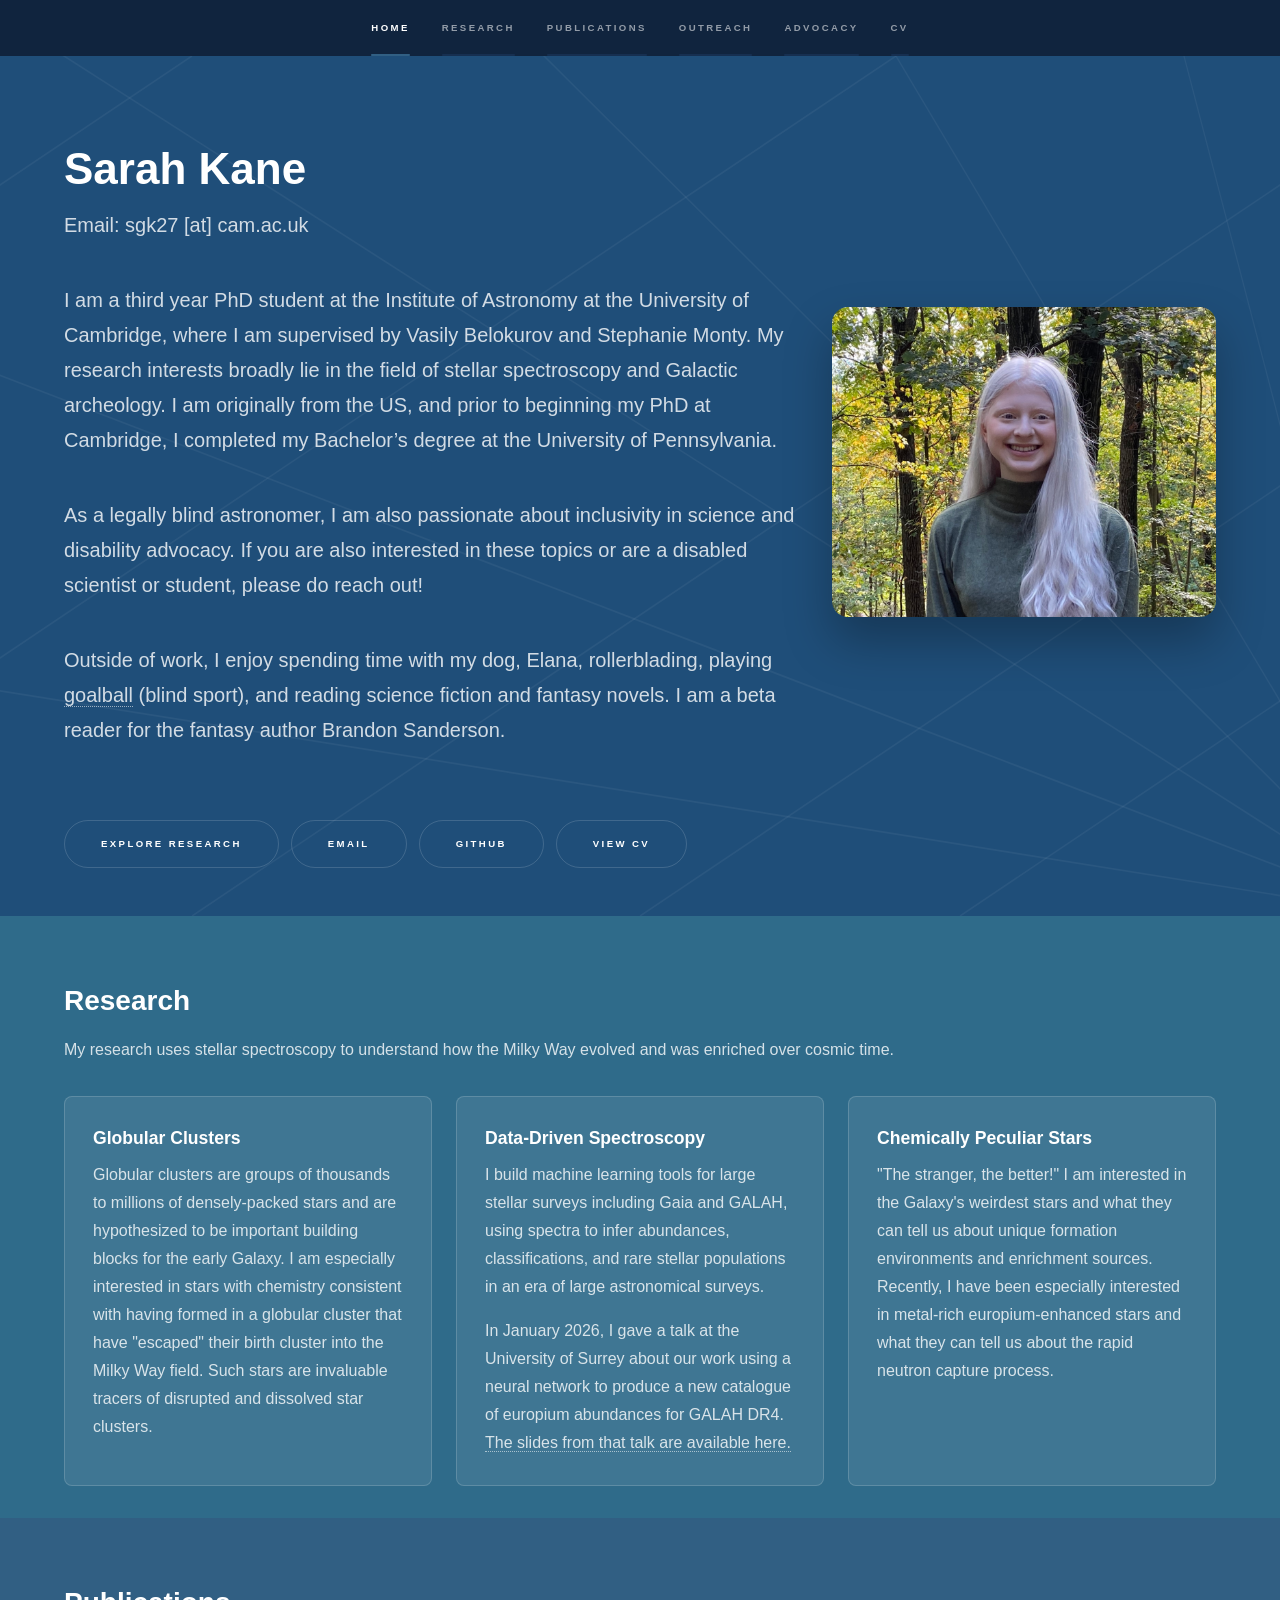
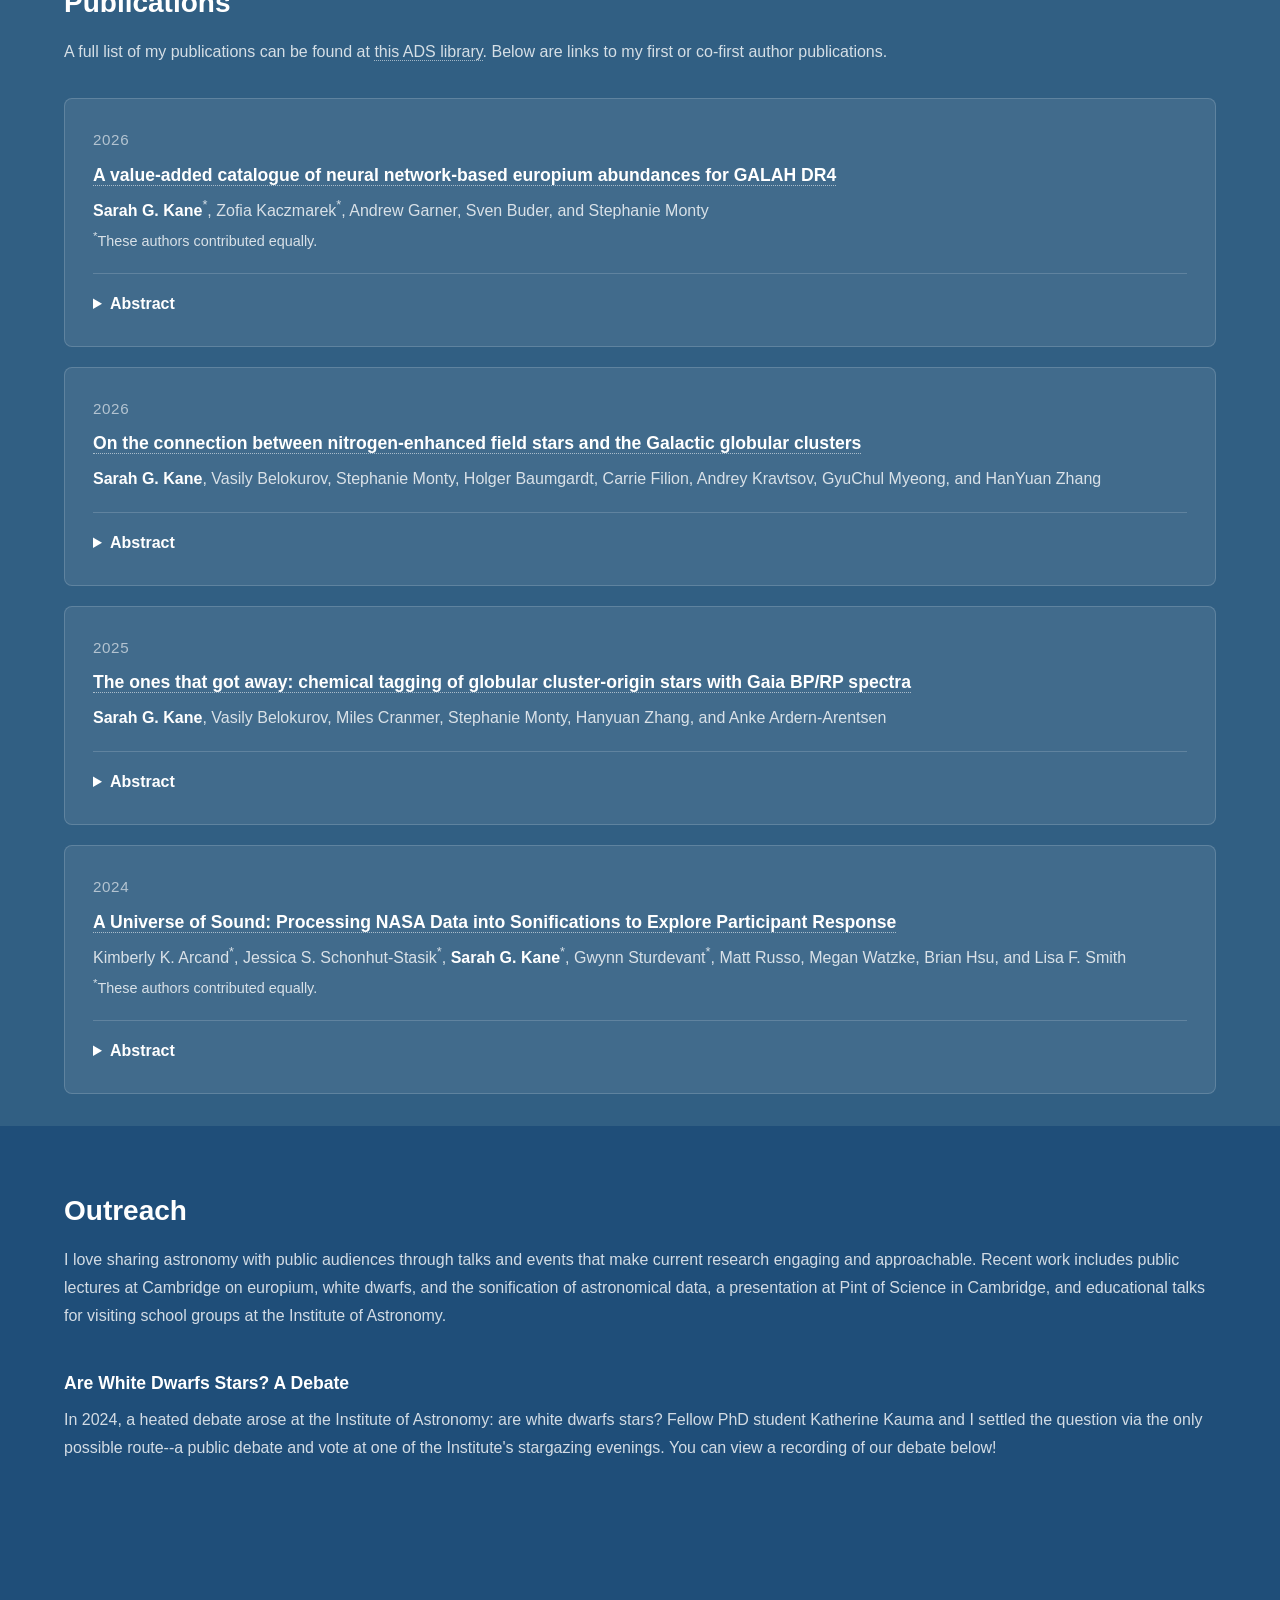
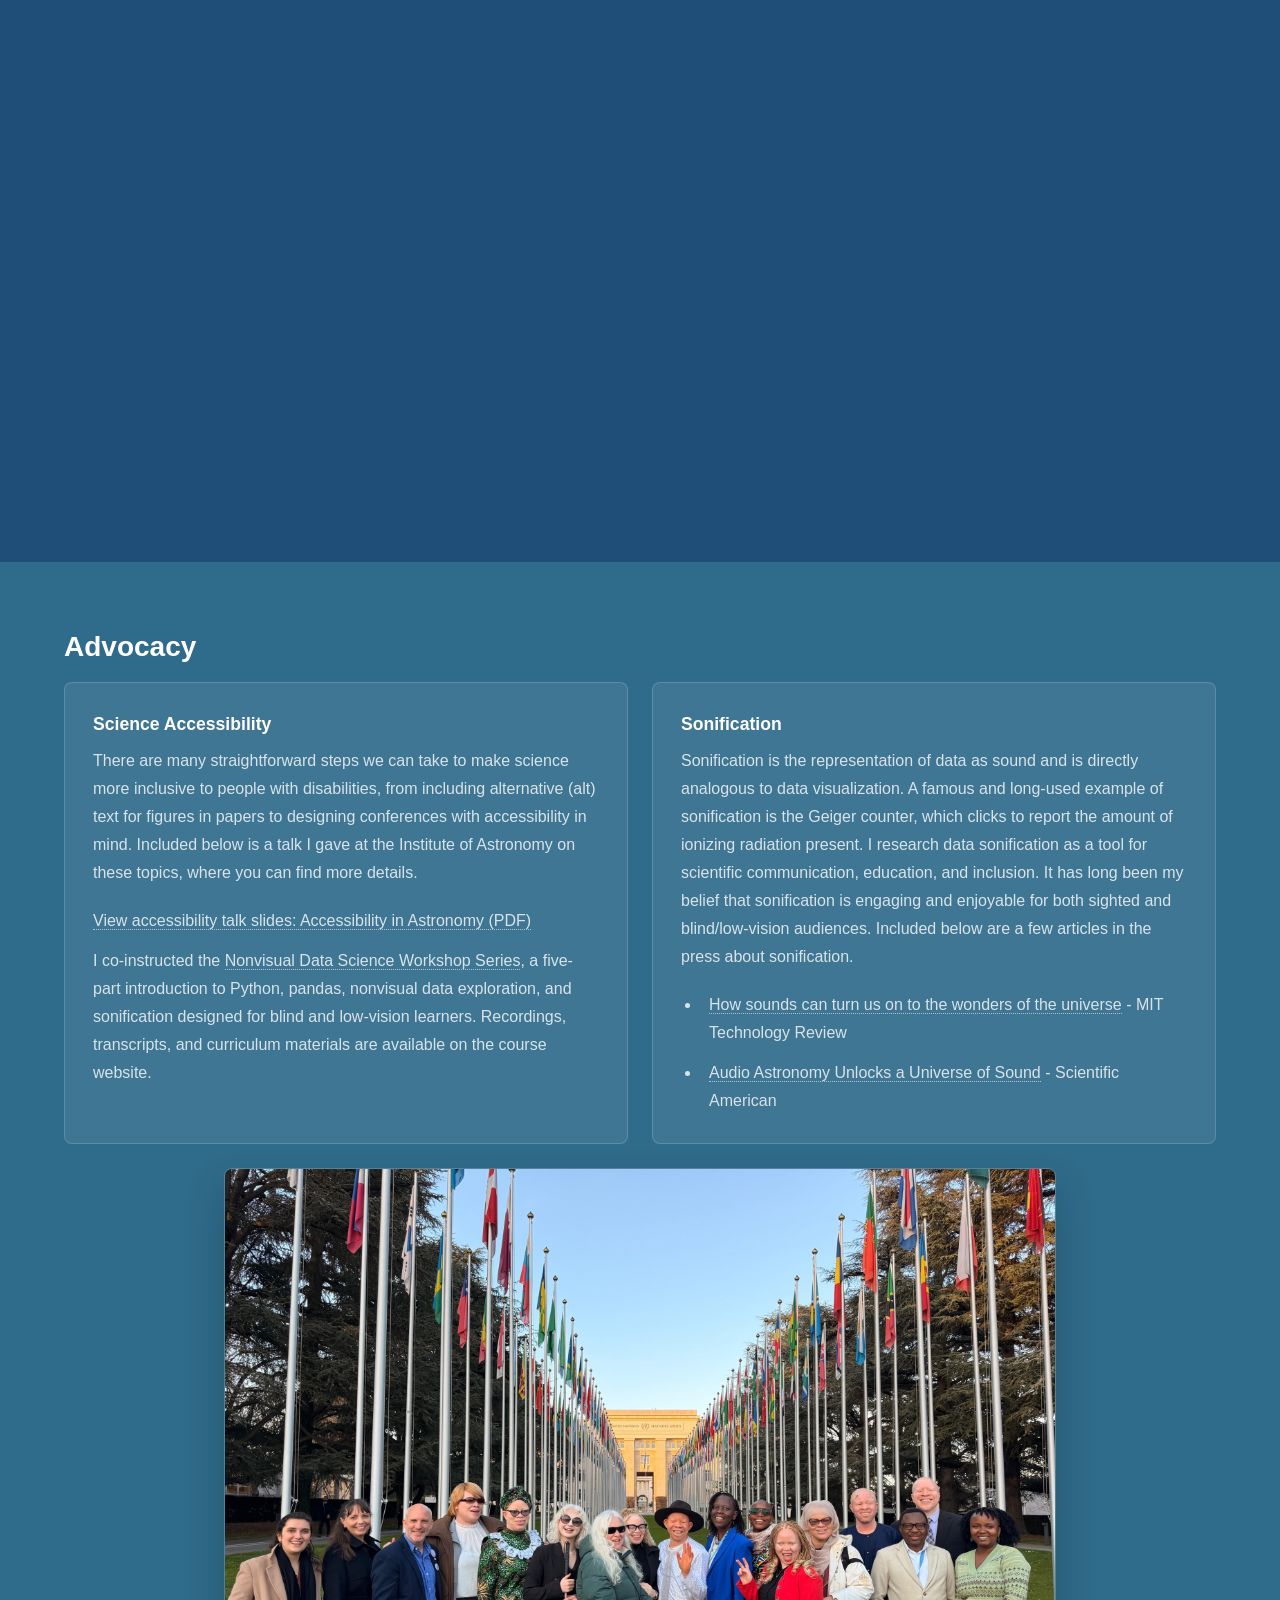
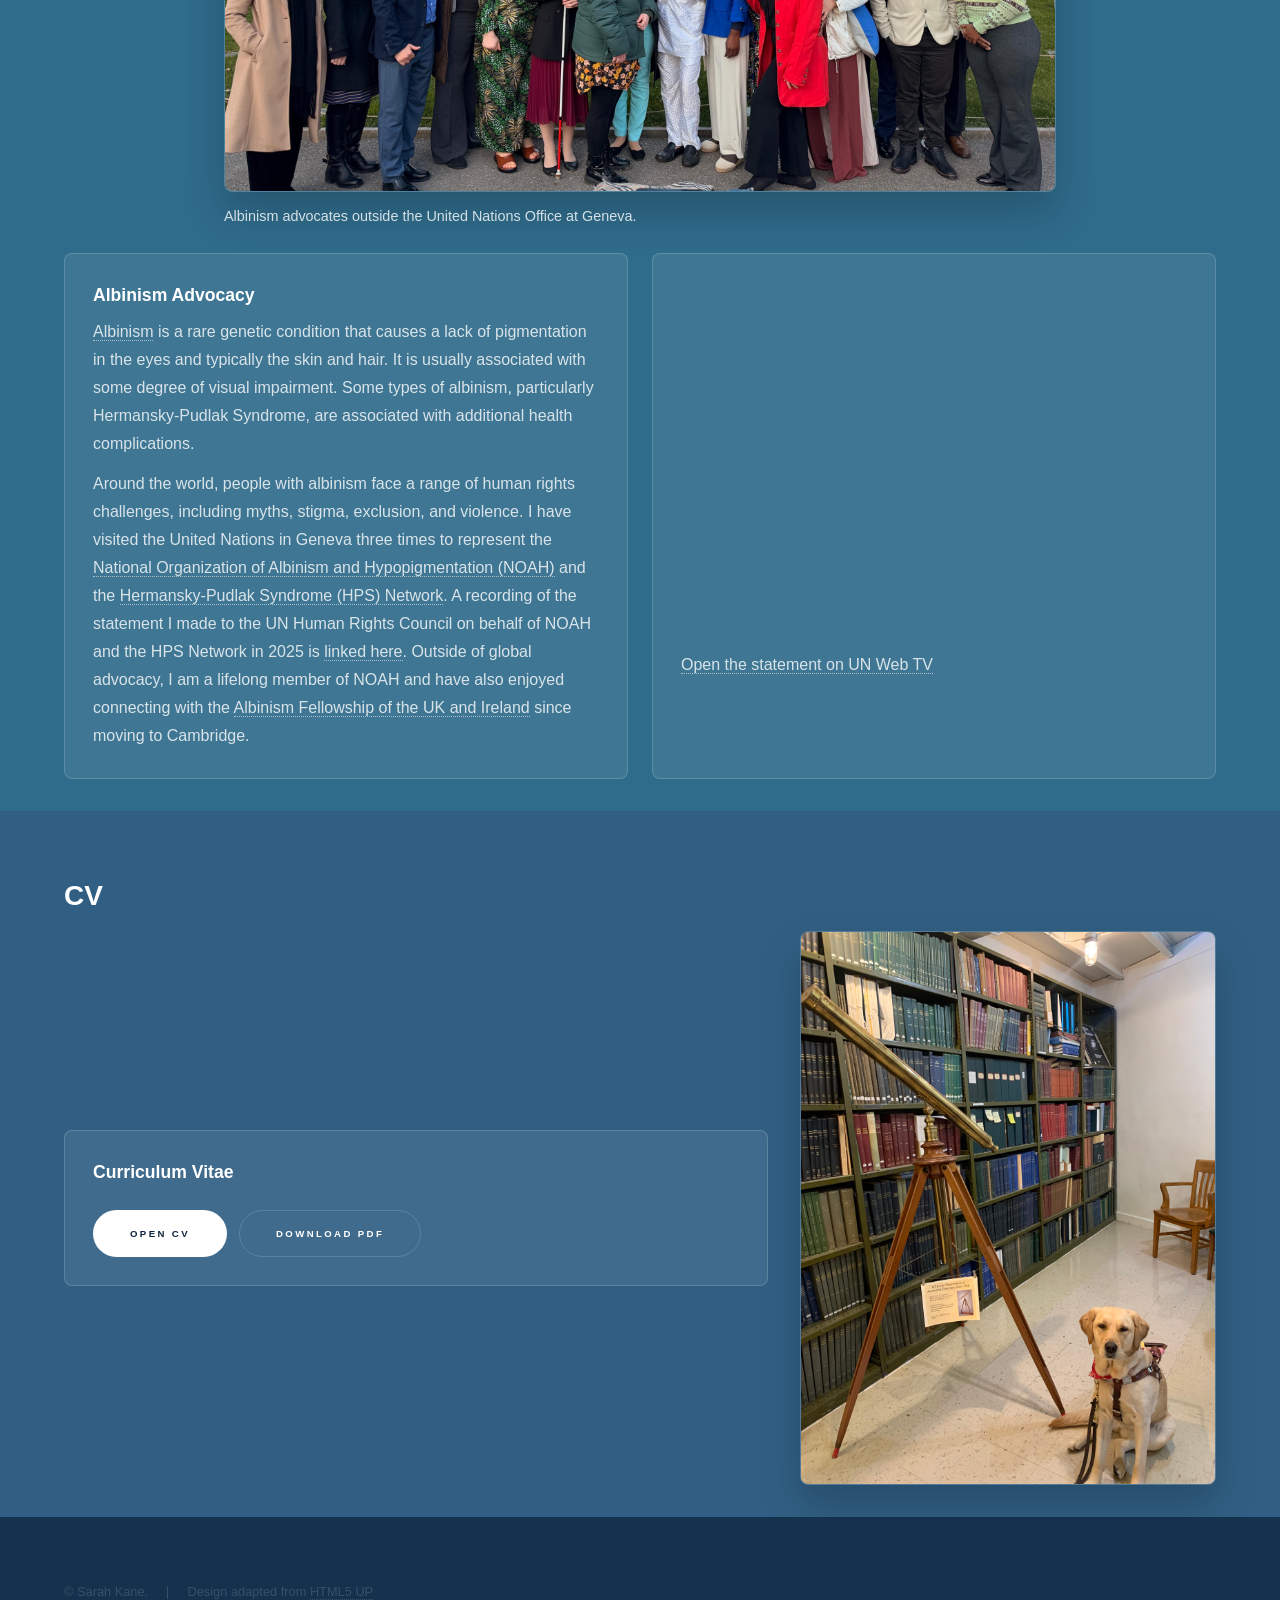
==== index.html @ e438d0af "Update website text" ====
<!DOCTYPE HTML>
<!--
	Hyperspace by HTML5 UP
	html5up.net | @ajlkn
	Free for personal and commercial use under the CCA 3.0 license (html5up.net/license)
-->
<html lang="en">
	<head>
		<title>Sarah Kane | Astronomy</title>
		<meta charset="utf-8" />
		<meta name="viewport" content="width=device-width, initial-scale=1, user-scalable=no" />
		<meta
			name="description"
			content="Sarah Kane is an astronomer and PhD student at the University of Cambridge working in Galactic archaeology, data-driven spectroscopy, and chemically peculiar stars."
		/>
		<meta name="google-site-verification" content="aezcjzLsnXhryCTKEuqZZTERmELOLUvVEeWwFbGa6GM" />
		<meta name="robots" content="index, follow" />
		<link rel="canonical" href="https://sgkane.github.io/" />
		<meta property="og:type" content="profile" />
		<meta property="og:title" content="Sarah Kane | Astronomy" />
		<meta
			property="og:description"
			content="Astronomer and PhD student at the University of Cambridge researching Galactic archaeology, stellar spectroscopy, and chemically peculiar stars."
		/>
		<meta property="og:url" content="https://sgkane.github.io/" />
		<meta property="og:image" content="https://sgkane.github.io/images/sarah-headshot.jpeg" />
		<meta property="og:image:alt" content="Sarah Kane, a woman with albinism and long white-blond hair, wearing a dark green high-neck sweater outdoors in a wooded setting." />
		<meta name="twitter:card" content="summary" />
		<meta name="twitter:title" content="Sarah Kane | Astronomy" />
		<meta
			name="twitter:description"
			content="Astronomer and PhD student at the University of Cambridge researching Galactic archaeology and stellar spectroscopy."
		/>
		<meta name="twitter:image" content="https://sgkane.github.io/images/sarah-headshot.jpeg" />
		<script type="application/ld+json">
			{
				"@context": "https://schema.org",
				"@type": "Person",
				"name": "Sarah Kane",
				"url": "https://sgkane.github.io/",
				"image": "https://sgkane.github.io/images/sarah-headshot.jpeg",
				"jobTitle": "Astronomy PhD Student",
				"affiliation": [
					{
						"@type": "CollegeOrUniversity",
						"name": "University of Cambridge"
					},
					{
						"@type": "Organization",
						"name": "Institute of Astronomy, University of Cambridge"
					}
				],
				"alumniOf": {
					"@type": "CollegeOrUniversity",
					"name": "University of Pennsylvania"
				},
				"knowsAbout": [
					"Galactic archaeology",
					"Stellar spectroscopy",
					"Chemically peculiar stars",
					"Astronomical data sonification",
					"Science accessibility"
				],
				"sameAs": [
					"https://github.com/sgkane"
				]
			}
		</script>
		<link rel="stylesheet" href="assets/css/main.css" />
		<noscript><link rel="stylesheet" href="assets/css/noscript.css" /></noscript>
		<style>
			.hero-layout {
				align-items: center;
				display: grid;
				gap: 2rem;
				grid-template-columns: minmax(0, 1.5fr) minmax(16rem, 24rem);
			}

			.hero-copy {
				max-width: 48rem;
			}

			.hero-copy p {
				font-size: 1.1rem;
			}

			.hero-copy .hero-email {
				margin-top: -1rem;
			}

			.hero-photo {
				margin: 0;
			}

			.hero-photo img {
				border-radius: 1rem;
				box-shadow: 0 1.5rem 3rem rgba(0, 0, 0, 0.28);
				display: block;
				width: 100%;
			}

			.quick-links {
				display: flex;
				flex-wrap: wrap;
				gap: 0.75rem;
				margin-top: 2rem;
			}

			.topic-grid {
				display: grid;
				gap: 1.5rem;
				grid-template-columns: repeat(auto-fit, minmax(15rem, 1fr));
			}

			.topic-card,
			.publication-item,
			.advocacy-card,
			.cv-card {
				background: rgba(255, 255, 255, 0.08);
				border: 1px solid rgba(255, 255, 255, 0.16);
				border-radius: 0.5rem;
				padding: 1.75rem;
			}

			.topic-card h3,
			.publication-item h3,
			.advocacy-card h3,
			.cv-card h3 {
				margin-bottom: 0.6rem;
			}

			.topic-card p,
			.publication-item p,
			.advocacy-card p,
			.cv-card p {
				margin-bottom: 0;
			}

			.topic-card .resource-link {
				margin-top: 1rem;
			}

			.publication-list {
				display: grid;
				gap: 1.25rem;
			}

			.publication-meta {
				display: block;
				font-size: 0.95rem;
				letter-spacing: 0.04em;
				margin-bottom: 0.5rem;
				opacity: 0.75;
				text-transform: uppercase;
			}

			.publication-authors {
				line-height: 1.6;
			}

			.author-note {
				display: block;
				font-size: 0.9rem;
				margin-top: 0.4rem;
			}

			.publication-abstract {
				border-top: 1px solid rgba(255, 255, 255, 0.16);
				margin-top: 1.25rem;
				padding-top: 1rem;
			}

			.publication-abstract summary {
				color: #ffffff;
				cursor: pointer;
				font-weight: bold;
			}

			.publication-abstract[open] summary {
				margin-bottom: 0.75rem;
			}

			.publication-abstract summary:focus-visible {
				outline: 2px solid #ffffff;
				outline-offset: 0.35rem;
			}

			.advocacy-topics {
				display: grid;
				gap: 1.5rem;
				grid-template-columns: repeat(auto-fit, minmax(18rem, 1fr));
			}

			.albinism-layout {
				display: grid;
				gap: 1.5rem;
				grid-template-columns: repeat(2, minmax(0, 1fr));
			}

			.statement-video-card {
				display: flex;
				flex-direction: column;
				justify-content: center;
			}

			.advocacy-card ul {
				margin: 0;
				padding-left: 1.25rem;
			}

			.advocacy-card p + ul {
				margin-top: 1.25rem;
			}

			.advocacy-card p + p {
				margin-top: 0.75rem;
			}

			.advocacy-card .resource-link {
				margin-top: 1.25rem;
			}

			.advocacy-card .resource-link + p {
				margin-top: 0.75rem;
			}

			.advocacy-card .video-fallback {
				margin-top: 0.75rem;
			}

			.advocacy-card li {
				margin-bottom: 0.75rem;
			}

			.advocacy-card li:last-child {
				margin-bottom: 0;
			}

			.outreach-video {
				margin-top: 2.5rem;
			}

			.outreach-video h3 {
				margin-bottom: 0.6rem;
			}

			.outreach-video p {
				margin-bottom: 1.25rem;
			}

			.video-frame {
				aspect-ratio: 16 / 9;
				border-radius: 0.35rem;
				overflow: hidden;
			}

			.video-frame iframe {
				border: 0;
				display: block;
				height: 100%;
				width: 100%;
			}

			.advocacy-photo {
				margin: 1.5rem auto;
				max-width: 52rem;
			}

			.advocacy-photo img {
				border: 1px solid rgba(255, 255, 255, 0.16);
				border-radius: 0.5rem;
				box-shadow: 0 1.25rem 2.5rem rgba(0, 0, 0, 0.2);
				display: block;
				width: 100%;
			}

			.advocacy-photo figcaption {
				font-size: 0.9rem;
				margin-top: 0.75rem;
			}

			.cv-actions {
				display: flex;
				flex-wrap: wrap;
				gap: 0.75rem;
				margin-top: 1.5rem;
			}

			.cv-layout {
				align-items: center;
				display: grid;
				gap: 2rem;
				grid-template-columns: minmax(0, 1fr) minmax(14rem, 26rem);
			}

			.site-ending-photo {
				margin: 0;
				max-width: 26rem;
			}

			.site-ending-photo img {
				border: 1px solid rgba(255, 255, 255, 0.16);
				border-radius: 0.5rem;
				box-shadow: 0 1.25rem 2.5rem rgba(0, 0, 0, 0.2);
				display: block;
				width: 100%;
			}

			@media screen and (max-width: 980px) {

				.hero-layout {
					grid-template-columns: 1fr;
				}

				.hero-photo {
					margin: 0 auto;
					max-width: 22rem;
				}

				.cv-layout {
					grid-template-columns: 1fr;
				}

				.albinism-layout {
					grid-template-columns: 1fr;
				}

				.site-ending-photo {
					margin: 0 auto;
				}
			}
		</style>
	</head>
	<body class="is-preload">

		<!-- Sidebar -->
			<section id="sidebar">
				<div class="inner">
					<nav>
						<ul>
							<li><a href="#intro">Home</a></li>
							<li><a href="#research">Research</a></li>
							<li><a href="#publications">Publications</a></li>
							<li><a href="#outreach">Outreach</a></li>
							<li><a href="#advocacy">Advocacy</a></li>
							<li><a href="#cv">CV</a></li>
						</ul>
					</nav>
				</div>
			</section>

		<!-- Wrapper -->
			<div id="wrapper">

				<!-- Intro -->
					<section id="intro" class="wrapper style1 fullscreen fade-up">
						<div class="inner">
							<div class="hero-layout">
								<div class="hero-copy">
									<h1>Sarah Kane</h1>
									<p class="hero-email">Email: sgk27 [at] cam.ac.uk</p>
									<p>
										I am a third year PhD student at the Institute of Astronomy at the University
										of Cambridge, where I am supervised by Vasily Belokurov and Stephanie Monty.
										My research interests broadly lie in the field of stellar spectroscopy and
										Galactic archeology. I am originally from the US, and prior to beginning my
										PhD at Cambridge, I completed my Bachelor&rsquo;s degree at the University of
										Pennsylvania.
									</p>
									<p>
										As a legally blind astronomer, I am also passionate about inclusivity in science
										and disability advocacy. If you are also interested in these topics or are a
										disabled scientist or student, please do reach out!
									</p>
									<p>
										Outside of work, I enjoy spending time with my dog, Elana, rollerblading,
										playing <a href="https://paralympics.org.uk/sports/goalball" target="_blank" rel="noreferrer">goalball</a>
										(blind sport), and reading science fiction and fantasy novels. I am a beta reader for the fantasy author Brandon Sanderson.
									</p>
								</div>
								<figure class="hero-photo">
									<img
										src="images/sarah-headshot.jpeg"
										alt="Sarah Kane, a woman with albinism and long white-blond hair, wearing a dark green high-neck sweater outdoors in a wooded setting."
									/>
								</figure>
							</div>
							<div class="quick-links">
								<a href="#research" class="button scrolly">Explore Research</a>
								<a href="mailto:sgk27@cam.ac.uk" class="button">Email</a>
								<a href="https://github.com/sgkane" class="button">GitHub</a>
								<a href="assets/docs/Sarah_Kane_CV.pdf?v=20260916" class="button" target="_blank" rel="noreferrer">View CV</a>
							</div>
						</div>
					</section>

				<!-- Research -->
					<section id="research" class="wrapper style2 fade-up">
						<div class="inner">
							<h2>Research</h2>
							<p>
								My research uses stellar spectroscopy to understand how the
								Milky Way evolved and was enriched over cosmic time.
							</p>
							<div class="topic-grid">
								<article class="topic-card">
									<h3>Globular Clusters</h3>
									<p>
										Globular clusters are groups of thousands to millions of densely-packed
										stars and are hypothesized to be important building blocks for the early
										Galaxy.
										I am especially interested in stars with chemistry consistent with having
										formed in a globular cluster that have "escaped" their birth cluster into
										the Milky Way field. Such stars are invaluable tracers of disrupted and
										dissolved star clusters.
									</p>
								</article>
								<article class="topic-card">
									<h3>Data-Driven Spectroscopy</h3>
									<p>
										I build machine learning tools for large stellar surveys including Gaia and
										GALAH, using spectra to infer abundances, classifications, and rare stellar
										populations in an era of large astronomical surveys.
									</p>
									<p class="resource-link">
										In January 2026, I gave a talk at the University of Surrey about our work using
										a neural network to produce a new catalogue of europium abundances for GALAH DR4.
										<a href="assets/docs/Surrey-January-2026-Europium-GALAH-DR4.pptx" download>The slides from that talk are available here.</a>
									</p>
								</article>
								<article class="topic-card">
									<h3>Chemically Peculiar Stars</h3>
									<p>
										"The stranger, the better!" I am interested in the Galaxy's weirdest stars
										and what they can tell us about unique formation environments and enrichment
										sources. Recently, I have been especially interested in metal-rich europium-enhanced
										stars and what they can tell us about the rapid neutron capture process.
									</p>
								</article>
							</div>
						</div>
					</section>

				<!-- Publications -->
					<section id="publications" class="wrapper style3 fade-up">
						<div class="inner">
							<h2>Publications</h2>
							<p>
								A full list of my publications can be found at
								<a href="https://ui.adsabs.harvard.edu/public-libraries/vDaQBChaS9a7_61pkgNbdQ" target="_blank" rel="noreferrer">this ADS library</a>.
								Below are links to my first or co-first author publications.
							</p>
							<div class="publication-list">
								<article class="publication-item">
									<span class="publication-meta">2026</span>
									<h3><a href="https://arxiv.org/abs/2512.02125">A value-added catalogue of neural network-based europium abundances for GALAH DR4</a></h3>
									<p class="publication-authors">
										<strong>Sarah G. Kane</strong><sup>*</sup>, Zofia Kaczmarek<sup>*</sup>,
										Andrew Garner, Sven Buder, and Stephanie Monty
										<span class="author-note"><sup>*</sup>These authors contributed equally.</span>
									</p>
									<details class="publication-abstract">
										<summary>Abstract</summary>
										<p>
											The rapid neutron-capture (<i>r</i>-process) element europium (Eu) is a valuable tracer
											of neutron star mergers and other rare nucleosynthetic events. The stellar spectroscopic
											survey GALAH's unique wavelength range and setup include the Eu absorption feature at
											&sim;6645 &Aring; for almost a million stars in the most recent Data Release 4 (DR4).
											However, DR4 also saw a decreased precision in reported Eu measurements compared to
											previous data releases. In this work, we use a convolutional neural network (CNN) to
											perform label transfer, wherein we use the GALAH DR4 spectra and stellar parameters to
											infer DR3 [Eu/H] abundances. This CNN is then applied to DR4 spectra without corresponding
											DR3 Eu abundances to develop a new, publicly available catalogue of [Eu/H] values for high
											signal-to-noise targets. We include [Eu/H] predictions for 118,946 stars, out of which
											54,068 giants constitute our "golden sample" of high-confidence predictions, which pass
											stricter quality cuts and have a reported precision &lesssim;0.1. To overcome the scarcity
											of training data in the low metallicity regime, we provide an additional catalogue of
											[Eu/H] abundances for metal poor ([Fe/H] &lt; -1) stars derived from synthesis of the Eu
											feature. Our "golden sample" can be combined with [Eu/H] values from GALAH DR3 to create a
											catalogue of over 100,000 vetted, high-quality abundances on a homogeneous scale. Moreover,
											we are able to reproduce known science results, including the elevated Eu abundances of
											accreted stars and previously observed Galactic chemical evolution trends. This catalogue
											represents one of the largest available samples of [Eu/H] abundances for high
											signal-to-noise targets.
										</p>
									</details>
								</article>
								<article class="publication-item">
									<span class="publication-meta">2026</span>
									<h3><a href="https://arxiv.org/abs/2509.04659">On the connection between nitrogen-enhanced field stars and the Galactic globular clusters</a></h3>
									<p class="publication-authors">
										<strong>Sarah G. Kane</strong>, Vasily Belokurov, Stephanie Monty,
										Holger Baumgardt, Carrie Filion, Andrey Kravtsov, GyuChul Myeong,
										and HanYuan Zhang
									</p>
									<details class="publication-abstract">
										<summary>Abstract</summary>
										<p>
											As sites of some of the most efficient star formation in the Universe, globular clusters
											(GCs) have long been hypothesized to be the building blocks of young galaxies. Within the
											Milky Way, our best tracers of the contribution of GCs to the proto-Galaxy are stars with
											such anomalous overabundance in nitrogen and depletion in oxygen ("high-[N/O] stars") that
											they can be identified as having originated in a cluster long after they have escaped. We
											identify associations between these high-[N/O] field stars and GCs using integrals of
											motion and metallicities and compare to chemically typical halo stars to quantify any
											excess association, enabling a population-level exploration of the formation sites of the
											nitrogen-enhanced stars in the field. Relative to the halo as a whole, high-[N/O] stars show
											stronger associations with the most initially massive, inner Galaxy GCs, suggesting that
											many nitrogen-rich stars formed in these environments. However, when compared to a sample
											matched in orbital energy, the excess largely disappears: high-[N/O] stars are, on average,
											no more associated with surviving GCs than energy-matched halo stars, despite their [N/O]
											abundances indicating GC origins, consistent with a scenario in which a substantial
											fraction of low-energy inner-halo stars originate in GCs, so an energy-matched control
											dilutes any differential excess. We argue that associations between high-[N/O] stars and
											their parent GCs are further weakened because dynamical friction and the Galactic bar have
											altered integrals of motion, limiting the reliability of precise present-day associations
											and, especially, individual star-to-cluster tagging.
										</p>
									</details>
								</article>
								<article class="publication-item">
									<span class="publication-meta">2025</span>
									<h3><a href="https://arxiv.org/abs/2409.00197">The ones that got away: chemical tagging of globular cluster-origin stars with Gaia BP/RP spectra</a></h3>
									<p class="publication-authors">
										<strong>Sarah G. Kane</strong>, Vasily Belokurov, Miles Cranmer,
										Stephanie Monty, Hanyuan Zhang, and Anke Ardern-Arentsen
									</p>
									<details class="publication-abstract">
										<summary>Abstract</summary>
										<p>
											Globular clusters (GCs) are sites of extremely efficient star formation, and recent
											studies suggest they significantly contributed to the early Milky Way's stellar mass
											build-up. Although their role has since diminished, GCs' impact on the Galaxy's initial
											evolution can be traced today by identifying their most chemically unique
											stars&mdash;those with anomalous nitrogen and aluminum overabundances and oxygen depletion.
											While they are a perfect tracer of clusters, be it intact or fully dissolved, these
											high-[N/O], high-[Al/Fe] GC-origin stars are extremely rare within the current Galaxy. To
											address the scarcity of these unusual, precious former GC members, we train a neural
											network (NN) to identify high-[N/O], high-[Al/Fe] stars using low-resolution Gaia BP/RP
											spectra. Our NN achieves a classification accuracy of approximately &asymp;99% and a false
											positive rate of around &asymp;7%, identifying 878 new candidates in the Galactic field.
											We validate our results with several physically-motivated sanity checks, showing, for
											example, that the incidence of selected stars in Galactic GCs is significantly higher than
											in the field. Moreover, we find that most of our GC-origin candidates reside in the inner
											Galaxy, having likely formed in the proto-Milky Way, consistent with previous research. The
											fraction of GC candidates in the field drops at a metallicity of [Fe/H] &asymp; -1,
											approximately coinciding with the completion of spin-up, i.e. the formation of the Galactic
											stellar disk.
										</p>
									</details>
								</article>
								<article class="publication-item">
									<span class="publication-meta">2024</span>
									<h3><a href="https://arxiv.org/abs/2403.18082">A Universe of Sound: Processing NASA Data into Sonifications to Explore Participant Response</a></h3>
									<p class="publication-authors">
										Kimberly K. Arcand<sup>*</sup>, Jessica S. Schonhut-Stasik<sup>*</sup>,
										<strong>Sarah G. Kane</strong><sup>*</sup>, Gwynn Sturdevant<sup>*</sup>,
										Matt Russo, Megan Watzke, Brian Hsu, and Lisa F. Smith
										<span class="author-note"><sup>*</sup>These authors contributed equally.</span>
									</p>
									<details class="publication-abstract">
										<summary>Abstract</summary>
										<p>
											Historically, astronomy has prioritized visuals to present information, with scientists
											and communicators overlooking the critical need to communicate astrophysics with blind or
											low-vision audiences and provide novel channels for sighted audiences to process scientific
											information. This study sonified NASA data of three astronomical objects presented as aural
											visualizations, then surveyed blind or low-vision and sighted individuals to elicit feedback
											on the experience of these pieces as it relates to enjoyment, education, and trust of the
											scientific data. Data analyses from 3,184 sighted or blind or low-vision survey participants
											yielded significant self-reported learning gains and positive experiential responses.
											Results showed that astrophysical data engaging multiple senses could establish additional
											avenues of trust, increase access, and promote awareness of accessibility in sighted and
											blind or low-vision communities.
										</p>
									</details>
								</article>
							</div>
						</div>
					</section>

				<!-- Outreach -->
					<section id="outreach" class="wrapper style1 fade-up">
						<div class="inner">
							<h2>Outreach</h2>
							<p>
								I love sharing astronomy with public audiences through talks and events that make current
								research engaging and approachable. Recent work includes public lectures at Cambridge
								on europium, white dwarfs, and the sonification of astronomical data, a presentation
								at Pint of Science in Cambridge, and educational talks for visiting school groups at
								the Institute of Astronomy.
							</p>
							<section class="outreach-video">
								<h3>Are White Dwarfs Stars? A Debate</h3>
								<p>
									In 2024, a heated debate arose at the Institute of Astronomy: are white dwarfs stars?
									Fellow PhD student Katherine Kauma and I settled the question via the only possible route--a
									public debate and vote at one of the Institute's stargazing evenings. You can view a recording
									of our debate below!
								</p>
								<div class="video-frame">
									<iframe
										src="https://www.youtube-nocookie.com/embed/LxxapSS4y5E"
										title="White dwarfs outreach talk by Sarah Kane and Katherine Kauma"
										loading="lazy"
										allow="accelerometer; autoplay; clipboard-write; encrypted-media; gyroscope; picture-in-picture; web-share"
										referrerpolicy="strict-origin-when-cross-origin"
										allowfullscreen
									></iframe>
								</div>
							</section>
						</div>
					</section>

				<!-- Advocacy -->
					<section id="advocacy" class="wrapper style2 fade-up">
						<div class="inner">
							<h2>Advocacy</h2>
							<div class="advocacy-topics">
								<div class="advocacy-card">
									<h3>Science Accessibility</h3>
									<p>
										There are many straightforward steps we can take to make science more inclusive to people
										with disabilities, from including alternative (alt) text for figures in papers to designing
										conferences with accessibility in mind. Included below is a talk I gave at the Institute of
										Astronomy on these topics, where you can find more details.
									</p>
									<p class="resource-link">
										<a href="assets/docs/Accessibility-in-Astronomy.pdf" target="_blank" rel="noreferrer">
											View accessibility talk slides: Accessibility in Astronomy (PDF)
										</a>
									</p>
									<p>
										I co-instructed the
										<a href="https://iota-school.github.io/nonvisual_data_science_workshops/" target="_blank" rel="noreferrer">Nonvisual Data Science Workshop Series</a>,
										a five-part introduction to Python, pandas, nonvisual data exploration,
										and sonification designed for blind and low-vision learners. Recordings,
										transcripts, and curriculum materials are available on the course website.
									</p>
								</div>
								<div class="advocacy-card">
									<h3>Sonification</h3>
									<p>
										Sonification is the representation of data as sound and is directly
										analogous to data visualization. A famous and long-used example of
										sonification is the Geiger counter, which clicks to report the amount of
										ionizing radiation present.
										I research data sonification as a tool for scientific communication,
										education, and inclusion. It has long been my belief that sonification is
										engaging and enjoyable for both sighted and blind/low-vision audiences.
										Included below are a few articles in the press about sonification.
									</p>
									<ul>
										<li>
											<a href="https://www.technologyreview.com/2023/06/19/1074049/universe-sonification/" target="_blank" rel="noreferrer">How sounds can turn us on to the wonders of the universe</a>
											- MIT Technology Review
										</li>
										<li>
											<a href="https://www.scientificamerican.com/article/audio-astronomy-unlocks-a-universe-of-sound/" target="_blank" rel="noreferrer">Audio Astronomy Unlocks a Universe of Sound</a>
											- Scientific American
										</li>
									</ul>
								</div>
							</div>
							<figure class="advocacy-photo">
								<img
									src="images/albinism-advocates-un-geneva.jpeg"
									alt="Sarah Kane with fellow albinism advocates on the Avenue of Flags outside the United Nations Office at Geneva. There are about 20 people present, including Muluka Anne Miti-Drummond, the UN independent expert on albinism, and Antoine Gliksohn from the Global Albinism Alliance."
								/>
								<figcaption>Albinism advocates outside the United Nations Office at Geneva.</figcaption>
							</figure>
							<div class="albinism-layout">
								<div class="advocacy-card">
									<h3>Albinism Advocacy</h3>
									<p>
										<a href="https://albinism.org/about-albinism/" target="_blank" rel="noreferrer">Albinism</a>
										is a rare genetic condition that causes a lack of pigmentation in the eyes and typically
										the skin and hair. It is usually associated with some degree of visual impairment. Some types of albinism,
										particularly Hermansky-Pudlak Syndrome, are associated with additional health complications.
									</p>
									<p>
										Around the world, people with albinism face a range of human rights challenges, including myths, stigma, exclusion, and violence.
										I have visited the United Nations in Geneva three times to represent the
										<a href="https://albinism.org" target="_blank" rel="noreferrer">National Organization of Albinism and Hypopigmentation (NOAH)</a>
										and the <a href="https://www.hpsnetwork.org" target="_blank" rel="noreferrer">Hermansky-Pudlak Syndrome (HPS) Network</a>.
										A recording of the statement I made to the UN Human Rights Council on behalf of NOAH and
										the HPS Network in 2025 is
										<a href="https://webtv.un.org/en/asset/k1a/k1aib5oyyg?kalturaStartTime=9185" target="_blank" rel="noreferrer">linked here</a>.
										Outside of global advocacy, I am a lifelong member
										of NOAH and have also enjoyed connecting with the
										<a href="https://www.albinism.org.uk" target="_blank" rel="noreferrer">Albinism Fellowship of the UK and Ireland</a>
										since moving to Cambridge.
									</p>
								</div>
								<div class="advocacy-card statement-video-card">
									<div class="video-frame">
										<iframe
											src="https://cdnapisec.kaltura.com/p/2503451/embedPlaykitJs/uiconf_id/49754663?iframeembed=true&amp;entry_id=1_aib5oyyg&amp;config%5Bplayback%5D=%7B%22startTime%22%3A9185%7D"
											title="Sarah Kane's statement to the United Nations Human Rights Council"
											loading="lazy"
											allow="accelerometer; autoplay; encrypted-media; gyroscope; picture-in-picture; fullscreen"
											referrerpolicy="strict-origin-when-cross-origin"
											allowfullscreen
										></iframe>
									</div>
									<p class="video-fallback">
										<a href="https://webtv.un.org/en/asset/k1a/k1aib5oyyg?kalturaStartTime=9185" target="_blank" rel="noreferrer">
											Open the statement on UN Web TV
										</a>
									</p>
								</div>
							</div>
						</div>
					</section>

				<!-- CV -->
					<section id="cv" class="wrapper style3 fade-up">
						<div class="inner">
							<h2>CV</h2>
							<div class="cv-layout">
								<div class="cv-card">
									<h3>Curriculum Vitae</h3>
									<div class="cv-actions">
										<a href="assets/docs/Sarah_Kane_CV.pdf?v=20260916" class="button primary" target="_blank" rel="noreferrer">Open CV</a>
										<a href="assets/docs/Sarah_Kane_CV.pdf?v=20260916" class="button" download>Download PDF</a>
									</div>
								</div>
								<figure class="site-ending-photo">
									<img
										src="images/guide-dog-historical-telescope.jpeg"
										alt="A yellow Labrador and golden retriever cross guide dog sitting next to a historical telescope. The dog wears a leather guide dog harness. In the background are shelves of books."
									/>
								</figure>
							</div>
						</div>
					</section>

			</div>

		<!-- Footer -->
			<footer id="footer" class="wrapper style1-alt">
				<div class="inner">
					<ul class="menu">
						<li>&copy; Sarah Kane.</li><li>Design adapted from <a href="http://html5up.net">HTML5 UP</a></li>
					</ul>
				</div>
			</footer>

		<!-- Scripts -->
			<script src="assets/js/jquery.min.js"></script>
			<script src="assets/js/jquery.scrollex.min.js"></script>
			<script src="assets/js/jquery.scrolly.min.js"></script>
			<script src="assets/js/browser.min.js"></script>
			<script src="assets/js/breakpoints.min.js"></script>
			<script src="assets/js/util.js"></script>
			<script src="assets/js/main.js"></script>

	</body>
</html>
---- assets/css/main.css ----
@import url(fontawesome-all.min.css);

/*
	Hyperspace by HTML5 UP
	html5up.net | @ajlkn
	Free for personal and commercial use under the CCA 3.0 license (html5up.net/license)
*/

html, body, div, span, applet, object,
iframe, h1, h2, h3, h4, h5, h6, p, blockquote,
pre, a, abbr, acronym, address, big, cite,
code, del, dfn, em, img, ins, kbd, q, s, samp,
small, strike, strong, sub, sup, tt, var, b,
u, i, center, dl, dt, dd, ol, ul, li, fieldset,
form, label, legend, table, caption, tbody,
tfoot, thead, tr, th, td, article, aside,
canvas, details, embed, figure, figcaption,
footer, header, hgroup, menu, nav, output, ruby,
section, summary, time, mark, audio, video {
	margin: 0;
	padding: 0;
	border: 0;
	font-size: 100%;
	font: inherit;
	vertical-align: baseline;}

article, aside, details, figcaption, figure,
footer, header, hgroup, menu, nav, section {
	display: block;}

body {
	line-height: 1;
}

ol, ul {
	list-style: none;
}

blockquote, q {
	quotes: none;
}

	blockquote:before, blockquote:after, q:before, q:after {
		content: '';
		content: none;
	}

table {
	border-collapse: collapse;
	border-spacing: 0;
}

body {
	-webkit-text-size-adjust: none;
}

mark {
	background-color: transparent;
	color: inherit;
}

input::-moz-focus-inner {
	border: 0;
	padding: 0;
}

input, select, textarea {
	-moz-appearance: none;
	-webkit-appearance: none;
	-ms-appearance: none;
	appearance: none;
}

/* Basic */

	@-ms-viewport {
		width: device-width;
	}

	body {
		-ms-overflow-style: scrollbar;
	}

	@media screen and (max-width: 480px) {

		html, body {
			min-width: 320px;
		}

	}

	html {
		box-sizing: border-box;
	}

	*, *:before, *:after {
		box-sizing: inherit;
	}

	body {
		background: #10243e;
	}

		body.is-preload *, body.is-preload *:before, body.is-preload *:after {
			-moz-animation: none !important;
			-webkit-animation: none !important;
			-ms-animation: none !important;
			animation: none !important;
			-moz-transition: none !important;
			-webkit-transition: none !important;
			-ms-transition: none !important;
			transition: none !important;
		}

/* Type */

	body, input, select, textarea {
		color: rgba(255, 255, 255, 0.8);
		font-family: Arial, Helvetica, sans-serif;
		font-size: 16.5pt;
		font-weight: normal;
		line-height: 1.75;
	}

		@media screen and (max-width: 1680px) {

			body, input, select, textarea {
				font-size: 13pt;
			}

		}

		@media screen and (max-width: 1280px) {

			body, input, select, textarea {
				font-size: 12pt;
			}

		}

		@media screen and (max-width: 360px) {

			body, input, select, textarea {
				font-size: 11pt;
			}

		}

	a {
		-moz-transition: color 0.2s ease, border-bottom-color 0.2s ease;
		-webkit-transition: color 0.2s ease, border-bottom-color 0.2s ease;
		-ms-transition: color 0.2s ease, border-bottom-color 0.2s ease;
		transition: color 0.2s ease, border-bottom-color 0.2s ease;
		border-bottom: dotted 1px rgba(255, 255, 255, 0.55);
		color: inherit;
		text-decoration: none;
	}

		a:hover {
			border-bottom-color: transparent;
			color: #ffffff;
		}

	strong, b {
		color: #ffffff;
		font-weight: bold;
	}

	em, i {
		font-style: italic;
	}

	p {
		margin: 0 0 2em 0;
	}

	h1, h2, h3, h4, h5, h6 {
		color: #ffffff;
		font-weight: bold;
		line-height: 1.5;
		margin: 0 0 0.5em 0;
	}

		h1 a, h2 a, h3 a, h4 a, h5 a, h6 a {
			color: inherit;
			text-decoration: none;
		}

	h1 {
		font-size: 2.75em;
	}

		h1.major {
			margin: 0 0 1.3em 0;
			position: relative;
			padding-bottom: 0.35em;
		}

			h1.major:after {
				background-image: -moz-linear-gradient(to right, #1f4e79, #315f83);
				background-image: -webkit-linear-gradient(to right, #1f4e79, #315f83);
				background-image: -ms-linear-gradient(to right, #1f4e79, #315f83);
				background-image: linear-gradient(to right, #1f4e79, #315f83);
				-moz-transition: max-width 0.2s ease;
				-webkit-transition: max-width 0.2s ease;
				-ms-transition: max-width 0.2s ease;
				transition: max-width 0.2s ease;
				border-radius: 0.2em;
				bottom: 0;
				content: '';
				height: 0.05em;
				position: absolute;
				right: 0;
				width: 100%;
			}

	h2 {
		font-size: 1.75em;
	}

	h3 {
		font-size: 1.1em;
	}

	h4 {
		font-size: 1em;
	}

	h5 {
		font-size: 0.8em;
	}

	h6 {
		font-size: 0.6em;
	}

	@media screen and (max-width: 736px) {

		h1 {
			font-size: 2em;
		}

		h2 {
			font-size: 1.25em;
		}

		h3 {
			font-size: 1em;
		}

		h4 {
			font-size: 0.8em;
		}

		h5 {
			font-size: 0.6em;
		}

		h6 {
			font-size: 0.6em;
		}

	}

	sub {
		font-size: 0.8em;
		position: relative;
		top: 0.5em;
	}

	sup {
		font-size: 0.8em;
		position: relative;
		top: -0.5em;
	}

	blockquote {
		border-left: solid 4px rgba(255, 255, 255, 0.15);
		font-style: italic;
		margin: 0 0 2em 0;
		padding: 0.5em 0 0.5em 2em;
	}

	code {
		background: rgba(255, 255, 255, 0.05);
		border-radius: 0.25em;
		border: solid 1px rgba(255, 255, 255, 0.15);
		font-family: "Courier New", monospace;
		font-size: 0.9em;
		margin: 0 0.25em;
		padding: 0.25em 0.65em;
	}

	pre {
		-webkit-overflow-scrolling: touch;
		font-family: "Courier New", monospace;
		font-size: 0.9em;
		margin: 0 0 2em 0;
	}

		pre code {
			display: block;
			line-height: 1.75em;
			padding: 1em 1.5em;
			overflow-x: auto;
		}

	hr {
		border: 0;
		border-bottom: solid 1px rgba(255, 255, 255, 0.15);
		margin: 2em 0;
	}

		hr.major {
			margin: 3em 0;
		}

	.align-left {
		text-align: left;
	}

	.align-center {
		text-align: center;
	}

	.align-right {
		text-align: right;
	}

/* Row */

	.row {
		display: flex;
		flex-wrap: wrap;
		box-sizing: border-box;
		align-items: stretch;
	}

		.row > * {
			box-sizing: border-box;
		}

		.row.gtr-uniform > * > :last-child {
			margin-bottom: 0;
		}

		.row.aln-left {
			justify-content: flex-start;
		}

		.row.aln-center {
			justify-content: center;
		}

		.row.aln-right {
			justify-content: flex-end;
		}

		.row.aln-top {
			align-items: flex-start;
		}

		.row.aln-middle {
			align-items: center;
		}

		.row.aln-bottom {
			align-items: flex-end;
		}

		.row > .imp {
			order: -1;
		}

		.row > .col-1 {
			width: 8.33333%;
		}

		.row > .off-1 {
			margin-left: 8.33333%;
		}

		.row > .col-2 {
			width: 16.66667%;
		}

		.row > .off-2 {
			margin-left: 16.66667%;
		}

		.row > .col-3 {
			width: 25%;
		}

		.row > .off-3 {
			margin-left: 25%;
		}

		.row > .col-4 {
			width: 33.33333%;
		}

		.row > .off-4 {
			margin-left: 33.33333%;
		}

		.row > .col-5 {
			width: 41.66667%;
		}

		.row > .off-5 {
			margin-left: 41.66667%;
		}

		.row > .col-6 {
			width: 50%;
		}

		.row > .off-6 {
			margin-left: 50%;
		}

		.row > .col-7 {
			width: 58.33333%;
		}

		.row > .off-7 {
			margin-left: 58.33333%;
		}

		.row > .col-8 {
			width: 66.66667%;
		}

		.row > .off-8 {
			margin-left: 66.66667%;
		}

		.row > .col-9 {
			width: 75%;
		}

		.row > .off-9 {
			margin-left: 75%;
		}

		.row > .col-10 {
			width: 83.33333%;
		}

		.row > .off-10 {
			margin-left: 83.33333%;
		}

		.row > .col-11 {
			width: 91.66667%;
		}

		.row > .off-11 {
			margin-left: 91.66667%;
		}

		.row > .col-12 {
			width: 100%;
		}

		.row > .off-12 {
			margin-left: 100%;
		}

		.row.gtr-0 {
			margin-top: 0;
			margin-left: 0em;
		}

			.row.gtr-0 > * {
				padding: 0 0 0 0em;
			}

			.row.gtr-0.gtr-uniform {
				margin-top: 0em;
			}

				.row.gtr-0.gtr-uniform > * {
					padding-top: 0em;
				}

		.row.gtr-25 {
			margin-top: 0;
			margin-left: -0.375em;
		}

			.row.gtr-25 > * {
				padding: 0 0 0 0.375em;
			}

			.row.gtr-25.gtr-uniform {
				margin-top: -0.375em;
			}

				.row.gtr-25.gtr-uniform > * {
					padding-top: 0.375em;
				}

		.row.gtr-50 {
			margin-top: 0;
			margin-left: -0.75em;
		}

			.row.gtr-50 > * {
				padding: 0 0 0 0.75em;
			}

			.row.gtr-50.gtr-uniform {
				margin-top: -0.75em;
			}

				.row.gtr-50.gtr-uniform > * {
					padding-top: 0.75em;
				}

		.row {
			margin-top: 0;
			margin-left: -1.5em;
		}

			.row > * {
				padding: 0 0 0 1.5em;
			}

			.row.gtr-uniform {
				margin-top: -1.5em;
			}

				.row.gtr-uniform > * {
					padding-top: 1.5em;
				}

		.row.gtr-150 {
			margin-top: 0;
			margin-left: -2.25em;
		}

			.row.gtr-150 > * {
				padding: 0 0 0 2.25em;
			}

			.row.gtr-150.gtr-uniform {
				margin-top: -2.25em;
			}

				.row.gtr-150.gtr-uniform > * {
					padding-top: 2.25em;
				}

		.row.gtr-200 {
			margin-top: 0;
			margin-left: -3em;
		}

			.row.gtr-200 > * {
				padding: 0 0 0 3em;
			}

			.row.gtr-200.gtr-uniform {
				margin-top: -3em;
			}

				.row.gtr-200.gtr-uniform > * {
					padding-top: 3em;
				}

		@media screen and (max-width: 1680px) {

			.row {
				display: flex;
				flex-wrap: wrap;
				box-sizing: border-box;
				align-items: stretch;
			}

				.row > * {
					box-sizing: border-box;
				}

				.row.gtr-uniform > * > :last-child {
					margin-bottom: 0;
				}

				.row.aln-left {
					justify-content: flex-start;
				}

				.row.aln-center {
					justify-content: center;
				}

				.row.aln-right {
					justify-content: flex-end;
				}

				.row.aln-top {
					align-items: flex-start;
				}

				.row.aln-middle {
					align-items: center;
				}

				.row.aln-bottom {
					align-items: flex-end;
				}

				.row > .imp-xlarge {
					order: -1;
				}

				.row > .col-1-xlarge {
					width: 8.33333%;
				}

				.row > .off-1-xlarge {
					margin-left: 8.33333%;
				}

				.row > .col-2-xlarge {
					width: 16.66667%;
				}

				.row > .off-2-xlarge {
					margin-left: 16.66667%;
				}

				.row > .col-3-xlarge {
					width: 25%;
				}

				.row > .off-3-xlarge {
					margin-left: 25%;
				}

				.row > .col-4-xlarge {
					width: 33.33333%;
				}

				.row > .off-4-xlarge {
					margin-left: 33.33333%;
				}

				.row > .col-5-xlarge {
					width: 41.66667%;
				}

				.row > .off-5-xlarge {
					margin-left: 41.66667%;
				}

				.row > .col-6-xlarge {
					width: 50%;
				}

				.row > .off-6-xlarge {
					margin-left: 50%;
				}

				.row > .col-7-xlarge {
					width: 58.33333%;
				}

				.row > .off-7-xlarge {
					margin-left: 58.33333%;
				}

				.row > .col-8-xlarge {
					width: 66.66667%;
				}

				.row > .off-8-xlarge {
					margin-left: 66.66667%;
				}

				.row > .col-9-xlarge {
					width: 75%;
				}

				.row > .off-9-xlarge {
					margin-left: 75%;
				}

				.row > .col-10-xlarge {
					width: 83.33333%;
				}

				.row > .off-10-xlarge {
					margin-left: 83.33333%;
				}

				.row > .col-11-xlarge {
					width: 91.66667%;
				}

				.row > .off-11-xlarge {
					margin-left: 91.66667%;
				}

				.row > .col-12-xlarge {
					width: 100%;
				}

				.row > .off-12-xlarge {
					margin-left: 100%;
				}

				.row.gtr-0 {
					margin-top: 0;
					margin-left: 0em;
				}

					.row.gtr-0 > * {
						padding: 0 0 0 0em;
					}

					.row.gtr-0.gtr-uniform {
						margin-top: 0em;
					}

						.row.gtr-0.gtr-uniform > * {
							padding-top: 0em;
						}

				.row.gtr-25 {
					margin-top: 0;
					margin-left: -0.375em;
				}

					.row.gtr-25 > * {
						padding: 0 0 0 0.375em;
					}

					.row.gtr-25.gtr-uniform {
						margin-top: -0.375em;
					}

						.row.gtr-25.gtr-uniform > * {
							padding-top: 0.375em;
						}

				.row.gtr-50 {
					margin-top: 0;
					margin-left: -0.75em;
				}

					.row.gtr-50 > * {
						padding: 0 0 0 0.75em;
					}

					.row.gtr-50.gtr-uniform {
						margin-top: -0.75em;
					}

						.row.gtr-50.gtr-uniform > * {
							padding-top: 0.75em;
						}

				.row {
					margin-top: 0;
					margin-left: -1.5em;
				}

					.row > * {
						padding: 0 0 0 1.5em;
					}

					.row.gtr-uniform {
						margin-top: -1.5em;
					}

						.row.gtr-uniform > * {
							padding-top: 1.5em;
						}

				.row.gtr-150 {
					margin-top: 0;
					margin-left: -2.25em;
				}

					.row.gtr-150 > * {
						padding: 0 0 0 2.25em;
					}

					.row.gtr-150.gtr-uniform {
						margin-top: -2.25em;
					}

						.row.gtr-150.gtr-uniform > * {
							padding-top: 2.25em;
						}

				.row.gtr-200 {
					margin-top: 0;
					margin-left: -3em;
				}

					.row.gtr-200 > * {
						padding: 0 0 0 3em;
					}

					.row.gtr-200.gtr-uniform {
						margin-top: -3em;
					}

						.row.gtr-200.gtr-uniform > * {
							padding-top: 3em;
						}

		}

		@media screen and (max-width: 1280px) {

			.row {
				display: flex;
				flex-wrap: wrap;
				box-sizing: border-box;
				align-items: stretch;
			}

				.row > * {
					box-sizing: border-box;
				}

				.row.gtr-uniform > * > :last-child {
					margin-bottom: 0;
				}

				.row.aln-left {
					justify-content: flex-start;
				}

				.row.aln-center {
					justify-content: center;
				}

				.row.aln-right {
					justify-content: flex-end;
				}

				.row.aln-top {
					align-items: flex-start;
				}

				.row.aln-middle {
					align-items: center;
				}

				.row.aln-bottom {
					align-items: flex-end;
				}

				.row > .imp-large {
					order: -1;
				}

				.row > .col-1-large {
					width: 8.33333%;
				}

				.row > .off-1-large {
					margin-left: 8.33333%;
				}

				.row > .col-2-large {
					width: 16.66667%;
				}

				.row > .off-2-large {
					margin-left: 16.66667%;
				}

				.row > .col-3-large {
					width: 25%;
				}

				.row > .off-3-large {
					margin-left: 25%;
				}

				.row > .col-4-large {
					width: 33.33333%;
				}

				.row > .off-4-large {
					margin-left: 33.33333%;
				}

				.row > .col-5-large {
					width: 41.66667%;
				}

				.row > .off-5-large {
					margin-left: 41.66667%;
				}

				.row > .col-6-large {
					width: 50%;
				}

				.row > .off-6-large {
					margin-left: 50%;
				}

				.row > .col-7-large {
					width: 58.33333%;
				}

				.row > .off-7-large {
					margin-left: 58.33333%;
				}

				.row > .col-8-large {
					width: 66.66667%;
				}

				.row > .off-8-large {
					margin-left: 66.66667%;
				}

				.row > .col-9-large {
					width: 75%;
				}

				.row > .off-9-large {
					margin-left: 75%;
				}

				.row > .col-10-large {
					width: 83.33333%;
				}

				.row > .off-10-large {
					margin-left: 83.33333%;
				}

				.row > .col-11-large {
					width: 91.66667%;
				}

				.row > .off-11-large {
					margin-left: 91.66667%;
				}

				.row > .col-12-large {
					width: 100%;
				}

				.row > .off-12-large {
					margin-left: 100%;
				}

				.row.gtr-0 {
					margin-top: 0;
					margin-left: 0em;
				}

					.row.gtr-0 > * {
						padding: 0 0 0 0em;
					}

					.row.gtr-0.gtr-uniform {
						margin-top: 0em;
					}

						.row.gtr-0.gtr-uniform > * {
							padding-top: 0em;
						}

				.row.gtr-25 {
					margin-top: 0;
					margin-left: -0.375em;
				}

					.row.gtr-25 > * {
						padding: 0 0 0 0.375em;
					}

					.row.gtr-25.gtr-uniform {
						margin-top: -0.375em;
					}

						.row.gtr-25.gtr-uniform > * {
							padding-top: 0.375em;
						}

				.row.gtr-50 {
					margin-top: 0;
					margin-left: -0.75em;
				}

					.row.gtr-50 > * {
						padding: 0 0 0 0.75em;
					}

					.row.gtr-50.gtr-uniform {
						margin-top: -0.75em;
					}

						.row.gtr-50.gtr-uniform > * {
							padding-top: 0.75em;
						}

				.row {
					margin-top: 0;
					margin-left: -1.5em;
				}

					.row > * {
						padding: 0 0 0 1.5em;
					}

					.row.gtr-uniform {
						margin-top: -1.5em;
					}

						.row.gtr-uniform > * {
							padding-top: 1.5em;
						}

				.row.gtr-150 {
					margin-top: 0;
					margin-left: -2.25em;
				}

					.row.gtr-150 > * {
						padding: 0 0 0 2.25em;
					}

					.row.gtr-150.gtr-uniform {
						margin-top: -2.25em;
					}

						.row.gtr-150.gtr-uniform > * {
							padding-top: 2.25em;
						}

				.row.gtr-200 {
					margin-top: 0;
					margin-left: -3em;
				}

					.row.gtr-200 > * {
						padding: 0 0 0 3em;
					}

					.row.gtr-200.gtr-uniform {
						margin-top: -3em;
					}

						.row.gtr-200.gtr-uniform > * {
							padding-top: 3em;
						}

		}

		@media screen and (max-width: 980px) {

			.row {
				display: flex;
				flex-wrap: wrap;
				box-sizing: border-box;
				align-items: stretch;
			}

				.row > * {
					box-sizing: border-box;
				}

				.row.gtr-uniform > * > :last-child {
					margin-bottom: 0;
				}

				.row.aln-left {
					justify-content: flex-start;
				}

				.row.aln-center {
					justify-content: center;
				}

				.row.aln-right {
					justify-content: flex-end;
				}

				.row.aln-top {
					align-items: flex-start;
				}

				.row.aln-middle {
					align-items: center;
				}

				.row.aln-bottom {
					align-items: flex-end;
				}

				.row > .imp-medium {
					order: -1;
				}

				.row > .col-1-medium {
					width: 8.33333%;
				}

				.row > .off-1-medium {
					margin-left: 8.33333%;
				}

				.row > .col-2-medium {
					width: 16.66667%;
				}

				.row > .off-2-medium {
					margin-left: 16.66667%;
				}

				.row > .col-3-medium {
					width: 25%;
				}

				.row > .off-3-medium {
					margin-left: 25%;
				}

				.row > .col-4-medium {
					width: 33.33333%;
				}

				.row > .off-4-medium {
					margin-left: 33.33333%;
				}

				.row > .col-5-medium {
					width: 41.66667%;
				}

				.row > .off-5-medium {
					margin-left: 41.66667%;
				}

				.row > .col-6-medium {
					width: 50%;
				}

				.row > .off-6-medium {
					margin-left: 50%;
				}

				.row > .col-7-medium {
					width: 58.33333%;
				}

				.row > .off-7-medium {
					margin-left: 58.33333%;
				}

				.row > .col-8-medium {
					width: 66.66667%;
				}

				.row > .off-8-medium {
					margin-left: 66.66667%;
				}

				.row > .col-9-medium {
					width: 75%;
				}

				.row > .off-9-medium {
					margin-left: 75%;
				}

				.row > .col-10-medium {
					width: 83.33333%;
				}

				.row > .off-10-medium {
					margin-left: 83.33333%;
				}

				.row > .col-11-medium {
					width: 91.66667%;
				}

				.row > .off-11-medium {
					margin-left: 91.66667%;
				}

				.row > .col-12-medium {
					width: 100%;
				}

				.row > .off-12-medium {
					margin-left: 100%;
				}

				.row.gtr-0 {
					margin-top: 0;
					margin-left: 0em;
				}

					.row.gtr-0 > * {
						padding: 0 0 0 0em;
					}

					.row.gtr-0.gtr-uniform {
						margin-top: 0em;
					}

						.row.gtr-0.gtr-uniform > * {
							padding-top: 0em;
						}

				.row.gtr-25 {
					margin-top: 0;
					margin-left: -0.375em;
				}

					.row.gtr-25 > * {
						padding: 0 0 0 0.375em;
					}

					.row.gtr-25.gtr-uniform {
						margin-top: -0.375em;
					}

						.row.gtr-25.gtr-uniform > * {
							padding-top: 0.375em;
						}

				.row.gtr-50 {
					margin-top: 0;
					margin-left: -0.75em;
				}

					.row.gtr-50 > * {
						padding: 0 0 0 0.75em;
					}

					.row.gtr-50.gtr-uniform {
						margin-top: -0.75em;
					}

						.row.gtr-50.gtr-uniform > * {
							padding-top: 0.75em;
						}

				.row {
					margin-top: 0;
					margin-left: -1.5em;
				}

					.row > * {
						padding: 0 0 0 1.5em;
					}

					.row.gtr-uniform {
						margin-top: -1.5em;
					}

						.row.gtr-uniform > * {
							padding-top: 1.5em;
						}

				.row.gtr-150 {
					margin-top: 0;
					margin-left: -2.25em;
				}

					.row.gtr-150 > * {
						padding: 0 0 0 2.25em;
					}

					.row.gtr-150.gtr-uniform {
						margin-top: -2.25em;
					}

						.row.gtr-150.gtr-uniform > * {
							padding-top: 2.25em;
						}

				.row.gtr-200 {
					margin-top: 0;
					margin-left: -3em;
				}

					.row.gtr-200 > * {
						padding: 0 0 0 3em;
					}

					.row.gtr-200.gtr-uniform {
						margin-top: -3em;
					}

						.row.gtr-200.gtr-uniform > * {
							padding-top: 3em;
						}

		}

		@media screen and (max-width: 736px) {

			.row {
				display: flex;
				flex-wrap: wrap;
				box-sizing: border-box;
				align-items: stretch;
			}

				.row > * {
					box-sizing: border-box;
				}

				.row.gtr-uniform > * > :last-child {
					margin-bottom: 0;
				}

				.row.aln-left {
					justify-content: flex-start;
				}

				.row.aln-center {
					justify-content: center;
				}

				.row.aln-right {
					justify-content: flex-end;
				}

				.row.aln-top {
					align-items: flex-start;
				}

				.row.aln-middle {
					align-items: center;
				}

				.row.aln-bottom {
					align-items: flex-end;
				}

				.row > .imp-small {
					order: -1;
				}

				.row > .col-1-small {
					width: 8.33333%;
				}

				.row > .off-1-small {
					margin-left: 8.33333%;
				}

				.row > .col-2-small {
					width: 16.66667%;
				}

				.row > .off-2-small {
					margin-left: 16.66667%;
				}

				.row > .col-3-small {
					width: 25%;
				}

				.row > .off-3-small {
					margin-left: 25%;
				}

				.row > .col-4-small {
					width: 33.33333%;
				}

				.row > .off-4-small {
					margin-left: 33.33333%;
				}

				.row > .col-5-small {
					width: 41.66667%;
				}

				.row > .off-5-small {
					margin-left: 41.66667%;
				}

				.row > .col-6-small {
					width: 50%;
				}

				.row > .off-6-small {
					margin-left: 50%;
				}

				.row > .col-7-small {
					width: 58.33333%;
				}

				.row > .off-7-small {
					margin-left: 58.33333%;
				}

				.row > .col-8-small {
					width: 66.66667%;
				}

				.row > .off-8-small {
					margin-left: 66.66667%;
				}

				.row > .col-9-small {
					width: 75%;
				}

				.row > .off-9-small {
					margin-left: 75%;
				}

				.row > .col-10-small {
					width: 83.33333%;
				}

				.row > .off-10-small {
					margin-left: 83.33333%;
				}

				.row > .col-11-small {
					width: 91.66667%;
				}

				.row > .off-11-small {
					margin-left: 91.66667%;
				}

				.row > .col-12-small {
					width: 100%;
				}

				.row > .off-12-small {
					margin-left: 100%;
				}

				.row.gtr-0 {
					margin-top: 0;
					margin-left: 0em;
				}

					.row.gtr-0 > * {
						padding: 0 0 0 0em;
					}

					.row.gtr-0.gtr-uniform {
						margin-top: 0em;
					}

						.row.gtr-0.gtr-uniform > * {
							padding-top: 0em;
						}

				.row.gtr-25 {
					margin-top: 0;
					margin-left: -0.375em;
				}

					.row.gtr-25 > * {
						padding: 0 0 0 0.375em;
					}

					.row.gtr-25.gtr-uniform {
						margin-top: -0.375em;
					}

						.row.gtr-25.gtr-uniform > * {
							padding-top: 0.375em;
						}

				.row.gtr-50 {
					margin-top: 0;
					margin-left: -0.75em;
				}

					.row.gtr-50 > * {
						padding: 0 0 0 0.75em;
					}

					.row.gtr-50.gtr-uniform {
						margin-top: -0.75em;
					}

						.row.gtr-50.gtr-uniform > * {
							padding-top: 0.75em;
						}

				.row {
					margin-top: 0;
					margin-left: -1.5em;
				}

					.row > * {
						padding: 0 0 0 1.5em;
					}

					.row.gtr-uniform {
						margin-top: -1.5em;
					}

						.row.gtr-uniform > * {
							padding-top: 1.5em;
						}

				.row.gtr-150 {
					margin-top: 0;
					margin-left: -2.25em;
				}

					.row.gtr-150 > * {
						padding: 0 0 0 2.25em;
					}

					.row.gtr-150.gtr-uniform {
						margin-top: -2.25em;
					}

						.row.gtr-150.gtr-uniform > * {
							padding-top: 2.25em;
						}

				.row.gtr-200 {
					margin-top: 0;
					margin-left: -3em;
				}

					.row.gtr-200 > * {
						padding: 0 0 0 3em;
					}

					.row.gtr-200.gtr-uniform {
						margin-top: -3em;
					}

						.row.gtr-200.gtr-uniform > * {
							padding-top: 3em;
						}

		}

		@media screen and (max-width: 480px) {

			.row {
				display: flex;
				flex-wrap: wrap;
				box-sizing: border-box;
				align-items: stretch;
			}

				.row > * {
					box-sizing: border-box;
				}

				.row.gtr-uniform > * > :last-child {
					margin-bottom: 0;
				}

				.row.aln-left {
					justify-content: flex-start;
				}

				.row.aln-center {
					justify-content: center;
				}

				.row.aln-right {
					justify-content: flex-end;
				}

				.row.aln-top {
					align-items: flex-start;
				}

				.row.aln-middle {
					align-items: center;
				}

				.row.aln-bottom {
					align-items: flex-end;
				}

				.row > .imp-xsmall {
					order: -1;
				}

				.row > .col-1-xsmall {
					width: 8.33333%;
				}

				.row > .off-1-xsmall {
					margin-left: 8.33333%;
				}

				.row > .col-2-xsmall {
					width: 16.66667%;
				}

				.row > .off-2-xsmall {
					margin-left: 16.66667%;
				}

				.row > .col-3-xsmall {
					width: 25%;
				}

				.row > .off-3-xsmall {
					margin-left: 25%;
				}

				.row > .col-4-xsmall {
					width: 33.33333%;
				}

				.row > .off-4-xsmall {
					margin-left: 33.33333%;
				}

				.row > .col-5-xsmall {
					width: 41.66667%;
				}

				.row > .off-5-xsmall {
					margin-left: 41.66667%;
				}

				.row > .col-6-xsmall {
					width: 50%;
				}

				.row > .off-6-xsmall {
					margin-left: 50%;
				}

				.row > .col-7-xsmall {
					width: 58.33333%;
				}

				.row > .off-7-xsmall {
					margin-left: 58.33333%;
				}

				.row > .col-8-xsmall {
					width: 66.66667%;
				}

				.row > .off-8-xsmall {
					margin-left: 66.66667%;
				}

				.row > .col-9-xsmall {
					width: 75%;
				}

				.row > .off-9-xsmall {
					margin-left: 75%;
				}

				.row > .col-10-xsmall {
					width: 83.33333%;
				}

				.row > .off-10-xsmall {
					margin-left: 83.33333%;
				}

				.row > .col-11-xsmall {
					width: 91.66667%;
				}

				.row > .off-11-xsmall {
					margin-left: 91.66667%;
				}

				.row > .col-12-xsmall {
					width: 100%;
				}

				.row > .off-12-xsmall {
					margin-left: 100%;
				}

				.row.gtr-0 {
					margin-top: 0;
					margin-left: 0em;
				}

					.row.gtr-0 > * {
						padding: 0 0 0 0em;
					}

					.row.gtr-0.gtr-uniform {
						margin-top: 0em;
					}

						.row.gtr-0.gtr-uniform > * {
							padding-top: 0em;
						}

				.row.gtr-25 {
					margin-top: 0;
					margin-left: -0.375em;
				}

					.row.gtr-25 > * {
						padding: 0 0 0 0.375em;
					}

					.row.gtr-25.gtr-uniform {
						margin-top: -0.375em;
					}

						.row.gtr-25.gtr-uniform > * {
							padding-top: 0.375em;
						}

				.row.gtr-50 {
					margin-top: 0;
					margin-left: -0.75em;
				}

					.row.gtr-50 > * {
						padding: 0 0 0 0.75em;
					}

					.row.gtr-50.gtr-uniform {
						margin-top: -0.75em;
					}

						.row.gtr-50.gtr-uniform > * {
							padding-top: 0.75em;
						}

				.row {
					margin-top: 0;
					margin-left: -1.5em;
				}

					.row > * {
						padding: 0 0 0 1.5em;
					}

					.row.gtr-uniform {
						margin-top: -1.5em;
					}

						.row.gtr-uniform > * {
							padding-top: 1.5em;
						}

				.row.gtr-150 {
					margin-top: 0;
					margin-left: -2.25em;
				}

					.row.gtr-150 > * {
						padding: 0 0 0 2.25em;
					}

					.row.gtr-150.gtr-uniform {
						margin-top: -2.25em;
					}

						.row.gtr-150.gtr-uniform > * {
							padding-top: 2.25em;
						}

				.row.gtr-200 {
					margin-top: 0;
					margin-left: -3em;
				}

					.row.gtr-200 > * {
						padding: 0 0 0 3em;
					}

					.row.gtr-200.gtr-uniform {
						margin-top: -3em;
					}

						.row.gtr-200.gtr-uniform > * {
							padding-top: 3em;
						}

		}

/* Box */

	.box {
		border-radius: 0.25em;
		border: solid 1px rgba(255, 255, 255, 0.15);
		margin-bottom: 2em;
		padding: 1.5em;
	}

		.box > :last-child,
		.box > :last-child > :last-child,
		.box > :last-child > :last-child > :last-child {
			margin-bottom: 0;
		}

		.box.alt {
			border: 0;
			border-radius: 0;
			padding: 0;
		}

/* Button */

	input[type="submit"],
	input[type="reset"],
	input[type="button"],
	button,
	.button {
		-moz-appearance: none;
		-webkit-appearance: none;
		-ms-appearance: none;
		appearance: none;
		-moz-transition: border-color 0.2s ease;
		-webkit-transition: border-color 0.2s ease;
		-ms-transition: border-color 0.2s ease;
		transition: border-color 0.2s ease;
		background-color: transparent;
		border: solid 1px !important;
		border-color: rgba(255, 255, 255, 0.15) !important;
		border-radius: 3em;
		color: #ffffff !important;
		cursor: pointer;
		display: inline-block;
		font-size: 0.6em;
		font-weight: bold;
		height: calc(4.75em + 2px);
		letter-spacing: 0.25em;
		line-height: 4.75em;
		outline: 0;
		padding: 0 3.75em;
		position: relative;
		text-align: center;
		text-decoration: none;
		text-transform: uppercase;
		white-space: nowrap;
	}

		input[type="submit"]:after,
		input[type="reset"]:after,
		input[type="button"]:after,
		button:after,
		.button:after {
			-moz-transform: scale(0.25);
			-webkit-transform: scale(0.25);
			-ms-transform: scale(0.25);
			transform: scale(0.25);
			pointer-events: none;
			-moz-transition: opacity 0.2s ease, -moz-transform 0.2s ease;
			-webkit-transition: opacity 0.2s ease, -webkit-transform 0.2s ease;
			-ms-transition: opacity 0.2s ease, -ms-transform 0.2s ease;
			transition: opacity 0.2s ease, transform 0.2s ease;
			background: #ffffff;
			border-radius: 3em;
			content: '';
			height: 100%;
			left: 0;
			opacity: 0;
			position: absolute;
			top: 0;
			width: 100%;
		}

		input[type="submit"].icon:before,
		input[type="reset"].icon:before,
		input[type="button"].icon:before,
		button.icon:before,
		.button.icon:before {
			margin-right: 0.75em;
		}

		input[type="submit"].fit,
		input[type="reset"].fit,
		input[type="button"].fit,
		button.fit,
		.button.fit {
			width: 100%;
		}

		input[type="submit"].small,
		input[type="reset"].small,
		input[type="button"].small,
		button.small,
		.button.small {
			font-size: 0.4em;
		}

		input[type="submit"].large,
		input[type="reset"].large,
		input[type="button"].large,
		button.large,
		.button.large {
			font-size: 0.8em;
		}

		input[type="submit"].primary,
		input[type="reset"].primary,
		input[type="button"].primary,
		button.primary,
		.button.primary {
			background-color: #ffffff;
			color: #10243e !important;
		}

			input[type="submit"].primary:after,
			input[type="reset"].primary:after,
			input[type="button"].primary:after,
			button.primary:after,
			.button.primary:after {
				display: none;
			}

		input[type="submit"].disabled, input[type="submit"]:disabled,
		input[type="reset"].disabled,
		input[type="reset"]:disabled,
		input[type="button"].disabled,
		input[type="button"]:disabled,
		button.disabled,
		button:disabled,
		.button.disabled,
		.button:disabled {
			cursor: default;
			opacity: 0.5;
			pointer-events: none;
		}

		input[type="submit"]:hover,
		input[type="reset"]:hover,
		input[type="button"]:hover,
		button:hover,
		.button:hover {
			border-color: rgba(255, 255, 255, 0.8) !important;
		}

			input[type="submit"]:hover:after,
			input[type="reset"]:hover:after,
			input[type="button"]:hover:after,
			button:hover:after,
			.button:hover:after {
				opacity: 0.05;
				-moz-transform: scale(1);
				-webkit-transform: scale(1);
				-ms-transform: scale(1);
				transform: scale(1);
			}

			input[type="submit"]:hover:active,
			input[type="reset"]:hover:active,
			input[type="button"]:hover:active,
			button:hover:active,
			.button:hover:active {
				border-color: #ffffff !important;
			}

				input[type="submit"]:hover:active:after,
				input[type="reset"]:hover:active:after,
				input[type="button"]:hover:active:after,
				button:hover:active:after,
				.button:hover:active:after {
					opacity: 0.1;
				}

/* Features */

	.features {
		display: -moz-flex;
		display: -webkit-flex;
		display: -ms-flex;
		display: flex;
		-moz-flex-wrap: wrap;
		-webkit-flex-wrap: wrap;
		-ms-flex-wrap: wrap;
		flex-wrap: wrap;
		border-radius: 0.25em;
		border: solid 1px rgba(255, 255, 255, 0.15);
		background: rgba(255, 255, 255, 0.05);
		margin: 0 0 2em 0;
	}

		.features section {
			padding: 3.5em 3em 1em 7em ;
			width: 50%;
			border-top: solid 1px rgba(255, 255, 255, 0.15);
			position: relative;
		}

			.features section:nth-child(-n + 2) {
				border-top-width: 0;
			}

			.features section:nth-child(2n) {
				border-left: solid 1px rgba(255, 255, 255, 0.15);
			}

			.features section .icon {
				-moz-transition: opacity 0.5s ease, -moz-transform 0.5s ease;
				-webkit-transition: opacity 0.5s ease, -webkit-transform 0.5s ease;
				-ms-transition: opacity 0.5s ease, -ms-transform 0.5s ease;
				transition: opacity 0.5s ease, transform 0.5s ease;
				-moz-transition-delay: 1s;
				-webkit-transition-delay: 1s;
				-ms-transition-delay: 1s;
				transition-delay: 1s;
				-moz-transform: scale(1);
				-webkit-transform: scale(1);
				-ms-transform: scale(1);
				transform: scale(1);
				position: absolute;
				left: 3em;
				top: 3em;
				opacity: 1;
			}

			.features section:nth-child(1) .icon {
				-moz-transition-delay: 0.15s;
				-webkit-transition-delay: 0.15s;
				-ms-transition-delay: 0.15s;
				transition-delay: 0.15s;
			}

			.features section:nth-child(2) .icon {
				-moz-transition-delay: 0.3s;
				-webkit-transition-delay: 0.3s;
				-ms-transition-delay: 0.3s;
				transition-delay: 0.3s;
			}

			.features section:nth-child(3) .icon {
				-moz-transition-delay: 0.45s;
				-webkit-transition-delay: 0.45s;
				-ms-transition-delay: 0.45s;
				transition-delay: 0.45s;
			}

			.features section:nth-child(4) .icon {
				-moz-transition-delay: 0.6s;
				-webkit-transition-delay: 0.6s;
				-ms-transition-delay: 0.6s;
				transition-delay: 0.6s;
			}

			.features section:nth-child(5) .icon {
				-moz-transition-delay: 0.75s;
				-webkit-transition-delay: 0.75s;
				-ms-transition-delay: 0.75s;
				transition-delay: 0.75s;
			}

			.features section:nth-child(6) .icon {
				-moz-transition-delay: 0.9s;
				-webkit-transition-delay: 0.9s;
				-ms-transition-delay: 0.9s;
				transition-delay: 0.9s;
			}

			.features section:nth-child(7) .icon {
				-moz-transition-delay: 1.05s;
				-webkit-transition-delay: 1.05s;
				-ms-transition-delay: 1.05s;
				transition-delay: 1.05s;
			}

			.features section:nth-child(8) .icon {
				-moz-transition-delay: 1.2s;
				-webkit-transition-delay: 1.2s;
				-ms-transition-delay: 1.2s;
				transition-delay: 1.2s;
			}

			.features section:nth-child(9) .icon {
				-moz-transition-delay: 1.35s;
				-webkit-transition-delay: 1.35s;
				-ms-transition-delay: 1.35s;
				transition-delay: 1.35s;
			}

			.features section:nth-child(10) .icon {
				-moz-transition-delay: 1.5s;
				-webkit-transition-delay: 1.5s;
				-ms-transition-delay: 1.5s;
				transition-delay: 1.5s;
			}

			.features section:nth-child(11) .icon {
				-moz-transition-delay: 1.65s;
				-webkit-transition-delay: 1.65s;
				-ms-transition-delay: 1.65s;
				transition-delay: 1.65s;
			}

			.features section:nth-child(12) .icon {
				-moz-transition-delay: 1.8s;
				-webkit-transition-delay: 1.8s;
				-ms-transition-delay: 1.8s;
				transition-delay: 1.8s;
			}

			.features section:nth-child(13) .icon {
				-moz-transition-delay: 1.95s;
				-webkit-transition-delay: 1.95s;
				-ms-transition-delay: 1.95s;
				transition-delay: 1.95s;
			}

			.features section:nth-child(14) .icon {
				-moz-transition-delay: 2.1s;
				-webkit-transition-delay: 2.1s;
				-ms-transition-delay: 2.1s;
				transition-delay: 2.1s;
			}

			.features section:nth-child(15) .icon {
				-moz-transition-delay: 2.25s;
				-webkit-transition-delay: 2.25s;
				-ms-transition-delay: 2.25s;
				transition-delay: 2.25s;
			}

			.features section:nth-child(16) .icon {
				-moz-transition-delay: 2.4s;
				-webkit-transition-delay: 2.4s;
				-ms-transition-delay: 2.4s;
				transition-delay: 2.4s;
			}

			.features section:nth-child(17) .icon {
				-moz-transition-delay: 2.55s;
				-webkit-transition-delay: 2.55s;
				-ms-transition-delay: 2.55s;
				transition-delay: 2.55s;
			}

			.features section:nth-child(18) .icon {
				-moz-transition-delay: 2.7s;
				-webkit-transition-delay: 2.7s;
				-ms-transition-delay: 2.7s;
				transition-delay: 2.7s;
			}

			.features section:nth-child(19) .icon {
				-moz-transition-delay: 2.85s;
				-webkit-transition-delay: 2.85s;
				-ms-transition-delay: 2.85s;
				transition-delay: 2.85s;
			}

			.features section:nth-child(20) .icon {
				-moz-transition-delay: 3s;
				-webkit-transition-delay: 3s;
				-ms-transition-delay: 3s;
				transition-delay: 3s;
			}

		.features.inactive section .icon {
			-moz-transform: scale(0.5);
			-webkit-transform: scale(0.5);
			-ms-transform: scale(0.5);
			transform: scale(0.5);
			opacity: 0;
		}

		@media screen and (max-width: 980px) {

			.features {
				display: block;
			}

				.features section {
					border-top-width: 1px !important;
					border-left-width: 0 !important;
					width: 100%;
				}

					.features section:first-child {
						border-top-width: 0 !important;
					}

		}

		@media screen and (max-width: 736px) {

			.features section {
				padding: 2.5em 1.5em 0.1em 5.5em ;
			}

				.features section .icon {
					left: 1.5em;
					top: 2em;
				}

		}

		@media screen and (max-width: 480px) {

			.features section {
				padding: 2em 1.5em 0.1em 1.5em ;
			}

				.features section .icon {
					left: 0;
					position: relative;
					top: 0;
				}

		}

/* Form */

	form {
		margin: 0 0 2em 0;
	}

		form > :last-child {
			margin-bottom: 0;
		}

		form > .fields {
			display: -moz-flex;
			display: -webkit-flex;
			display: -ms-flex;
			display: flex;
			-moz-flex-wrap: wrap;
			-webkit-flex-wrap: wrap;
			-ms-flex-wrap: wrap;
			flex-wrap: wrap;
			width: calc(100% + 3em);
			margin: -1.5em 0 2em -1.5em;
		}

			form > .fields > .field {
				-moz-flex-grow: 0;
				-webkit-flex-grow: 0;
				-ms-flex-grow: 0;
				flex-grow: 0;
				-moz-flex-shrink: 0;
				-webkit-flex-shrink: 0;
				-ms-flex-shrink: 0;
				flex-shrink: 0;
				padding: 1.5em 0 0 1.5em;
				width: calc(100% - 1.5em);
			}

				form > .fields > .field.half {
					width: calc(50% - 0.75em);
				}

				form > .fields > .field.third {
					width: calc(100%/3 - 0.5em);
				}

				form > .fields > .field.quarter {
					width: calc(25% - 0.375em);
				}

		@media screen and (max-width: 480px) {

			form > .fields {
				width: calc(100% + 3em);
				margin: -1.5em 0 2em -1.5em;
			}

				form > .fields > .field {
					padding: 1.5em 0 0 1.5em;
					width: calc(100% - 1.5em);
				}

					form > .fields > .field.half {
						width: calc(100% - 1.5em);
					}

					form > .fields > .field.third {
						width: calc(100% - 1.5em);
					}

					form > .fields > .field.quarter {
						width: calc(100% - 1.5em);
					}

		}

	label {
		color: #ffffff;
		font-weight: bold;
		line-height: 1.5;
		margin: 0 0 0.7em 0;
		display: block;
		font-size: 1.1em;
	}

	input[type="text"],
	input[type="password"],
	input[type="email"],
	input[type="tel"],
	select,
	textarea {
		-moz-appearance: none;
		-webkit-appearance: none;
		-ms-appearance: none;
		appearance: none;
		background: rgba(255, 255, 255, 0.05);
		border-radius: 0.25em;
		border: none;
		border: solid 1px rgba(255, 255, 255, 0.15);
		color: inherit;
		display: block;
		outline: 0;
		padding: 0 1em;
		text-decoration: none;
		width: 100%;
	}

		input[type="text"]:invalid,
		input[type="password"]:invalid,
		input[type="email"]:invalid,
		input[type="tel"]:invalid,
		select:invalid,
		textarea:invalid {
			box-shadow: none;
		}

		input[type="text"]:focus,
		input[type="password"]:focus,
		input[type="email"]:focus,
		input[type="tel"]:focus,
		select:focus,
		textarea:focus {
			border-color: #ffffff;
			box-shadow: 0 0 0 1px #ffffff;
		}

	select {
		background-image: url("data:image/svg+xml;charset=utf8,%3Csvg xmlns='http://www.w3.org/2000/svg' width='40' height='40' preserveAspectRatio='none' viewBox='0 0 40 40'%3E%3Cpath d='M9.4,12.3l10.4,10.4l10.4-10.4c0.2-0.2,0.5-0.4,0.9-0.4c0.3,0,0.6,0.1,0.9,0.4l3.3,3.3c0.2,0.2,0.4,0.5,0.4,0.9 c0,0.4-0.1,0.6-0.4,0.9L20.7,31.9c-0.2,0.2-0.5,0.4-0.9,0.4c-0.3,0-0.6-0.1-0.9-0.4L4.3,17.3c-0.2-0.2-0.4-0.5-0.4-0.9 c0-0.4,0.1-0.6,0.4-0.9l3.3-3.3c0.2-0.2,0.5-0.4,0.9-0.4S9.1,12.1,9.4,12.3z' fill='rgba(255, 255, 255, 0.15)' /%3E%3C/svg%3E");
		background-size: 1.25rem;
		background-repeat: no-repeat;
		background-position: calc(100% - 1rem) center;
		height: 2.75em;
		padding-right: 2.75em;
		text-overflow: ellipsis;
	}

		select option {
			color: #ffffff;
			background: #10243e;
		}

		select:focus::-ms-value {
			background-color: transparent;
		}

		select::-ms-expand {
			display: none;
		}

	input[type="text"],
	input[type="password"],
	input[type="email"],
	select {
		height: 2.75em;
	}

	textarea {
		padding: 0.75em 1em;
	}

		body.is-ie textarea {
			min-height: 10em;
		}

	input[type="checkbox"],
	input[type="radio"] {
		-moz-appearance: none;
		-webkit-appearance: none;
		-ms-appearance: none;
		appearance: none;
		display: block;
		float: left;
		margin-right: -2em;
		opacity: 0;
		width: 1em;
		z-index: -1;
	}

		input[type="checkbox"] + label,
		input[type="radio"] + label {
			text-decoration: none;
			color: rgba(255, 255, 255, 0.8);
			cursor: pointer;
			display: inline-block;
			font-size: 1em;
			font-weight: normal;
			padding-left: 2.4em;
			padding-right: 0.75em;
			position: relative;
		}

			input[type="checkbox"] + label:before,
			input[type="radio"] + label:before {
				-moz-osx-font-smoothing: grayscale;
				-webkit-font-smoothing: antialiased;
				display: inline-block;
				font-style: normal;
				font-variant: normal;
				text-rendering: auto;
				line-height: 1;
				text-transform: none !important;
				font-family: 'Font Awesome 5 Free';
				font-weight: 900;
			}

			input[type="checkbox"] + label:before,
			input[type="radio"] + label:before {
				background: rgba(255, 255, 255, 0.05);
				border-radius: 0.25em;
				border: solid 1px rgba(255, 255, 255, 0.15);
				content: '';
				display: inline-block;
				font-size: 0.8em;
				height: 2.0625em;
				left: 0;
				line-height: 2.0625em;
				position: absolute;
				text-align: center;
				top: 0;
				width: 2.0625em;
			}

		input[type="checkbox"]:checked + label:before,
		input[type="radio"]:checked + label:before {
			background: #ffffff;
			border-color: #ffffff;
			color: #315f83;
			content: '\f00c';
		}

		input[type="checkbox"]:focus + label:before,
		input[type="radio"]:focus + label:before {
			border-color: #ffffff;
			box-shadow: 0 0 0 1px #ffffff;
		}

	input[type="checkbox"] + label:before {
		border-radius: 0.25em;
	}

	input[type="radio"] + label:before {
		border-radius: 100%;
	}

	::-webkit-input-placeholder {
		color: rgba(255, 255, 255, 0.55) !important;
		opacity: 1.0;
	}

	:-moz-placeholder {
		color: rgba(255, 255, 255, 0.55) !important;
		opacity: 1.0;
	}

	::-moz-placeholder {
		color: rgba(255, 255, 255, 0.55) !important;
		opacity: 1.0;
	}

	:-ms-input-placeholder {
		color: rgba(255, 255, 255, 0.55) !important;
		opacity: 1.0;
	}

/* Icon */

	.icon {
		text-decoration: none;
		border-bottom: none;
		position: relative;
	}

		.icon:before {
			-moz-osx-font-smoothing: grayscale;
			-webkit-font-smoothing: antialiased;
			display: inline-block;
			font-style: normal;
			font-variant: normal;
			text-rendering: auto;
			line-height: 1;
			text-transform: none !important;
			font-family: 'Font Awesome 5 Free';
			font-weight: 400;
		}

		.icon > .label {
			display: none;
		}

		.icon:before {
			line-height: inherit;
		}

		.icon.solid:before {
			font-weight: 900;
		}

		.icon.brands:before {
			font-family: 'Font Awesome 5 Brands';
		}

		.icon.major {
			width: 2.5em;
			height: 2.5em;
			display: block;
			background: #ffffff;
			border-radius: 100%;
			color: #10243e;
			text-align: center;
			line-height: 2.5em;
			margin: 0 0 1.3em 0;
		}

			.icon.major:before {
				font-size: 1.25em;
			}

				.wrapper.style1 .icon.major:before {
					color: #1f4e79;
				}

				.wrapper.style1-alt .icon.major:before {
					color: #14324e;
				}

				.wrapper.style2 .icon.major:before {
					color: #2f6b8a;
				}

				.wrapper.style2-alt .icon.major:before {
					color: #20495e;
				}

				.wrapper.style3 .icon.major:before {
					color: #315f83;
				}

				.wrapper.style3-alt .icon.major:before {
					color: #254762;
				}

/* Image */

	.image {
		border-radius: 0.25em;
		border: 0;
		display: inline-block;
		position: relative;
	}

		.image img {
			border-radius: 0.25em;
			display: block;
		}

		.image.left, .image.right {
			max-width: 40%;
		}

			.image.left img, .image.right img {
				width: 100%;
			}

		.image.left {
			float: left;
			margin: 0 1.5em 1em 0;
			top: 0.25em;
		}

		.image.right {
			float: right;
			margin: 0 0 1em 1.5em;
			top: 0.25em;
		}

		.image.fit {
			display: block;
			margin: 0 0 2em 0;
			width: 100%;
		}

			.image.fit img {
				width: 100%;
			}

		.image.main {
			display: block;
			margin: 0 0 3em 0;
			width: 100%;
		}

			.image.main img {
				width: 100%;
			}

/* List */

	ol {
		list-style: decimal;
		margin: 0 0 2em 0;
		padding-left: 1.25em;
	}

		ol li {
			padding-left: 0.25em;
		}

	ul {
		list-style: disc;
		margin: 0 0 2em 0;
		padding-left: 1em;
	}

		ul li {
			padding-left: 0.5em;
		}

		ul.alt {
			list-style: none;
			padding-left: 0;
		}

			ul.alt li {
				border-top: solid 1px rgba(255, 255, 255, 0.15);
				padding: 0.5em 0;
			}

				ul.alt li:first-child {
					border-top: 0;
					padding-top: 0;
				}

	dl {
		margin: 0 0 2em 0;
	}

		dl dt {
			display: block;
			font-weight: bold;
			margin: 0 0 1em 0;
		}

		dl dd {
			margin-left: 2em;
		}

/* Actions */

	ul.actions {
		display: -moz-flex;
		display: -webkit-flex;
		display: -ms-flex;
		display: flex;
		cursor: default;
		list-style: none;
		margin-left: -1em;
		padding-left: 0;
	}

		ul.actions li {
			padding: 0 0 0 1em;
			vertical-align: middle;
		}

		ul.actions.special {
			-moz-justify-content: center;
			-webkit-justify-content: center;
			-ms-justify-content: center;
			justify-content: center;
			width: 100%;
			margin-left: 0;
		}

			ul.actions.special li:first-child {
				padding-left: 0;
			}

		ul.actions.stacked {
			-moz-flex-direction: column;
			-webkit-flex-direction: column;
			-ms-flex-direction: column;
			flex-direction: column;
			margin-left: 0;
		}

			ul.actions.stacked li {
				padding: 1.3em 0 0 0;
			}

				ul.actions.stacked li:first-child {
					padding-top: 0;
				}

		ul.actions.fit {
			width: calc(100% + 1em);
		}

			ul.actions.fit li {
				-moz-flex-grow: 1;
				-webkit-flex-grow: 1;
				-ms-flex-grow: 1;
				flex-grow: 1;
				-moz-flex-shrink: 1;
				-webkit-flex-shrink: 1;
				-ms-flex-shrink: 1;
				flex-shrink: 1;
				width: 100%;
			}

				ul.actions.fit li > * {
					width: 100%;
				}

			ul.actions.fit.stacked {
				width: 100%;
			}

		@media screen and (max-width: 480px) {

			ul.actions:not(.fixed) {
				-moz-flex-direction: column;
				-webkit-flex-direction: column;
				-ms-flex-direction: column;
				flex-direction: column;
				margin-left: 0;
				width: 100% !important;
			}

				ul.actions:not(.fixed) li {
					-moz-flex-grow: 1;
					-webkit-flex-grow: 1;
					-ms-flex-grow: 1;
					flex-grow: 1;
					-moz-flex-shrink: 1;
					-webkit-flex-shrink: 1;
					-ms-flex-shrink: 1;
					flex-shrink: 1;
					padding: 1em 0 0 0;
					text-align: center;
					width: 100%;
				}

					ul.actions:not(.fixed) li > * {
						width: 100%;
					}

					ul.actions:not(.fixed) li:first-child {
						padding-top: 0;
					}

					ul.actions:not(.fixed) li input[type="submit"],
					ul.actions:not(.fixed) li input[type="reset"],
					ul.actions:not(.fixed) li input[type="button"],
					ul.actions:not(.fixed) li button,
					ul.actions:not(.fixed) li .button {
						width: 100%;
					}

						ul.actions:not(.fixed) li input[type="submit"].icon:before,
						ul.actions:not(.fixed) li input[type="reset"].icon:before,
						ul.actions:not(.fixed) li input[type="button"].icon:before,
						ul.actions:not(.fixed) li button.icon:before,
						ul.actions:not(.fixed) li .button.icon:before {
							margin-left: -0.5rem;
						}

		}

/* Contact */

	ul.contact {
		list-style: none;
		padding: 0;
	}

		ul.contact > li {
			padding: 0;
			margin: 1.5em 0 0 0;
		}

			ul.contact > li:first-child {
				margin-top: 0;
			}

/* Icons */

	ul.icons {
		cursor: default;
		list-style: none;
		padding-left: 0;
	}

		ul.icons li {
			display: inline-block;
			padding: 0 0.75em 0 0;
		}

			ul.icons li:last-child {
				padding-right: 0;
			}

			ul.icons li > a, ul.icons li > span {
				border: 0;
			}

				ul.icons li > a .label, ul.icons li > span .label {
					display: none;
				}

/* Menu */

	ul.menu {
		list-style: none;
		padding: 0;
	}

		ul.menu > li {
			border-left: solid 1px rgba(255, 255, 255, 0.15);
			display: inline-block;
			line-height: 1;
			margin-left: 1.5em;
			padding: 0 0 0 1.5em;
		}

			ul.menu > li:first-child {
				border-left: 0;
				margin: 0;
				padding-left: 0;
			}

		@media screen and (max-width: 480px) {

			ul.menu > li {
				border-left: 0;
				display: block;
				line-height: inherit;
				margin: 0.5em 0 0 0;
				padding-left: 0;
			}

		}

/* Section/Article */

	section.special, article.special {
		text-align: center;
	}

	header p {
		color: rgba(255, 255, 255, 0.55);
		position: relative;
		margin: 0 0 1.5em 0;
	}

	header h2 + p {
		font-size: 1.25em;
		margin-top: -1em;
		line-height: 1.5em;
	}

	header h3 + p {
		font-size: 1.1em;
		margin-top: -0.8em;
		line-height: 1.5em;
	}

	header h4 + p,
	header h5 + p,
	header h6 + p {
		font-size: 0.9em;
		margin-top: -0.6em;
		line-height: 1.5em;
	}

/* Split */

	.split {
		display: -moz-flex;
		display: -webkit-flex;
		display: -ms-flex;
		display: flex;
	}

		.split > * {
			width: calc(50% - 2.5em);
		}

		.split > :nth-child(2n - 1) {
			padding-right: 2.5em;
			border-right: solid 1px rgba(255, 255, 255, 0.15);
		}

		.split > :nth-child(2n) {
			padding-left: 2.5em;
		}

		.split.style1 > :nth-child(2n - 1) {
			width: calc(66.66666% - 2.5em);
		}

		.split.style1 > :nth-child(2n) {
			width: calc(33.33333% - 2.5em);
		}

		@media screen and (max-width: 1680px) {

			.split > * {
				width: calc(50% - 2em);
			}

			.split > :nth-child(2n - 1) {
				padding-right: 2em;
			}

			.split > :nth-child(2n) {
				padding-left: 2em;
			}

			.split.style1 > :nth-child(2n - 1) {
				width: calc(66.66666% - 2em);
			}

			.split.style1 > :nth-child(2n) {
				width: calc(33.33333% - 2em);
			}

		}

		@media screen and (max-width: 980px) {

			.split {
				display: block;
			}

				.split > * {
					border-top: solid 1px rgba(255, 255, 255, 0.15);
					margin: 4em 0 0 0;
					padding: 4em 0 0 0;
					width: 100% !important;
				}

				.split > :nth-child(2n - 1) {
					border-right: 0;
					padding-right: 0;
				}

				.split > :nth-child(2n) {
					padding-left: 0;
				}

				.split > :first-child {
					border-top: 0;
					margin-top: 0;
					padding-top: 0;
				}

		}

		@media screen and (max-width: 736px) {

			.split > * {
				margin: 3em 0 0 0;
				padding: 3em 0 0 0;
			}

		}

/* Spotlights */

	.spotlights > section {
		display: -moz-flex;
		display: -webkit-flex;
		display: -ms-flex;
		display: flex;
		-moz-flex-direction: row;
		-webkit-flex-direction: row;
		-ms-flex-direction: row;
		flex-direction: row;
		min-height: 22.5em;
	}

		body.is-ie .spotlights > section {
			min-height: 0;
		}

		.spotlights > section > .image {
			background-position: center center;
			background-size: cover;
			border-radius: 0;
			display: block;
			position: relative;
			width: 25em;
		}

			.spotlights > section > .image img {
				border-radius: 0;
				display: block;
			}

			.spotlights > section > .image:before {
				-moz-transition: opacity 1s ease;
				-webkit-transition: opacity 1s ease;
				-ms-transition: opacity 1s ease;
				transition: opacity 1s ease;
				background: rgba(49, 36, 80, 0.9);
				content: '';
				display: block;
				height: 100%;
				left: 0;
				opacity: 0;
				position: absolute;
				top: 0;
				width: 100%;
			}

		.spotlights > section > .content {
			padding: 4em 5em 2em 5em ;
			display: -moz-flex;
			display: -webkit-flex;
			display: -ms-flex;
			display: flex;
			-moz-flex-direction: column;
			-webkit-flex-direction: column;
			-ms-flex-direction: column;
			flex-direction: column;
			-moz-justify-content: center;
			-webkit-justify-content: center;
			-ms-justify-content: center;
			justify-content: center;
			width: 50em;
			-ms-flex: 1;
		}

			.spotlights > section > .content > .inner {
				-moz-transform: translateX(0) translateY(0);
				-webkit-transform: translateX(0) translateY(0);
				-ms-transform: translateX(0) translateY(0);
				transform: translateX(0) translateY(0);
				-moz-transition: opacity 1s ease, -moz-transform 1s ease;
				-webkit-transition: opacity 1s ease, -webkit-transform 1s ease;
				-ms-transition: opacity 1s ease, -ms-transform 1s ease;
				transition: opacity 1s ease, transform 1s ease;
				opacity: 1;
			}

		.spotlights > section:nth-child(2) {
			background-color: rgba(0, 0, 0, 0.05);
		}

		.spotlights > section:nth-child(3) {
			background-color: rgba(0, 0, 0, 0.1);
		}

		.spotlights > section.inactive > .image:before,
		body.is-preload .spotlights > section > .image:before {
			opacity: 1;
		}

		.spotlights > section.inactive > .content > .inner,
		body.is-preload .spotlights > section > .content > .inner {
			-moz-transform: translateX(-1em);
			-webkit-transform: translateX(-1em);
			-ms-transform: translateX(-1em);
			transform: translateX(-1em);
			opacity: 0;
		}

		@media screen and (max-width: 1680px) {

			.spotlights > section > .content {
				padding: 4em 4em 2em 4em ;
			}

		}

		@media screen and (max-width: 980px) {

			.spotlights > section {
				display: block;
			}

				.spotlights > section > .image {
					width: 100%;
					height: 50vh;
				}

				.spotlights > section > .content {
					width: 100%;
				}

				.spotlights > section.inactive > .content > .inner,
				body.is-preload .spotlights > section > .content > .inner {
					-moz-transform: translateY(1em);
					-webkit-transform: translateY(1em);
					-ms-transform: translateY(1em);
					transform: translateY(1em);
				}

		}

		@media screen and (max-width: 736px) {

			.spotlights > section > .image {
				height: 50vh;
				min-height: 15em;
			}

			.spotlights > section > .content {
				padding: 3em 2em 1em 2em ;
			}

		}

/* Table */

	.table-wrapper {
		-webkit-overflow-scrolling: touch;
		overflow-x: auto;
	}

	table {
		margin: 0 0 2em 0;
		width: 100%;
	}

		table tbody tr {
			border: solid 1px rgba(255, 255, 255, 0.15);
			border-left: 0;
			border-right: 0;
		}

			table tbody tr:nth-child(2n + 1) {
				background-color: rgba(255, 255, 255, 0.05);
			}

		table td {
			padding: 0.75em 0.75em;
		}

		table th {
			color: #ffffff;
			font-size: 1em;
			font-weight: bold;
			padding: 0 0.75em 0.75em 0.75em;
			text-align: left;
		}

		table thead {
			border-bottom: solid 2px rgba(255, 255, 255, 0.15);
		}

		table tfoot {
			border-top: solid 2px rgba(255, 255, 255, 0.15);
		}

		table.alt {
			border-collapse: separate;
		}

			table.alt tbody tr td {
				border: solid 1px rgba(255, 255, 255, 0.15);
				border-left-width: 0;
				border-top-width: 0;
			}

				table.alt tbody tr td:first-child {
					border-left-width: 1px;
				}

			table.alt tbody tr:first-child td {
				border-top-width: 1px;
			}

			table.alt thead {
				border-bottom: 0;
			}

			table.alt tfoot {
				border-top: 0;
			}

/* Wrapper */

	.wrapper {
		position: relative;
	}

		.wrapper > .inner {
			padding: 5em 5em 3em 5em ;
			max-width: 100%;
			width: 75em;
		}

			@media screen and (max-width: 1680px) {

				.wrapper > .inner {
					padding: 4em 4em 2em 4em ;
				}

			}

			@media screen and (max-width: 1280px) {

				.wrapper > .inner {
					width: 100%;
				}

			}

			@media screen and (max-width: 736px) {

				.wrapper > .inner {
					padding: 3em 2em 1em 2em ;
				}

			}

		.wrapper.alt {
			background-color: #0b192b;
		}

		.wrapper.style1 {
			background-color: #1f4e79;
		}

		.wrapper.style1-alt {
			background-color: #14324e;
		}

		.wrapper.style2 {
			background-color: #2f6b8a;
		}

		.wrapper.style2-alt {
			background-color: #20495e;
		}

		.wrapper.style3 {
			background-color: #315f83;
		}

		.wrapper.style3-alt {
			background-color: #254762;
		}

		.wrapper.fullscreen {
			display: -moz-flex;
			display: -webkit-flex;
			display: -ms-flex;
			display: flex;
			-moz-flex-direction: column;
			-webkit-flex-direction: column;
			-ms-flex-direction: column;
			flex-direction: column;
			-moz-justify-content: center;
			-webkit-justify-content: center;
			-ms-justify-content: center;
			justify-content: center;
			min-height: 100vh;
		}

			body.is-ie .wrapper.fullscreen {
				height: 100vh;
			}

			@media screen and (max-width: 1280px) {

				.wrapper.fullscreen {
					min-height: calc(100vh - 2.5em);
				}

					body.is-ie .wrapper.fullscreen {
						height: calc(100vh - 2.5em);
					}

			}

			@media screen and (max-width: 736px) {

				.wrapper.fullscreen {
					padding: 2em 0;
					min-height: 0;
				}

					body.is-ie .wrapper.fullscreen {
						height: auto;
					}

			}

		.wrapper.fade-up > .inner {
			-moz-transform: translateY(0);
			-webkit-transform: translateY(0);
			-ms-transform: translateY(0);
			transform: translateY(0);
			-moz-transition: opacity 1s ease, -moz-transform 1s ease;
			-webkit-transition: opacity 1s ease, -webkit-transform 1s ease;
			-ms-transition: opacity 1s ease, -ms-transform 1s ease;
			transition: opacity 1s ease, transform 1s ease;
			opacity: 1.0;
		}

		.wrapper.fade-up.inactive > .inner,
		body.is-preload .wrapper.fade-up > .inner {
			opacity: 0;
			-moz-transform: translateY(1em);
			-webkit-transform: translateY(1em);
			-ms-transform: translateY(1em);
			transform: translateY(1em);
		}

		.wrapper.fade-down > .inner {
			-moz-transform: translateY(0);
			-webkit-transform: translateY(0);
			-ms-transform: translateY(0);
			transform: translateY(0);
			-moz-transition: opacity 1s ease, -moz-transform 1s ease;
			-webkit-transition: opacity 1s ease, -webkit-transform 1s ease;
			-ms-transition: opacity 1s ease, -ms-transform 1s ease;
			transition: opacity 1s ease, transform 1s ease;
			opacity: 1.0;
		}

		.wrapper.fade-down.inactive > .inner,
		body.is-preload .wrapper.fade-down > .inner {
			opacity: 0;
			-moz-transform: translateY(-1em);
			-webkit-transform: translateY(-1em);
			-ms-transform: translateY(-1em);
			transform: translateY(-1em);
		}

		.wrapper.fade > .inner {
			-moz-transition: opacity 1s ease;
			-webkit-transition: opacity 1s ease;
			-ms-transition: opacity 1s ease;
			transition: opacity 1s ease;
			opacity: 1.0;
		}

		.wrapper.fade.inactive > .inner,
		body.is-preload .wrapper.fade > .inner {
			opacity: 0;
		}

/* Header */

	#header {
		display: -moz-flex;
		display: -webkit-flex;
		display: -ms-flex;
		display: flex;
		background-color: #1f4e79;
		cursor: default;
		padding: 1.75em 2em;
	}

		#header > .title {
			border: 0;
			color: #ffffff;
			display: block;
			font-size: 1.25em;
			font-weight: bold;
		}

		#header > nav {
			-moz-flex: 1;
			-webkit-flex: 1;
			-ms-flex: 1;
			flex: 1;
			text-align: right;
		}

			#header > nav > ul {
				margin: 0;
				padding: 0;
			}

				#header > nav > ul > li {
					display: inline-block;
					margin-left: 1.75em;
					padding: 0;
					vertical-align: middle;
				}

					#header > nav > ul > li:first-child {
						margin-left: 0;
					}

					#header > nav > ul > li a {
						border: 0;
						color: rgba(255, 255, 255, 0.55);
						display: inline-block;
						font-size: 0.6em;
						font-weight: bold;
						letter-spacing: 0.25em;
						text-transform: uppercase;
					}

						#header > nav > ul > li a:hover {
							color: rgba(255, 255, 255, 0.8);
						}

						#header > nav > ul > li a.active {
							color: #ffffff;
						}

		@media screen and (max-width: 736px) {

			#header {
				padding: 1em 2em;
			}

		}

		@media screen and (max-width: 480px) {

			#header {
				display: block;
				padding: 0 2em;
				text-align: left;
			}

				#header .title {
					font-size: 1.25em;
					padding: 1em 0;
				}

				#header > nav {
					border-top: solid 1px rgba(255, 255, 255, 0.15);
					text-align: inherit;
				}

					#header > nav > ul > li {
						margin-left: 1.5em;
					}

						#header > nav > ul > li a {
							height: 6em;
							line-height: 6em;
						}

		}

/* Wrapper (main) */

	#sidebar + #wrapper {
		margin-left: 18em;
	}

		@media screen and (max-width: 1280px) {

			#sidebar + #wrapper {
				margin-left: 0;
				padding-top: 3.5em;
			}

		}

		@media screen and (max-width: 736px) {

			#sidebar + #wrapper {
				padding-top: 0;
			}

		}

	#header + #wrapper > .wrapper > .inner {
		margin: 0 auto;
	}

/* Footer */

	#sidebar + #wrapper + #footer {
		margin-left: 18em;
	}

		@media screen and (max-width: 1280px) {

			#sidebar + #wrapper + #footer {
				margin-left: 0;
			}

		}

	#footer > .inner a {
		border-bottom-color: rgba(255, 255, 255, 0.15);
	}

		#footer > .inner a:hover {
			border-bottom-color: transparent;
		}

	#footer > .inner .menu {
		font-size: 0.8em;
		color: rgba(255, 255, 255, 0.15);
	}

	#header + #wrapper + #footer > .inner {
		margin: 0 auto;
	}

/* Sidebar */

	#sidebar {
		padding: 2.5em 2.5em 0.5em 2.5em ;
		background: #10243e;
		cursor: default;
		height: 100vh;
		left: 0;
		overflow-x: hidden;
		overflow-y: auto;
		position: fixed;
		text-align: right;
		top: 0;
		width: 18em;
		z-index: 10000;
	}

		#sidebar > .inner {
			display: -moz-flex;
			display: -webkit-flex;
			display: -ms-flex;
			display: flex;
			-moz-flex-direction: column;
			-webkit-flex-direction: column;
			-ms-flex-direction: column;
			flex-direction: column;
			-moz-justify-content: center;
			-webkit-justify-content: center;
			-ms-justify-content: center;
			justify-content: center;
			-moz-transform: translateY(0);
			-webkit-transform: translateY(0);
			-ms-transform: translateY(0);
			transform: translateY(0);
			-moz-transition: opacity 1s ease;
			-webkit-transition: opacity 1s ease;
			-ms-transition: opacity 1s ease;
			transition: opacity 1s ease;
			min-height: 100%;
			opacity: 1;
			width: 100%;
		}

			body.is-ie #sidebar > .inner {
				height: 100%;
			}

		#sidebar nav > ul {
			list-style: none;
			padding: 0;
		}

			#sidebar nav > ul > li {
				-moz-transform: translateY(0);
				-webkit-transform: translateY(0);
				-ms-transform: translateY(0);
				transform: translateY(0);
				-moz-transition: opacity 0.15s ease, -moz-transform 0.75s ease;
				-webkit-transition: opacity 0.15s ease, -webkit-transform 0.75s ease;
				-ms-transition: opacity 0.15s ease, -ms-transform 0.75s ease;
				transition: opacity 0.15s ease, transform 0.75s ease;
				margin: 1.5em 0 0 0;
				opacity: 1;
				padding: 0;
				position: relative;
			}

				#sidebar nav > ul > li:first-child {
					margin: 0;
				}

				#sidebar nav > ul > li:nth-child(1) {
					-moz-transition-delay: 0.45s;
					-webkit-transition-delay: 0.45s;
					-ms-transition-delay: 0.45s;
					transition-delay: 0.45s;
				}

				#sidebar nav > ul > li:nth-child(2) {
					-moz-transition-delay: 0.65s;
					-webkit-transition-delay: 0.65s;
					-ms-transition-delay: 0.65s;
					transition-delay: 0.65s;
				}

				#sidebar nav > ul > li:nth-child(3) {
					-moz-transition-delay: 0.85s;
					-webkit-transition-delay: 0.85s;
					-ms-transition-delay: 0.85s;
					transition-delay: 0.85s;
				}

				#sidebar nav > ul > li:nth-child(4) {
					-moz-transition-delay: 1.05s;
					-webkit-transition-delay: 1.05s;
					-ms-transition-delay: 1.05s;
					transition-delay: 1.05s;
				}

				#sidebar nav > ul > li:nth-child(5) {
					-moz-transition-delay: 1.25s;
					-webkit-transition-delay: 1.25s;
					-ms-transition-delay: 1.25s;
					transition-delay: 1.25s;
				}

				#sidebar nav > ul > li:nth-child(6) {
					-moz-transition-delay: 1.45s;
					-webkit-transition-delay: 1.45s;
					-ms-transition-delay: 1.45s;
					transition-delay: 1.45s;
				}

				#sidebar nav > ul > li:nth-child(7) {
					-moz-transition-delay: 1.65s;
					-webkit-transition-delay: 1.65s;
					-ms-transition-delay: 1.65s;
					transition-delay: 1.65s;
				}

				#sidebar nav > ul > li:nth-child(8) {
					-moz-transition-delay: 1.85s;
					-webkit-transition-delay: 1.85s;
					-ms-transition-delay: 1.85s;
					transition-delay: 1.85s;
				}

				#sidebar nav > ul > li:nth-child(9) {
					-moz-transition-delay: 2.05s;
					-webkit-transition-delay: 2.05s;
					-ms-transition-delay: 2.05s;
					transition-delay: 2.05s;
				}

				#sidebar nav > ul > li:nth-child(10) {
					-moz-transition-delay: 2.25s;
					-webkit-transition-delay: 2.25s;
					-ms-transition-delay: 2.25s;
					transition-delay: 2.25s;
				}

				#sidebar nav > ul > li:nth-child(11) {
					-moz-transition-delay: 2.45s;
					-webkit-transition-delay: 2.45s;
					-ms-transition-delay: 2.45s;
					transition-delay: 2.45s;
				}

				#sidebar nav > ul > li:nth-child(12) {
					-moz-transition-delay: 2.65s;
					-webkit-transition-delay: 2.65s;
					-ms-transition-delay: 2.65s;
					transition-delay: 2.65s;
				}

				#sidebar nav > ul > li:nth-child(13) {
					-moz-transition-delay: 2.85s;
					-webkit-transition-delay: 2.85s;
					-ms-transition-delay: 2.85s;
					transition-delay: 2.85s;
				}

				#sidebar nav > ul > li:nth-child(14) {
					-moz-transition-delay: 3.05s;
					-webkit-transition-delay: 3.05s;
					-ms-transition-delay: 3.05s;
					transition-delay: 3.05s;
				}

				#sidebar nav > ul > li:nth-child(15) {
					-moz-transition-delay: 3.25s;
					-webkit-transition-delay: 3.25s;
					-ms-transition-delay: 3.25s;
					transition-delay: 3.25s;
				}

				#sidebar nav > ul > li:nth-child(16) {
					-moz-transition-delay: 3.45s;
					-webkit-transition-delay: 3.45s;
					-ms-transition-delay: 3.45s;
					transition-delay: 3.45s;
				}

				#sidebar nav > ul > li:nth-child(17) {
					-moz-transition-delay: 3.65s;
					-webkit-transition-delay: 3.65s;
					-ms-transition-delay: 3.65s;
					transition-delay: 3.65s;
				}

				#sidebar nav > ul > li:nth-child(18) {
					-moz-transition-delay: 3.85s;
					-webkit-transition-delay: 3.85s;
					-ms-transition-delay: 3.85s;
					transition-delay: 3.85s;
				}

				#sidebar nav > ul > li:nth-child(19) {
					-moz-transition-delay: 4.05s;
					-webkit-transition-delay: 4.05s;
					-ms-transition-delay: 4.05s;
					transition-delay: 4.05s;
				}

				#sidebar nav > ul > li:nth-child(20) {
					-moz-transition-delay: 4.25s;
					-webkit-transition-delay: 4.25s;
					-ms-transition-delay: 4.25s;
					transition-delay: 4.25s;
				}

		#sidebar nav a {
			-moz-transition: color 0.2s ease;
			-webkit-transition: color 0.2s ease;
			-ms-transition: color 0.2s ease;
			transition: color 0.2s ease;
			border: 0;
			color: rgba(255, 255, 255, 0.55);
			display: block;
			font-size: 0.6em;
			font-weight: bold;
			letter-spacing: 0.25em;
			line-height: 1.75;
			outline: 0;
			padding: 1.35em 0;
			position: relative;
			text-decoration: none;
			text-transform: uppercase;
		}

			#sidebar nav a:before, #sidebar nav a:after {
				border-radius: 0.2em;
				bottom: 0;
				content: '';
				height: 0.2em;
				position: absolute;
				right: 0;
				width: 100%;
			}

			#sidebar nav a:before {
				background: #162f50;
			}

			#sidebar nav a:after {
				background-image: -moz-linear-gradient(to right, #1f4e79, #315f83);
				background-image: -webkit-linear-gradient(to right, #1f4e79, #315f83);
				background-image: -ms-linear-gradient(to right, #1f4e79, #315f83);
				background-image: linear-gradient(to right, #1f4e79, #315f83);
				-moz-transition: max-width 0.2s ease;
				-webkit-transition: max-width 0.2s ease;
				-ms-transition: max-width 0.2s ease;
				transition: max-width 0.2s ease;
				max-width: 0;
			}

			#sidebar nav a:hover {
				color: rgba(255, 255, 255, 0.8);
			}

			#sidebar nav a.active {
				color: #ffffff;
			}

				#sidebar nav a.active:after {
					max-width: 100%;
				}

		body.is-preload #sidebar > .inner {
			opacity: 0;
		}

		body.is-preload #sidebar nav ul li {
			-moz-transform: translateY(2em);
			-webkit-transform: translateY(2em);
			-ms-transform: translateY(2em);
			transform: translateY(2em);
			opacity: 0;
		}

		@media screen and (max-width: 1280px) {

			#sidebar {
				height: 3.5em;
				left: 0;
				line-height: 3.5em;
				overflow: hidden;
				padding: 0;
				text-align: center;
				top: 0;
				width: 100%;
			}

				#sidebar > .inner {
					-moz-flex-direction: row;
					-webkit-flex-direction: row;
					-ms-flex-direction: row;
					flex-direction: row;
					-moz-align-items: -moz-stretch;
					-webkit-align-items: -webkit-stretch;
					-ms-align-items: -ms-stretch;
					align-items: stretch;
					height: inherit;
					line-height: inherit;
				}

				#sidebar nav {
					height: inherit;
					line-height: inherit;
				}

					#sidebar nav ul {
						display: -moz-flex;
						display: -webkit-flex;
						display: -ms-flex;
						display: flex;
						height: inherit;
						line-height: inherit;
						margin: 0;
					}

						#sidebar nav ul li {
							display: block;
							height: inherit;
							line-height: inherit;
							margin: 0 0 0 2em;
							padding: 0;
						}

					#sidebar nav a {
						height: inherit;
						line-height: inherit;
						padding: 0;
					}

						#sidebar nav a:after {
							background-image: none;
							background-color: #315f83;
						}

		}

		@media screen and (max-width: 736px) {

			#sidebar {
				display: none;
			}

		}

/* Intro */

	#intro {
		background-attachment: fixed;
		background-image: url("images/intro.svg");
		background-position: top right;
		background-repeat: no-repeat;
		background-size: 100% 100%;
	}

		#intro p {
			font-size: 1.25em;
		}

			@media screen and (max-width: 980px) {

				#intro p br {
					display: none;
				}

			}

			@media screen and (max-width: 736px) {

				#intro p {
					font-size: 1em;
				}

			}

		@media screen and (max-width: 1280px) {

			#intro {
				background-attachment: scroll;
			}

		}
---- assets/css/noscript.css ----
/*
	Hyperspace by HTML5 UP
	html5up.net | @ajlkn
	Free for personal and commercial use under the CCA 3.0 license (html5up.net/license)
*/

/* Spotlights */

	.spotlights > section > .image:before {
		opacity: 0 !important;
	}

	.spotlights > section > .content > .inner {
		-moz-transform: none !important;
		-webkit-transform: none !important;
		-ms-transform: none !important;
		transform: none !important;
		opacity: 1 !important;
	}

/* Wrapper */

	.wrapper > .inner {
		opacity: 1 !important;
		-moz-transform: none !important;
		-webkit-transform: none !important;
		-ms-transform: none !important;
		transform: none !important;
	}

/* Sidebar */

	#sidebar > .inner {
		opacity: 1 !important;
	}

	#sidebar nav > ul > li {
		-moz-transform: none !important;
		-webkit-transform: none !important;
		-ms-transform: none !important;
		transform: none !important;
		opacity: 1 !important;
	}
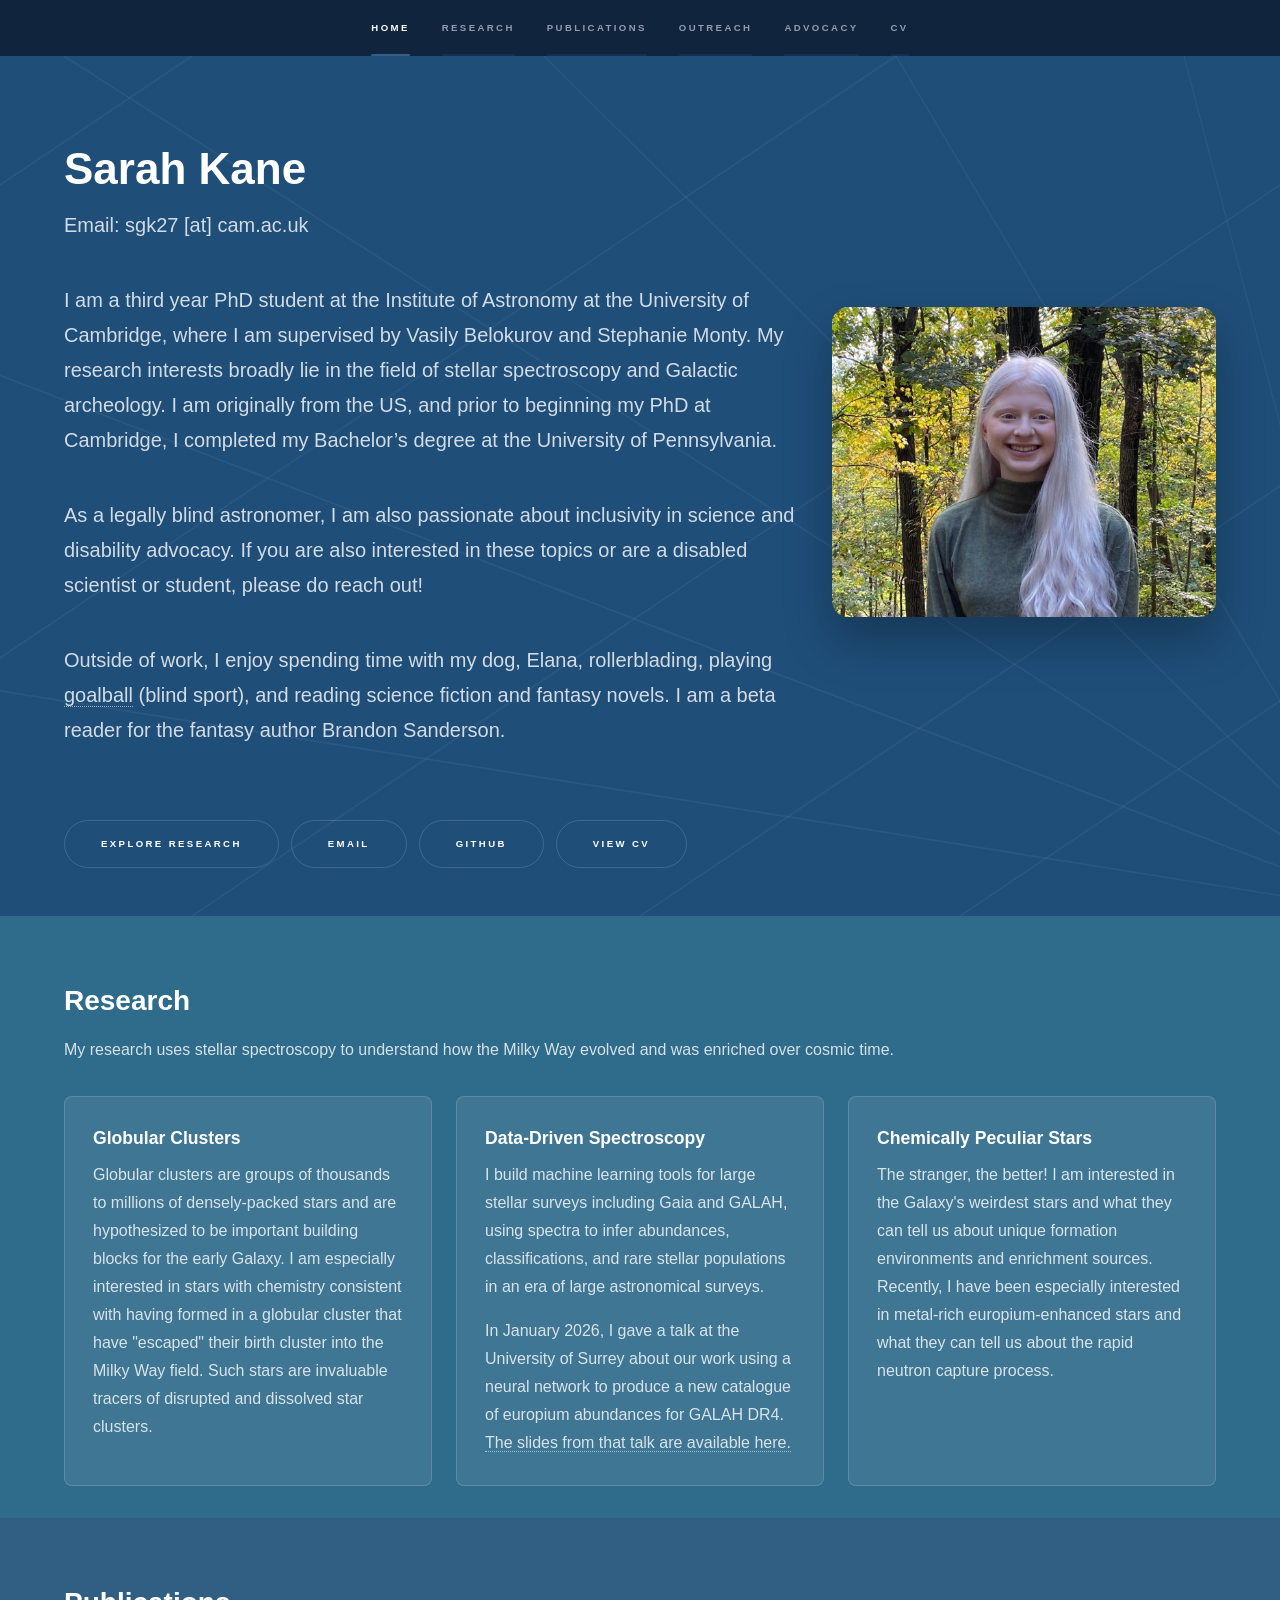
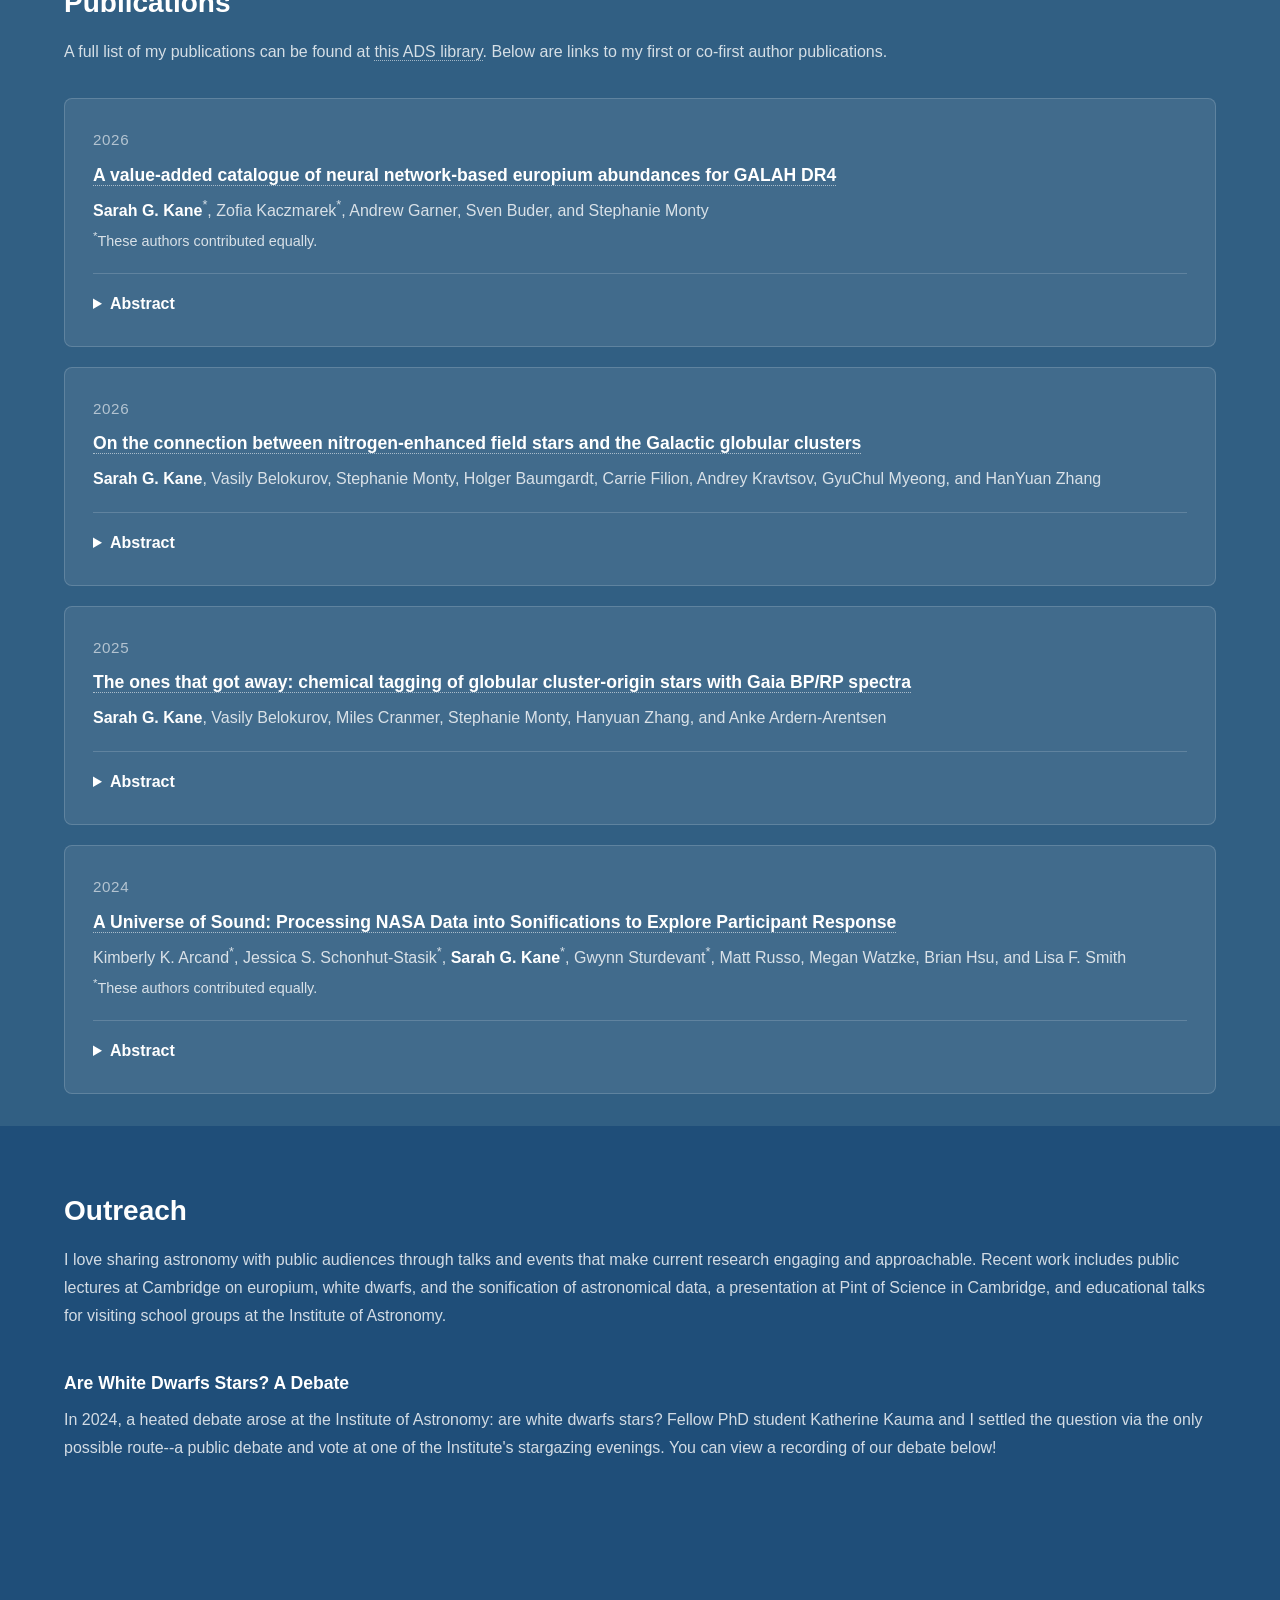
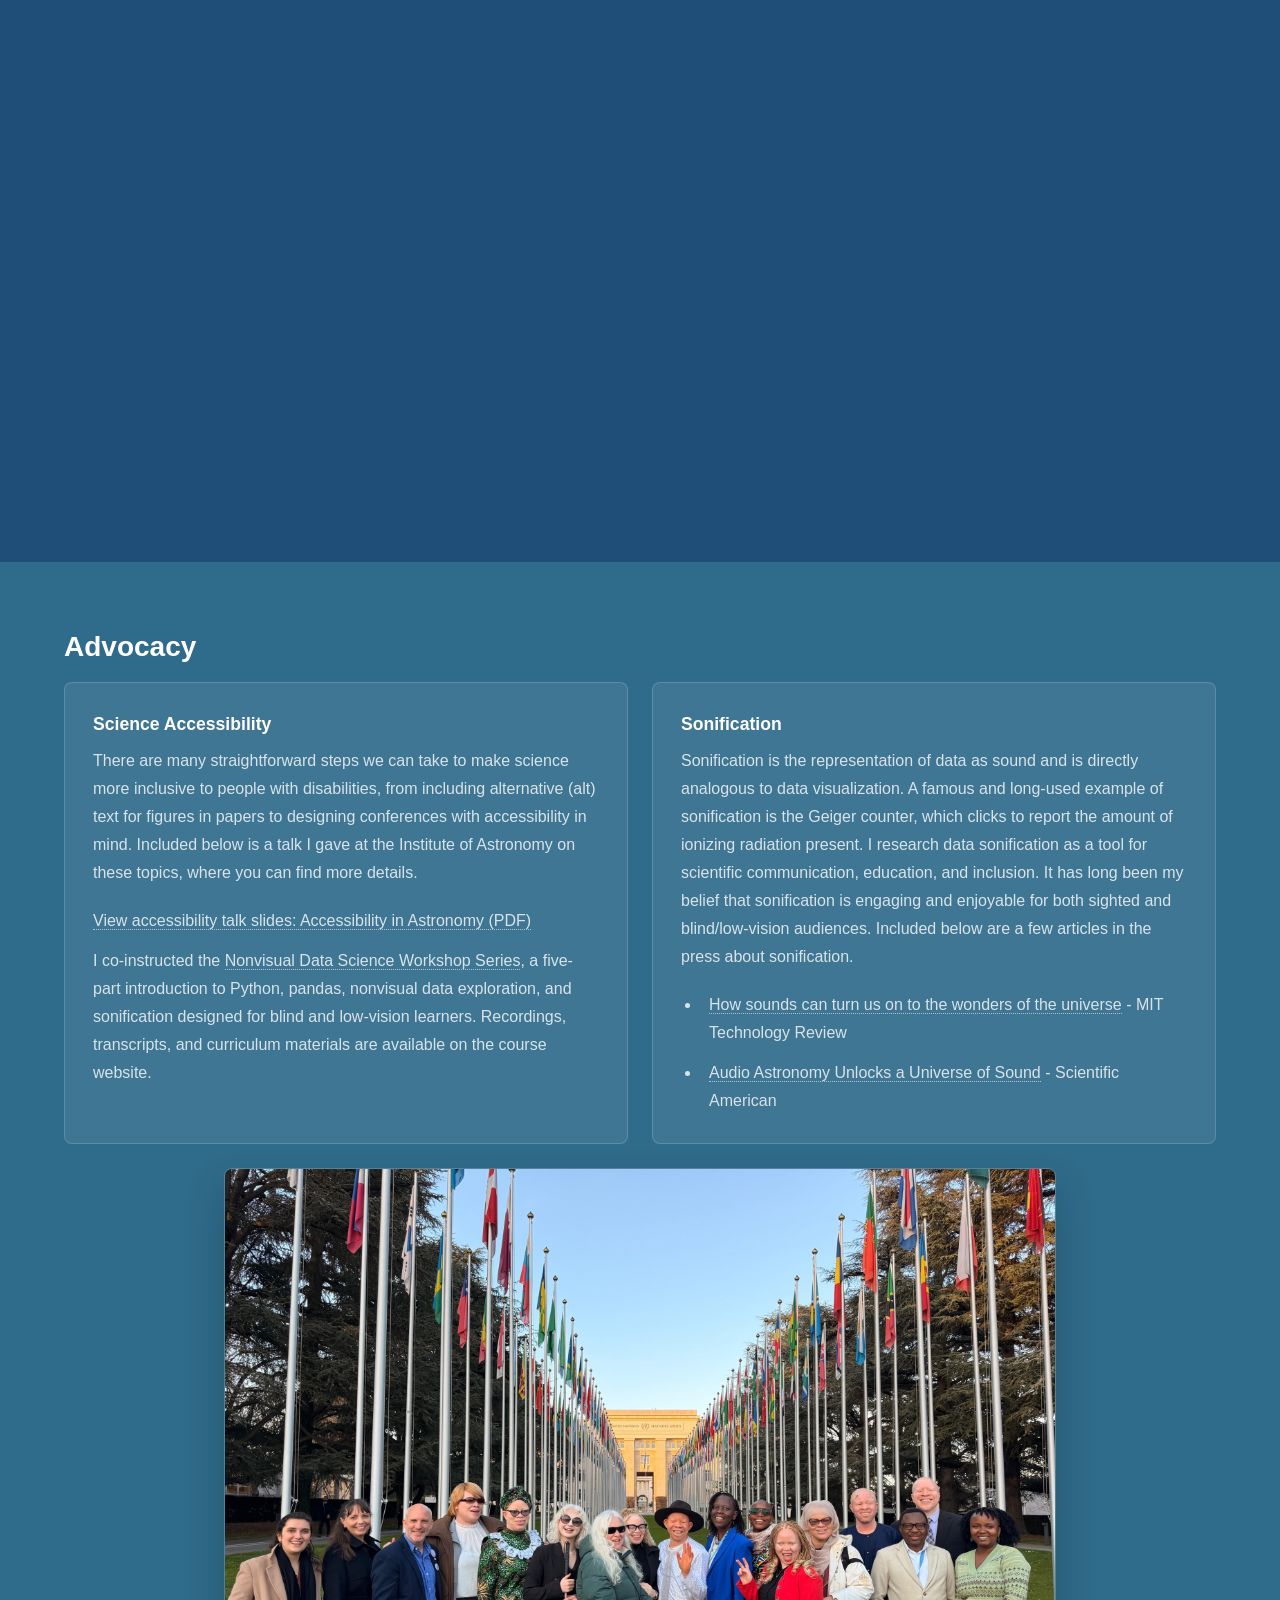
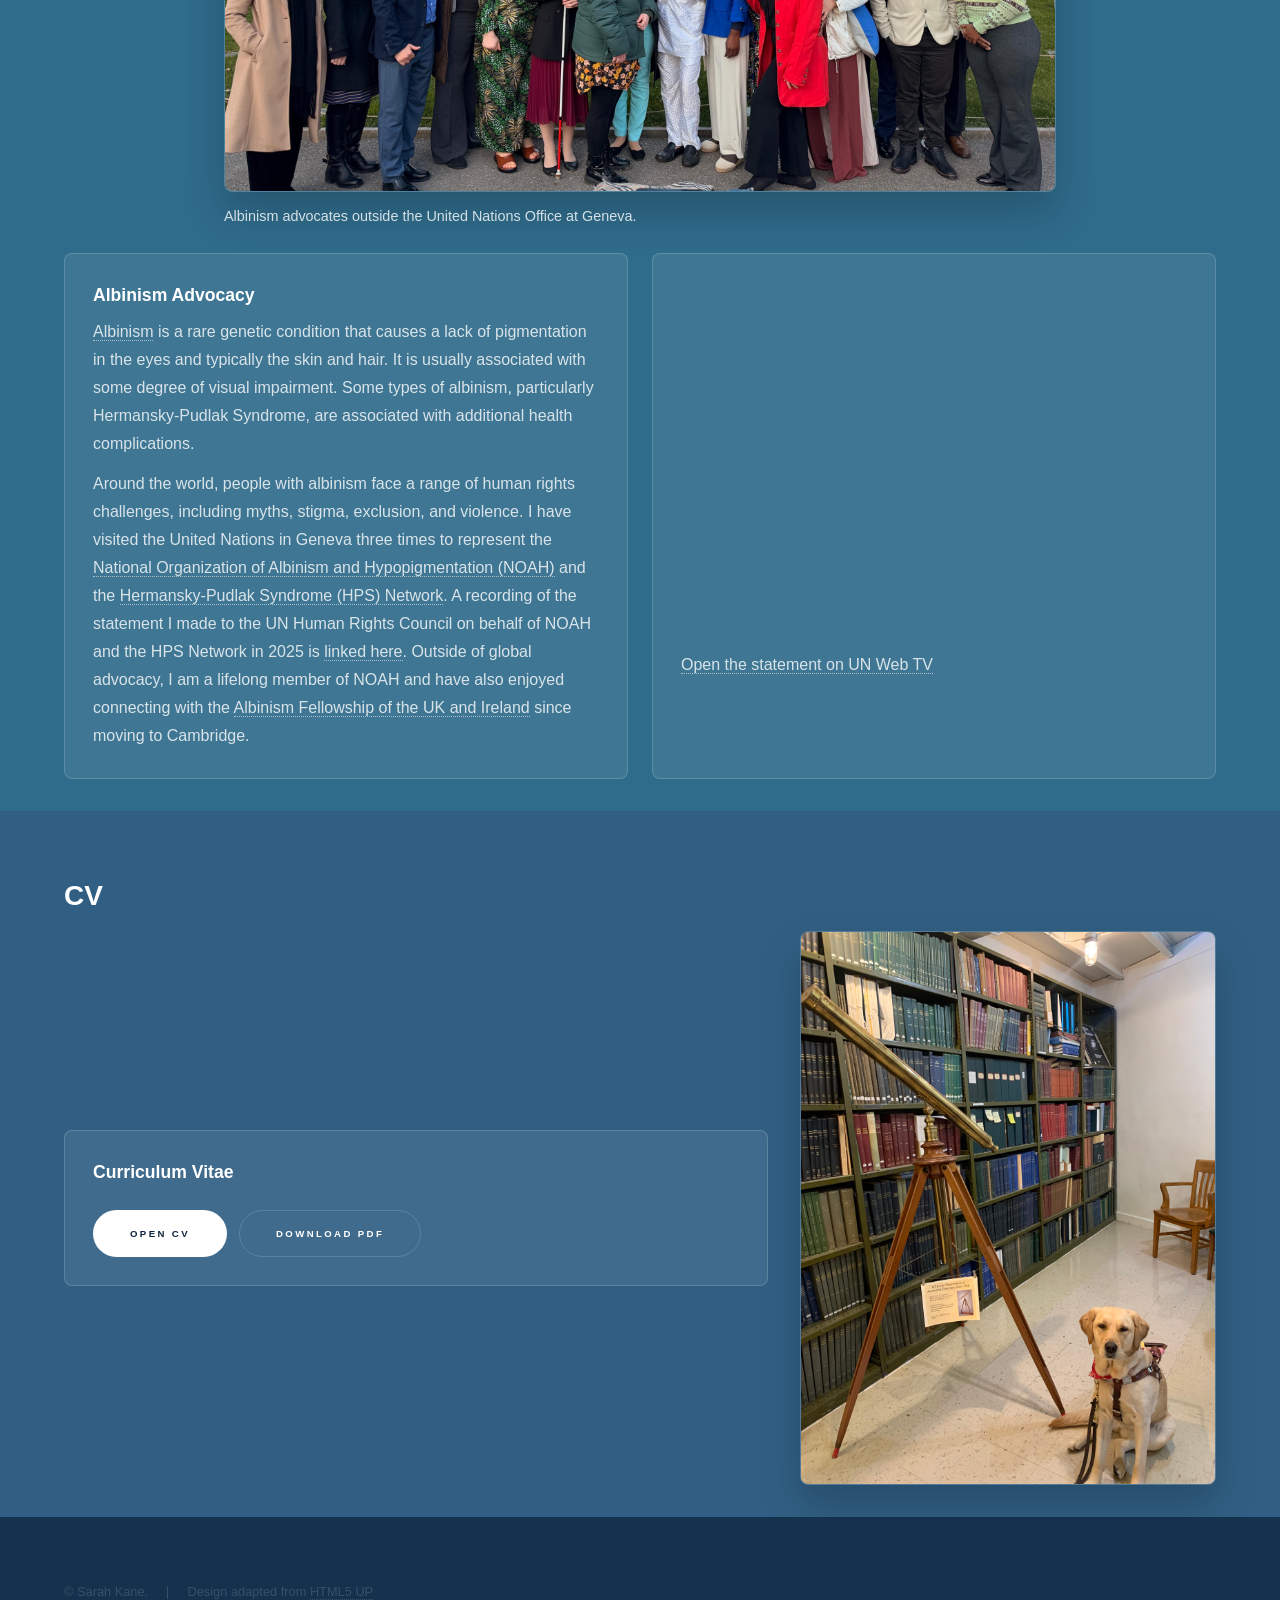
==== commit 6382f9e9: "Refine research section wording" ====
--- a/index.html
+++ b/index.html
@@ -431,7 +431,7 @@
 								<article class="topic-card">
 									<h3>Chemically Peculiar Stars</h3>
 									<p>
-										"The stranger, the better!" I am interested in the Galaxy's weirdest stars
+										The stranger, the better! I am interested in the Galaxy's weirdest stars
 										and what they can tell us about unique formation environments and enrichment
 										sources. Recently, I have been especially interested in metal-rich europium-enhanced
 										stars and what they can tell us about the rapid neutron capture process.
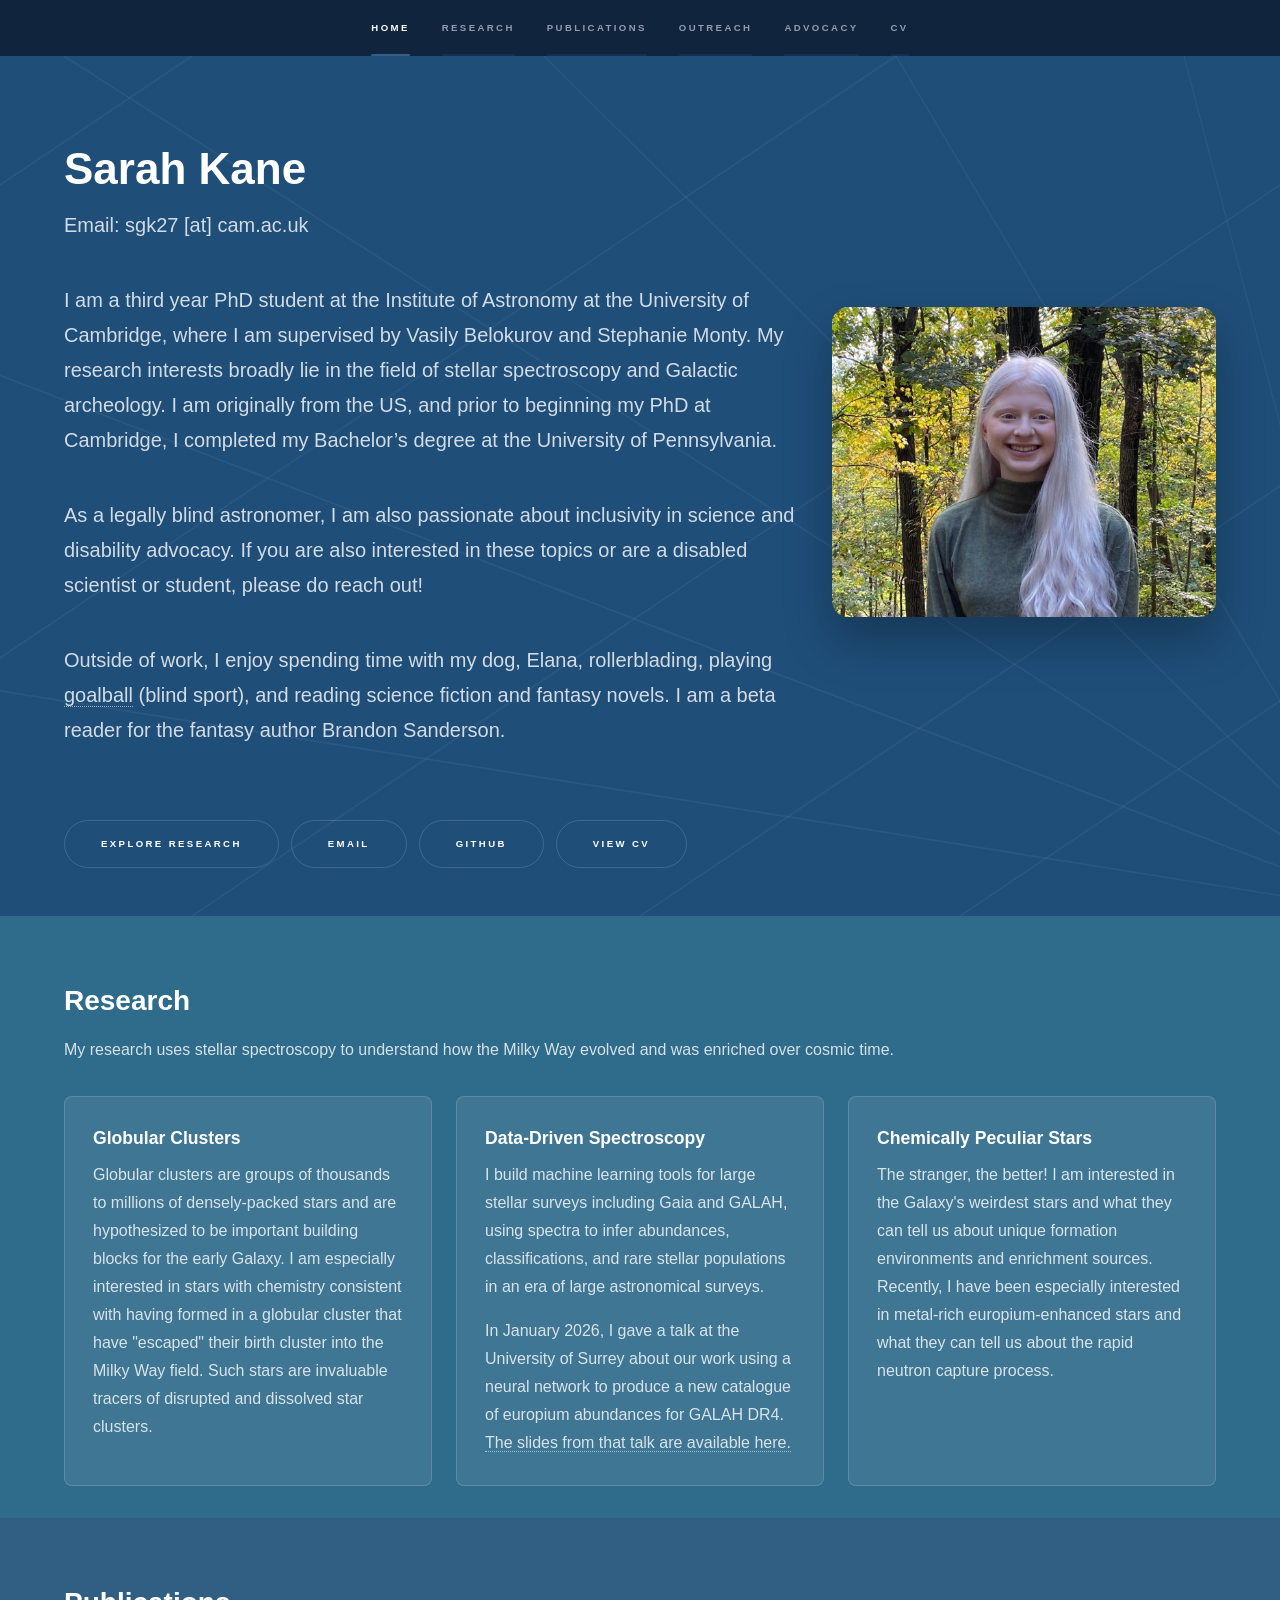
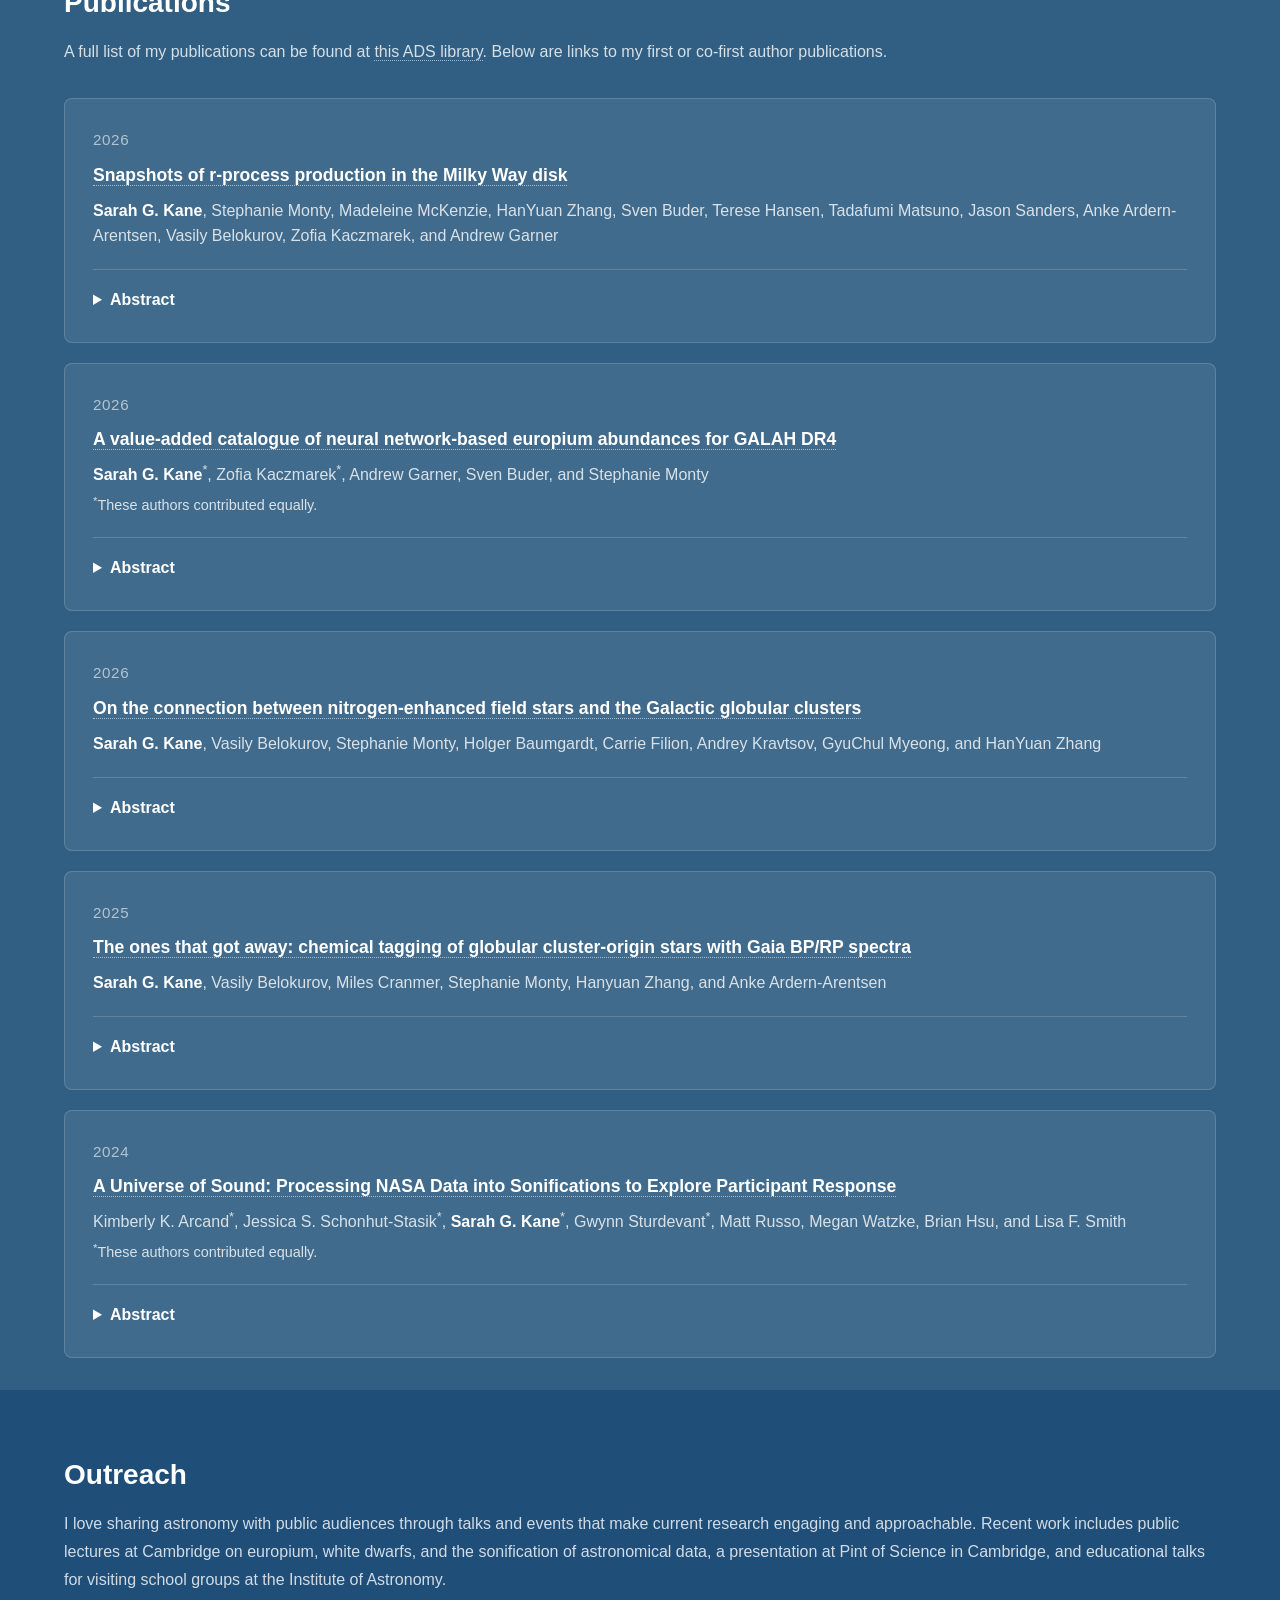
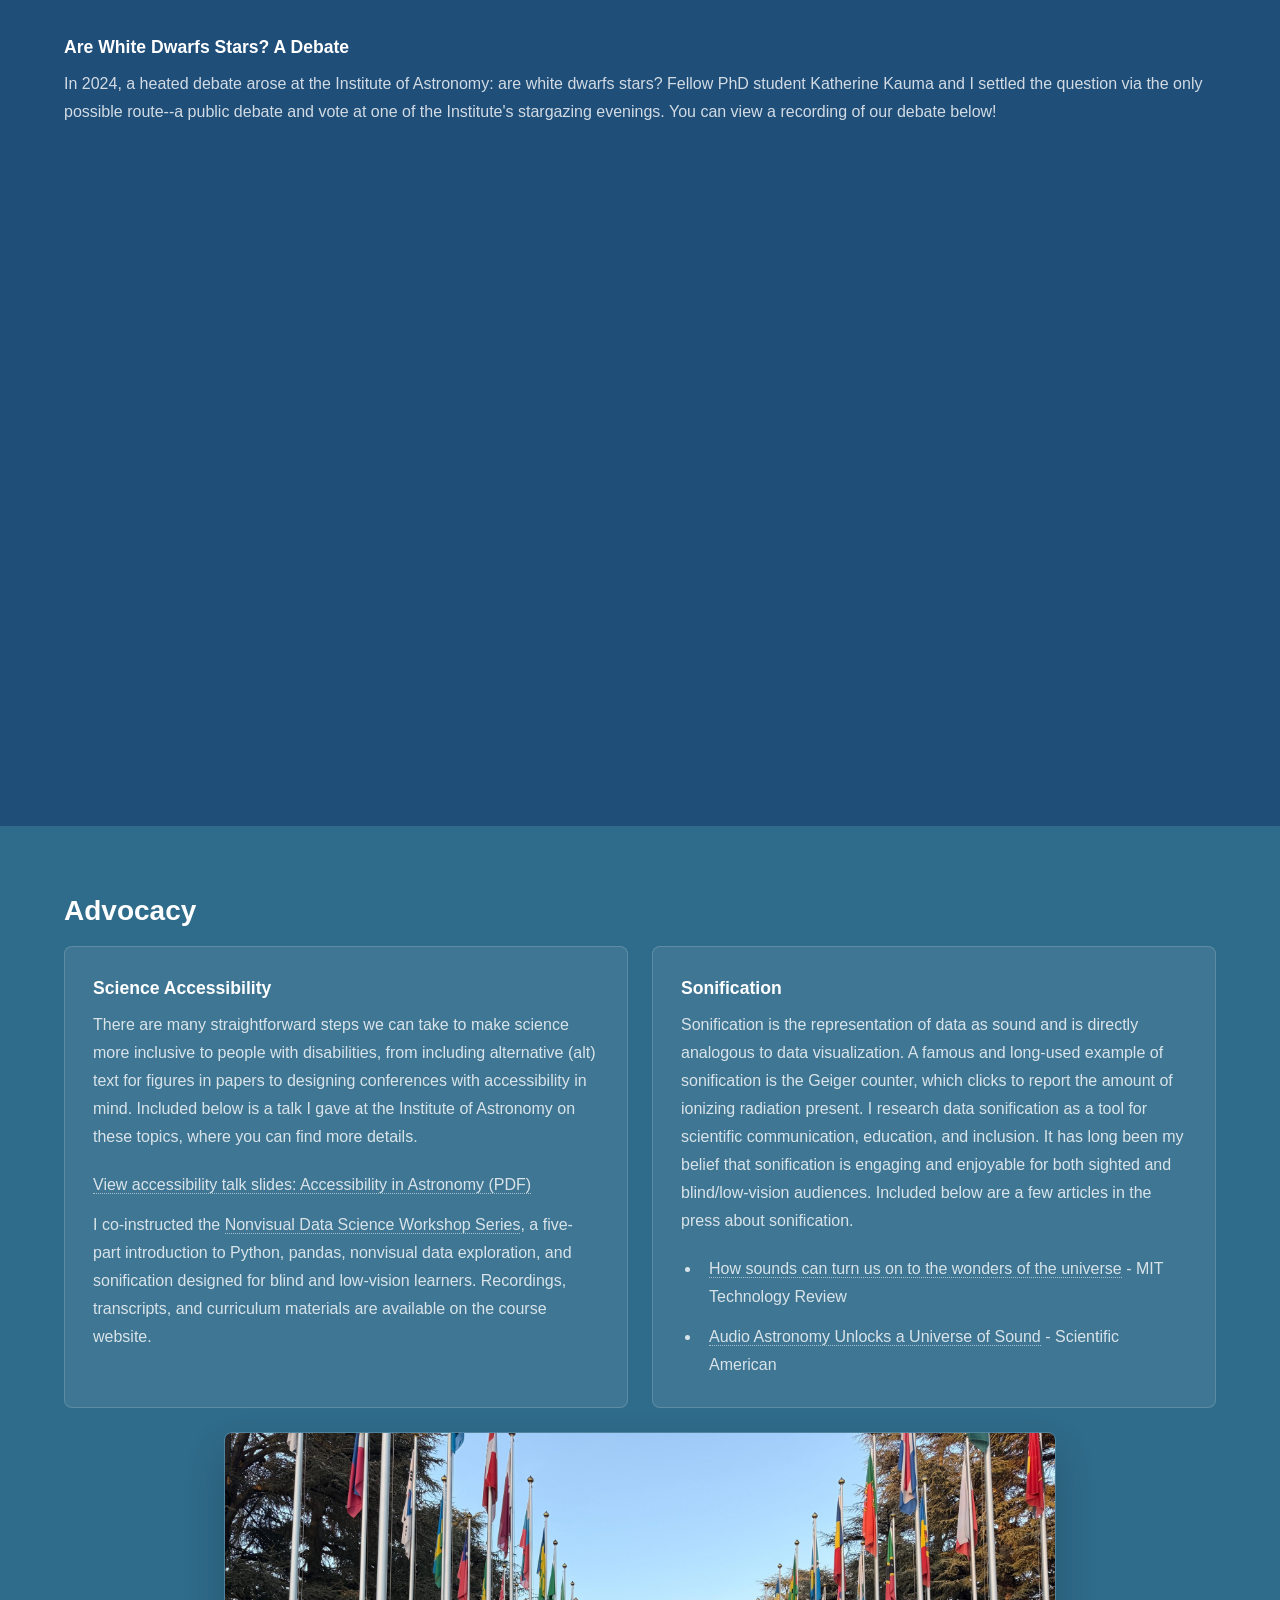
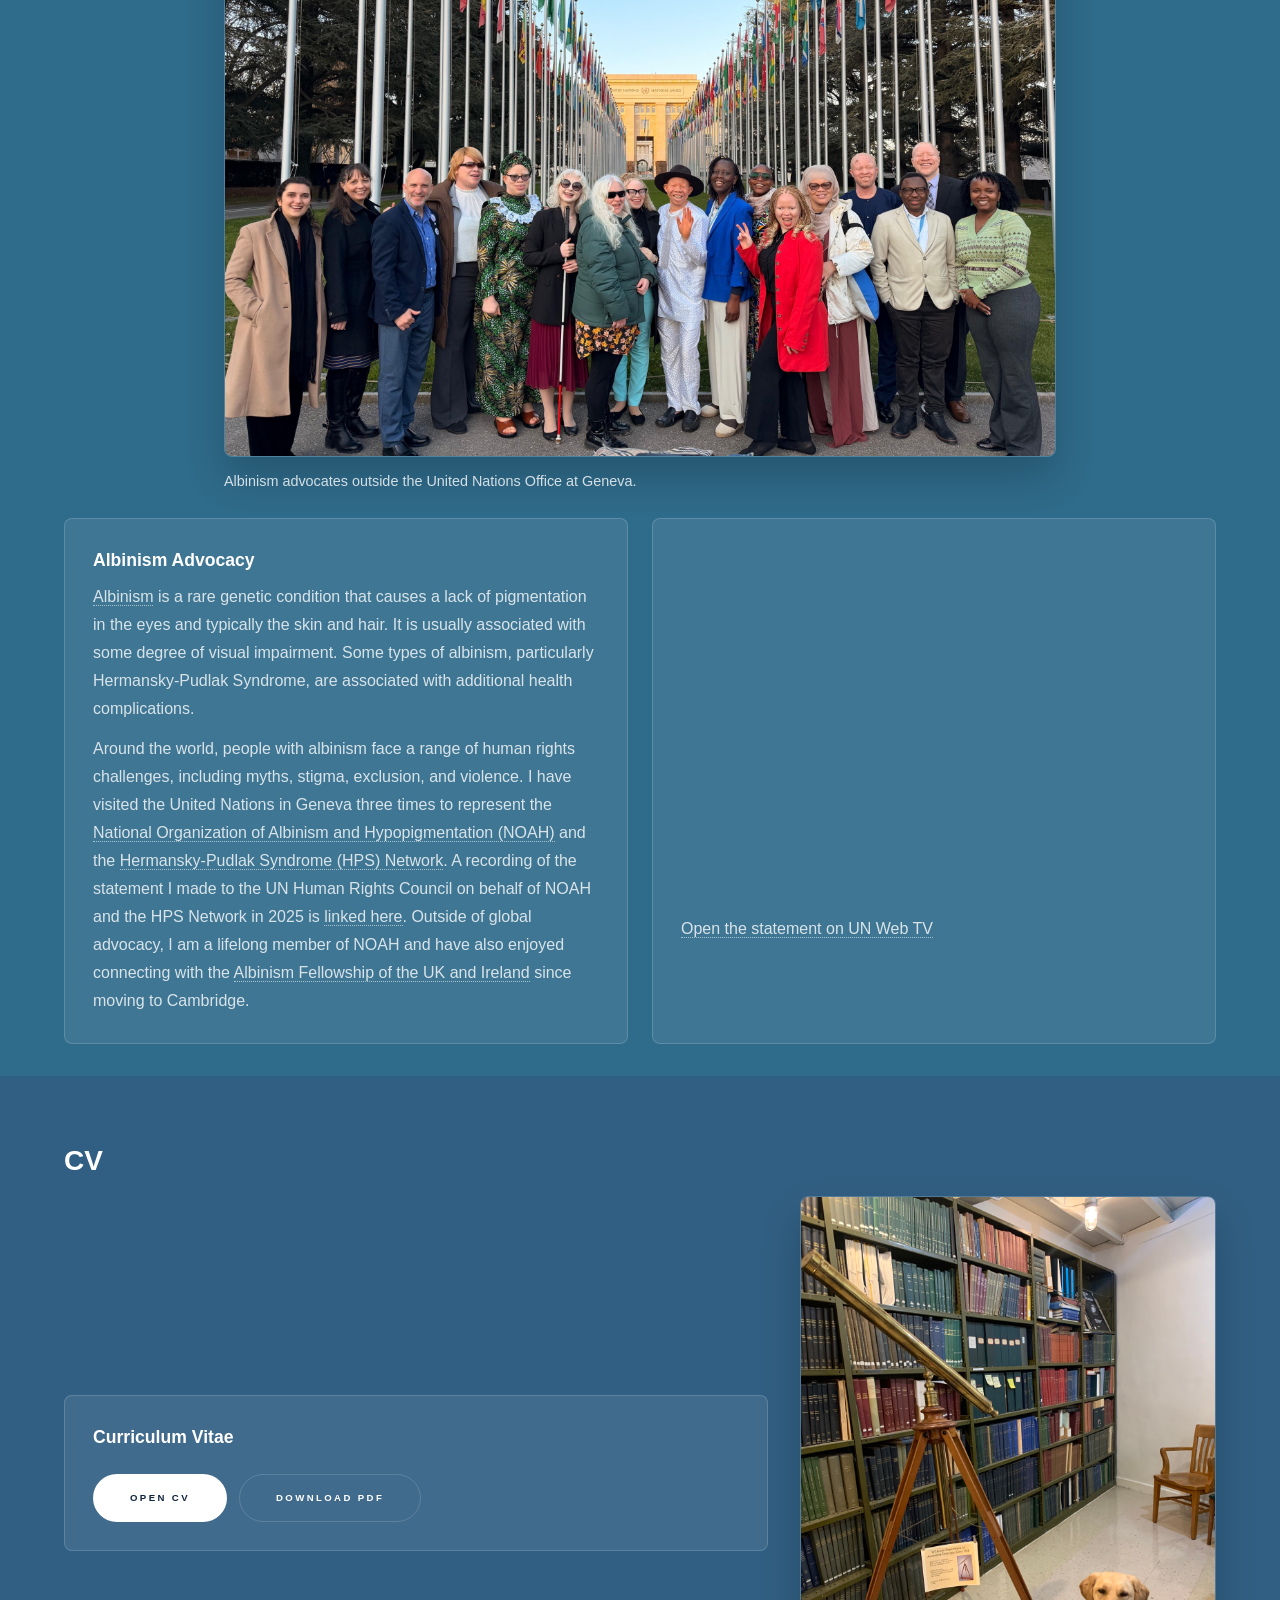
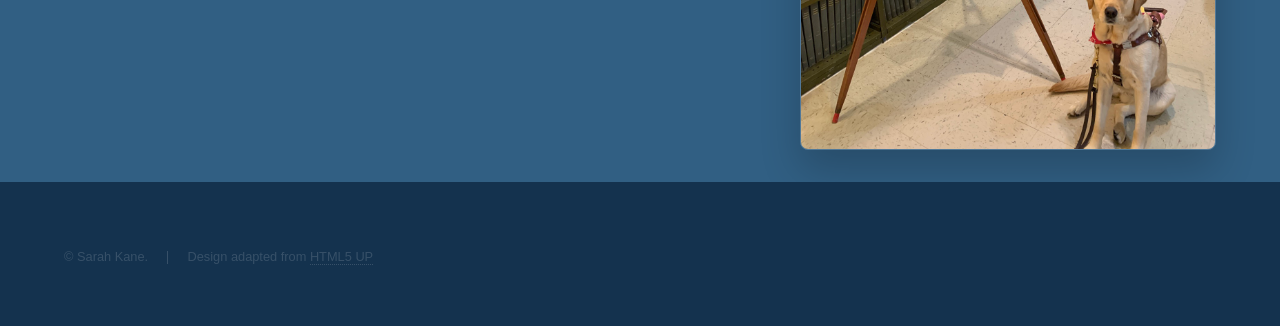
==== commit aafa5f1d: "Add new first-author paper" ====
--- a/index.html
+++ b/index.html
@@ -453,6 +453,41 @@
 							<div class="publication-list">
 								<article class="publication-item">
 									<span class="publication-meta">2026</span>
+									<h3><a href="https://arxiv.org/abs/2609.36013">Snapshots of r-process production in the Milky Way disk</a></h3>
+									<p class="publication-authors">
+										<strong>Sarah G. Kane</strong>, Stephanie Monty, Madeleine McKenzie,
+										HanYuan Zhang, Sven Buder, Terese Hansen, Tadafumi Matsuno,
+										Jason Sanders, Anke Ardern-Arentsen, Vasily Belokurov,
+										Zofia Kaczmarek, and Andrew Garner
+									</p>
+									<details class="publication-abstract">
+										<summary>Abstract</summary>
+										<p>
+											Stars enhanced in heavy neutron capture elements like europium (Eu) provide a window
+											into the rarest and most exotic nucleosynthetic events. Most Eu-enhanced stars
+											discovered thus far are found among metal-poor populations, with [Fe/H] &lt; -1.0.
+											Here, we report the discovery of 17 vetted Eu-enhanced stars ([Eu/Fe] &gt; 0.7) in
+											the Milky Way disk with metallicities in the range -0.87 &lt; [Fe/H] &lt; -0.21
+											identified from among 74,717 stars in the GALAH survey. 14 of these stars additionally
+											have [Ba/Eu] &lt; 0, marking enhancement from the rapid neutron capture (<i>r</i>-)
+											process and making these r-II stars. Included in their number is a star with a
+											remarkably high [Eu/H] = 1.01 &plusmn; 0.09 at [Fe/H] = -0.21. In addition to Eu,
+											all 17 stars show enhancements in other neutron capture elements, especially in Nd,
+											while otherwise appearing chemically consistent with typical disk stars, particularly
+											in their &alpha;-element abundances. Two of the Eu-enhanced stars exhibit indications
+											of binarity with strong enrichment in Ba and Y, marking potential signatures of the
+											slow or intermediate neutron capture processes. This sample of 17 Eu-enhanced stars,
+											which span both the high- and low-&alpha; disks, are valuable tracers of neutron capture
+											processes, including the <i>r</i>-process, at high metallicities. Although we use
+											criteria for Eu-enhanced stars typically applied to the halo to enable comparison to
+											literature studies of <i>r</i>-process enhanced stars, we propose a new,
+											metallicity-dependent selection for Eu enhancement that is better-suited to the regime
+											of the Galactic disk.
+										</p>
+									</details>
+								</article>
+								<article class="publication-item">
+									<span class="publication-meta">2026</span>
 									<h3><a href="https://arxiv.org/abs/2512.02125">A value-added catalogue of neural network-based europium abundances for GALAH DR4</a></h3>
 									<p class="publication-authors">
 										<strong>Sarah G. Kane</strong><sup>*</sup>, Zofia Kaczmarek<sup>*</sup>,
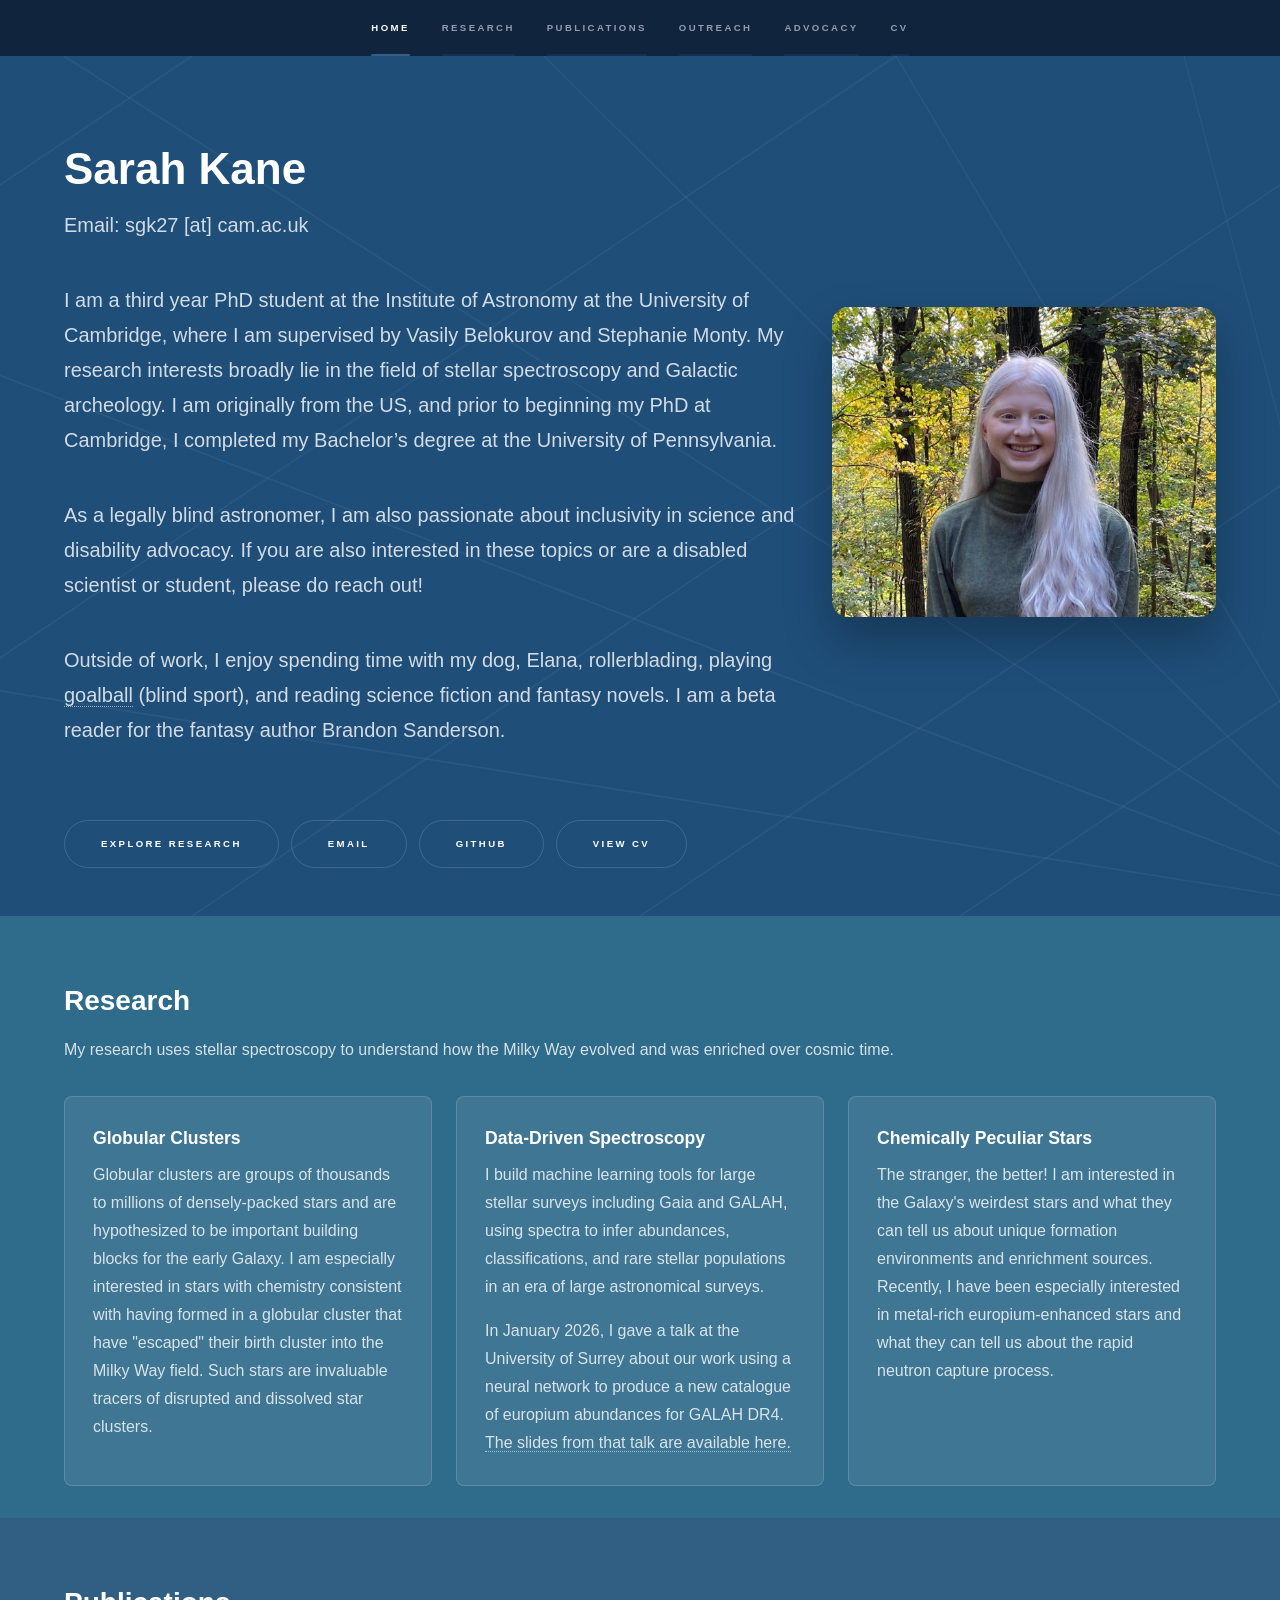
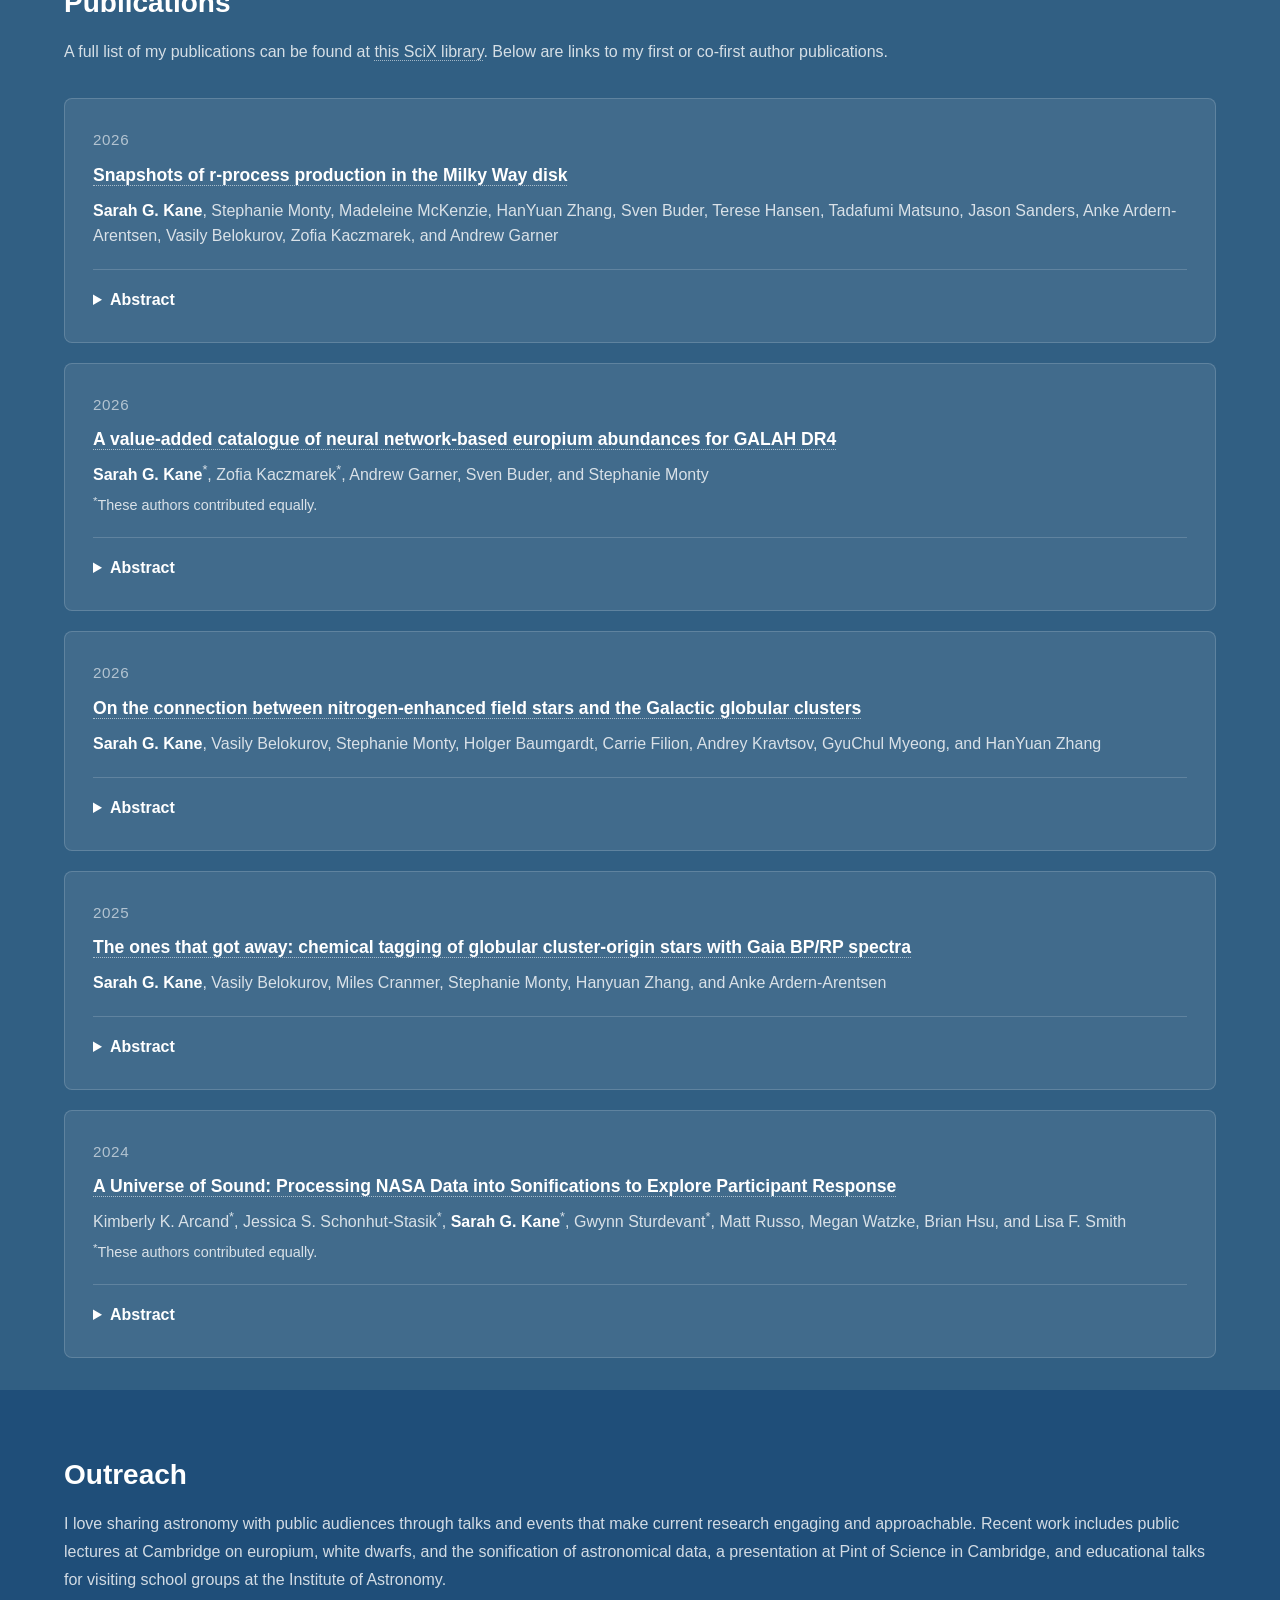
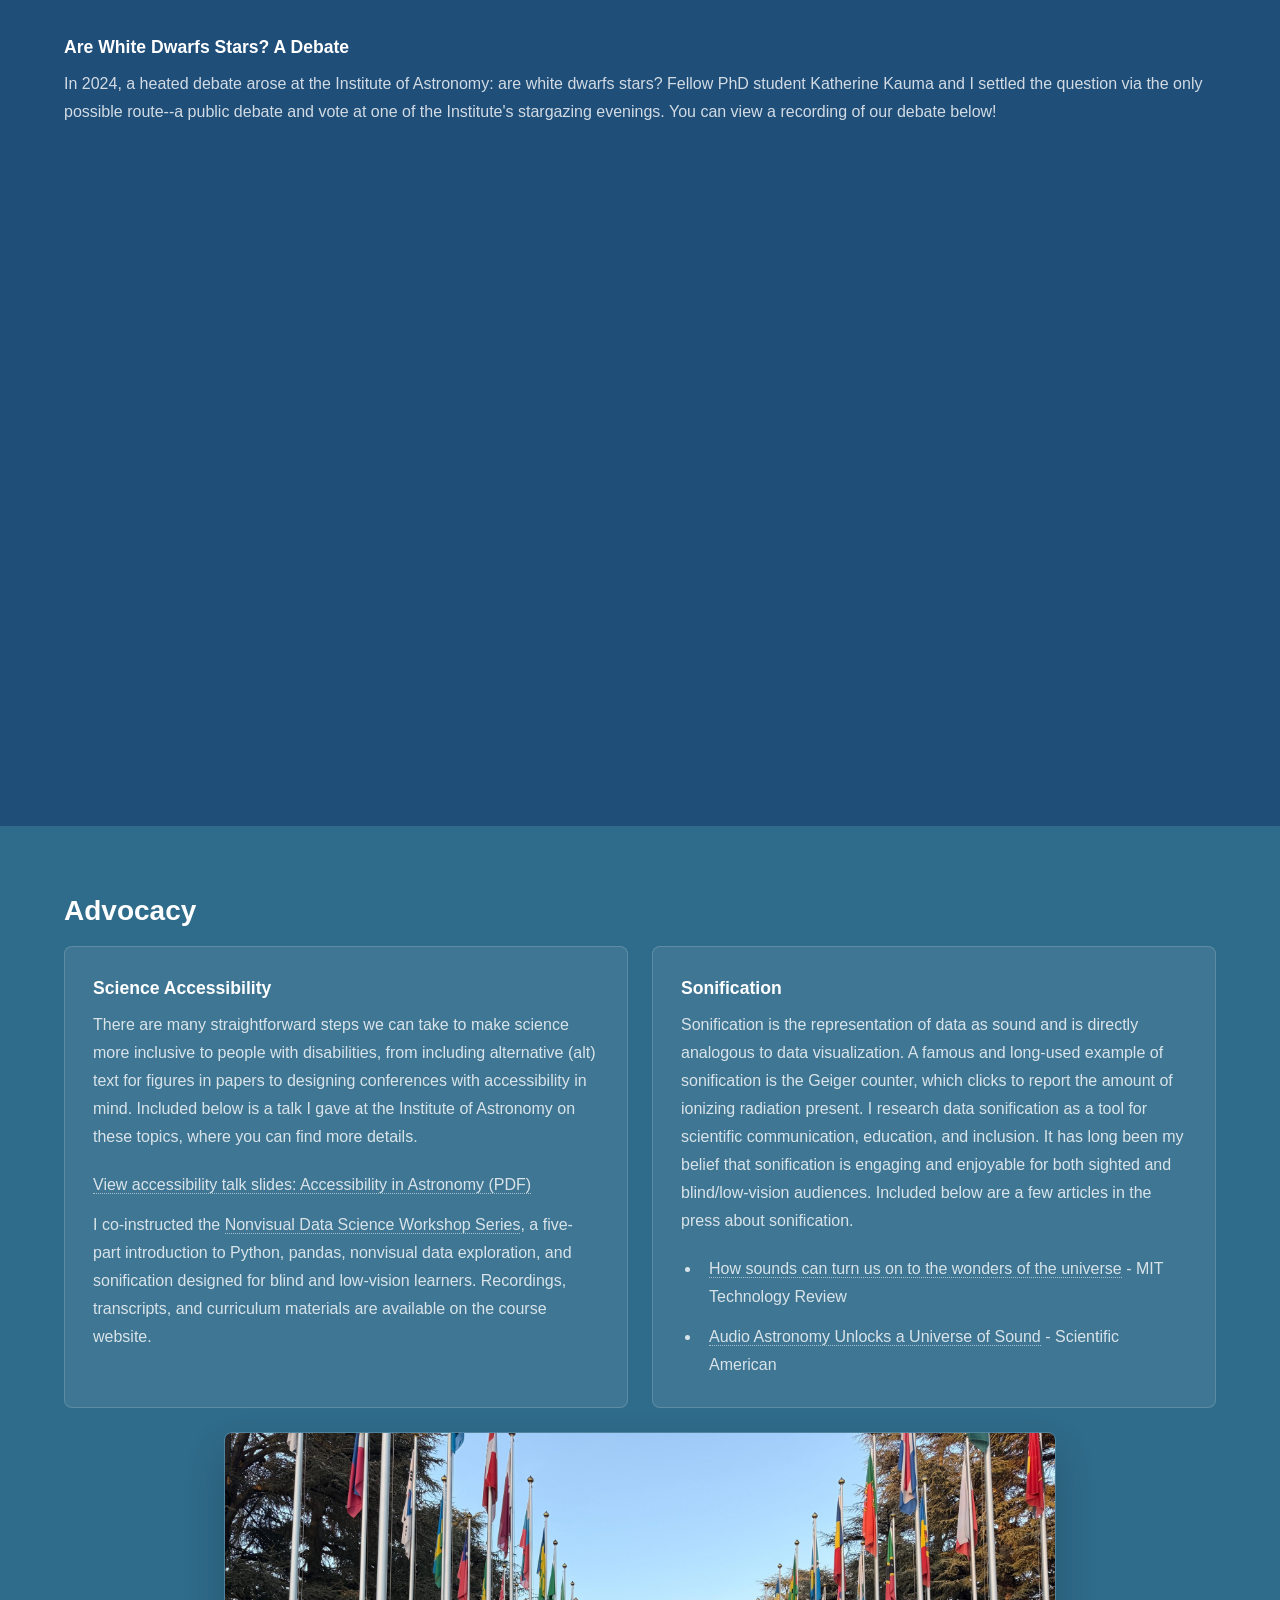
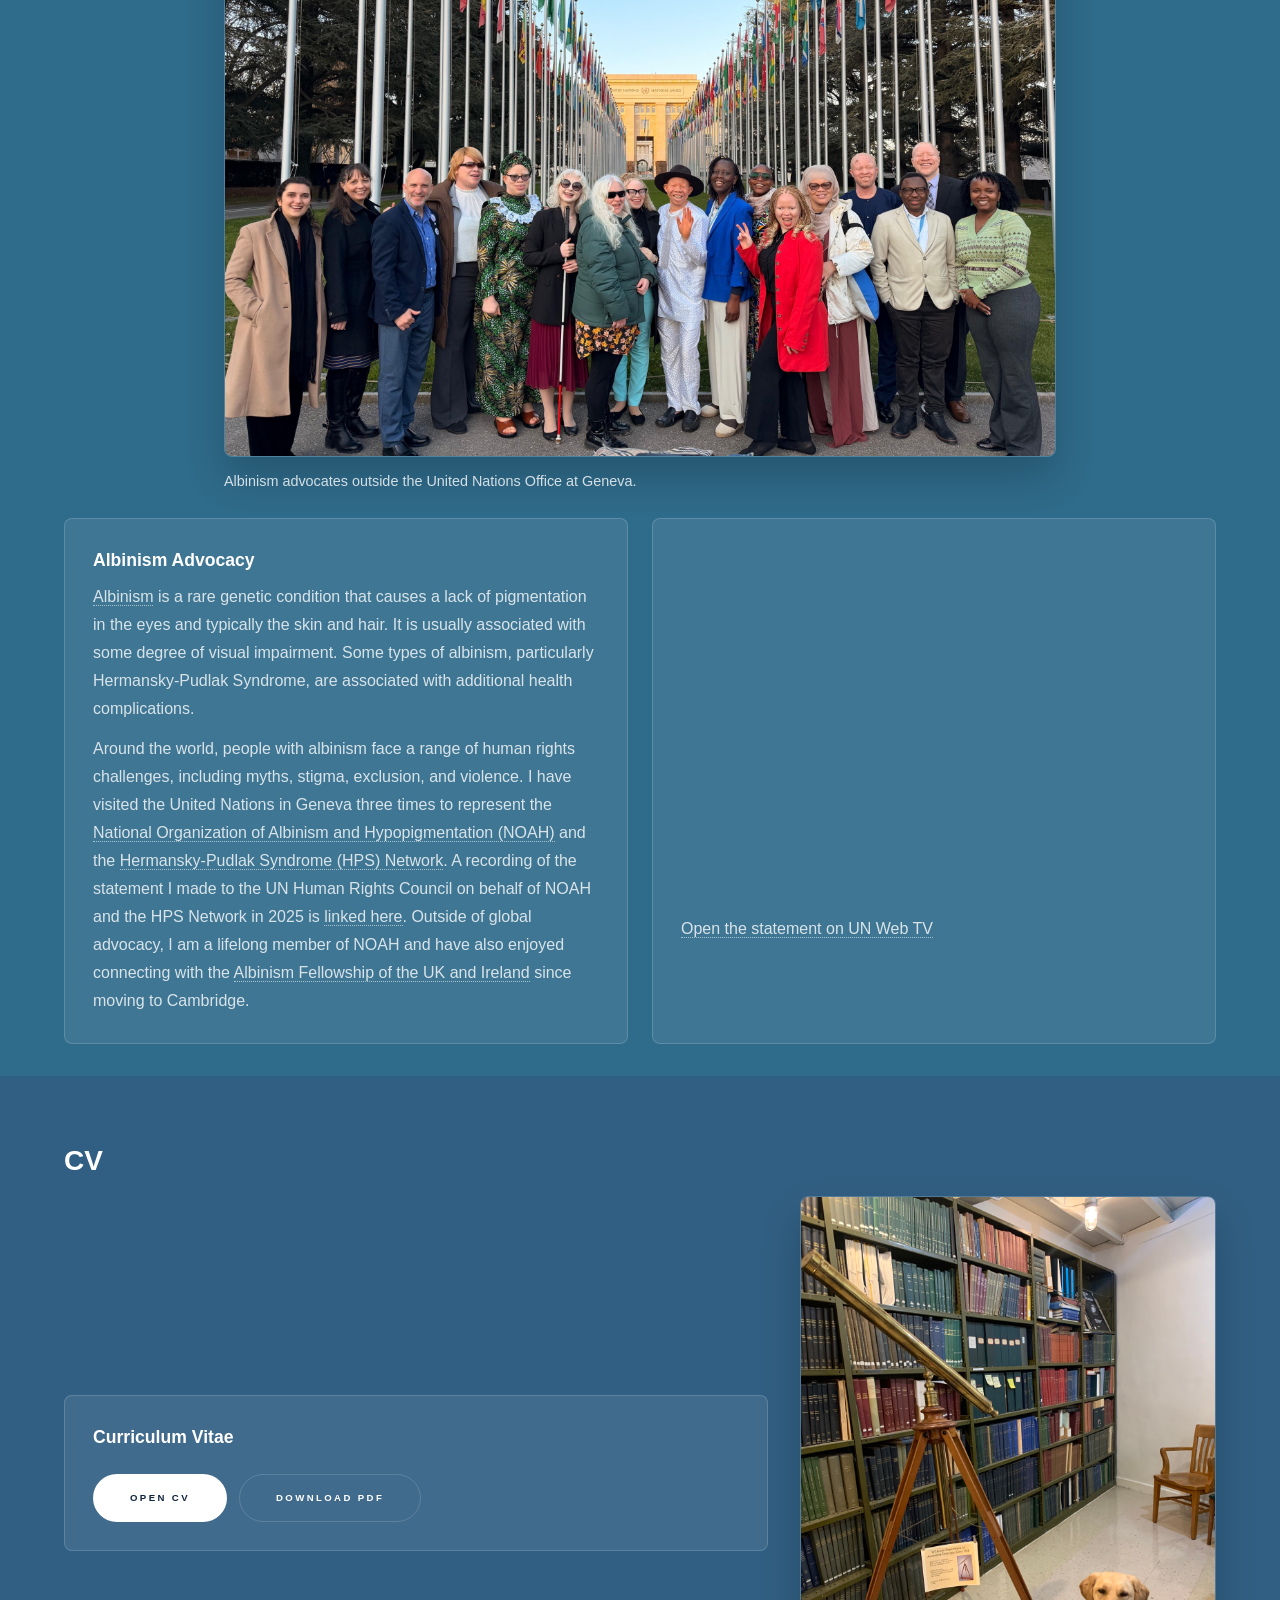
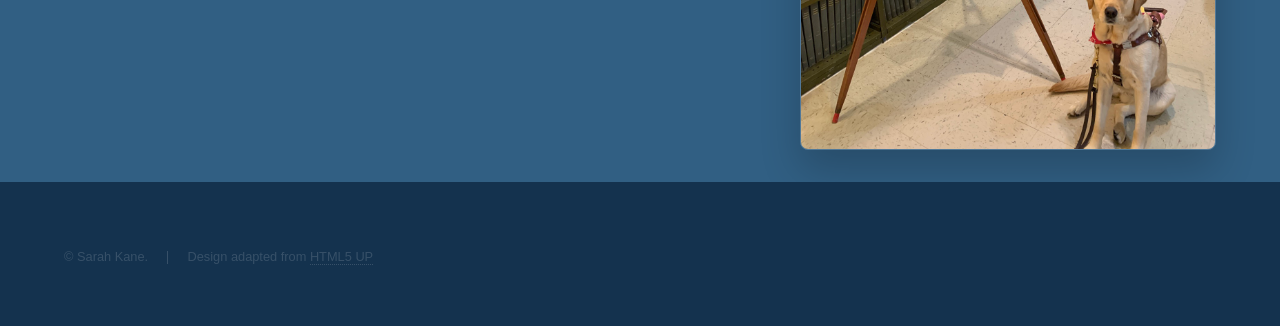
==== commit de8dee62: "Update publications library link to SciX" ====
--- a/index.html
+++ b/index.html
@@ -389,7 +389,7 @@
 								<a href="#research" class="button scrolly">Explore Research</a>
 								<a href="mailto:sgk27@cam.ac.uk" class="button">Email</a>
 								<a href="https://github.com/sgkane" class="button">GitHub</a>
-								<a href="assets/docs/Sarah_Kane_CV.pdf?v=20260916" class="button" target="_blank" rel="noreferrer">View CV</a>
+								<a href="assets/docs/Sarah_Kane_CV.pdf?v=20261103" class="button" target="_blank" rel="noreferrer">View CV</a>
 							</div>
 						</div>
 					</section>
@@ -447,7 +447,7 @@
 							<h2>Publications</h2>
 							<p>
 								A full list of my publications can be found at
-								<a href="https://ui.adsabs.harvard.edu/public-libraries/vDaQBChaS9a7_61pkgNbdQ" target="_blank" rel="noreferrer">this ADS library</a>.
+								<a href="https://scixplorer.org/public-libraries/vDaQBChaS9a7_61pkgNbdQ" target="_blank" rel="noreferrer">this SciX library</a>.
 								Below are links to my first or co-first author publications.
 							</p>
 							<div class="publication-list">
@@ -756,8 +756,8 @@
 								<div class="cv-card">
 									<h3>Curriculum Vitae</h3>
 									<div class="cv-actions">
-										<a href="assets/docs/Sarah_Kane_CV.pdf?v=20260916" class="button primary" target="_blank" rel="noreferrer">Open CV</a>
-										<a href="assets/docs/Sarah_Kane_CV.pdf?v=20260916" class="button" download>Download PDF</a>
+										<a href="assets/docs/Sarah_Kane_CV.pdf?v=20261103" class="button primary" target="_blank" rel="noreferrer">Open CV</a>
+										<a href="assets/docs/Sarah_Kane_CV.pdf?v=20261103" class="button" download>Download PDF</a>
 									</div>
 								</div>
 								<figure class="site-ending-photo">
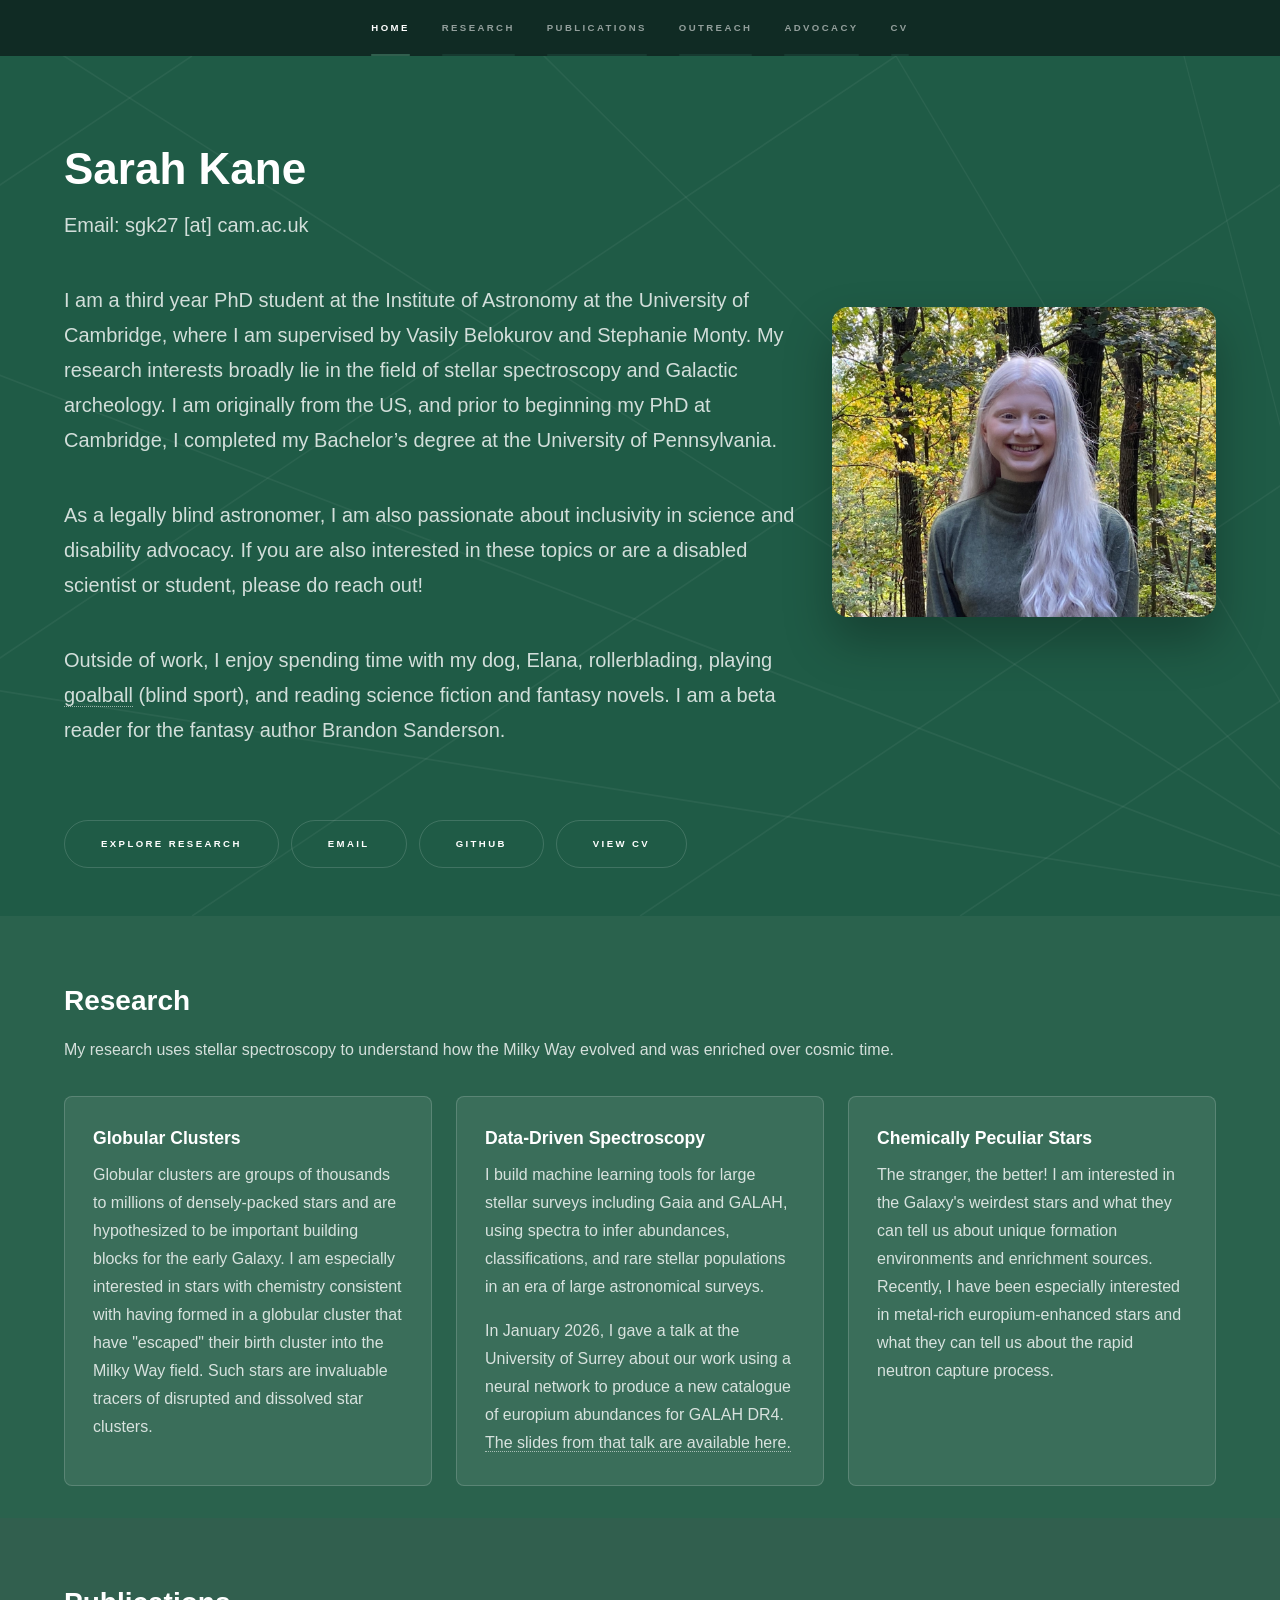
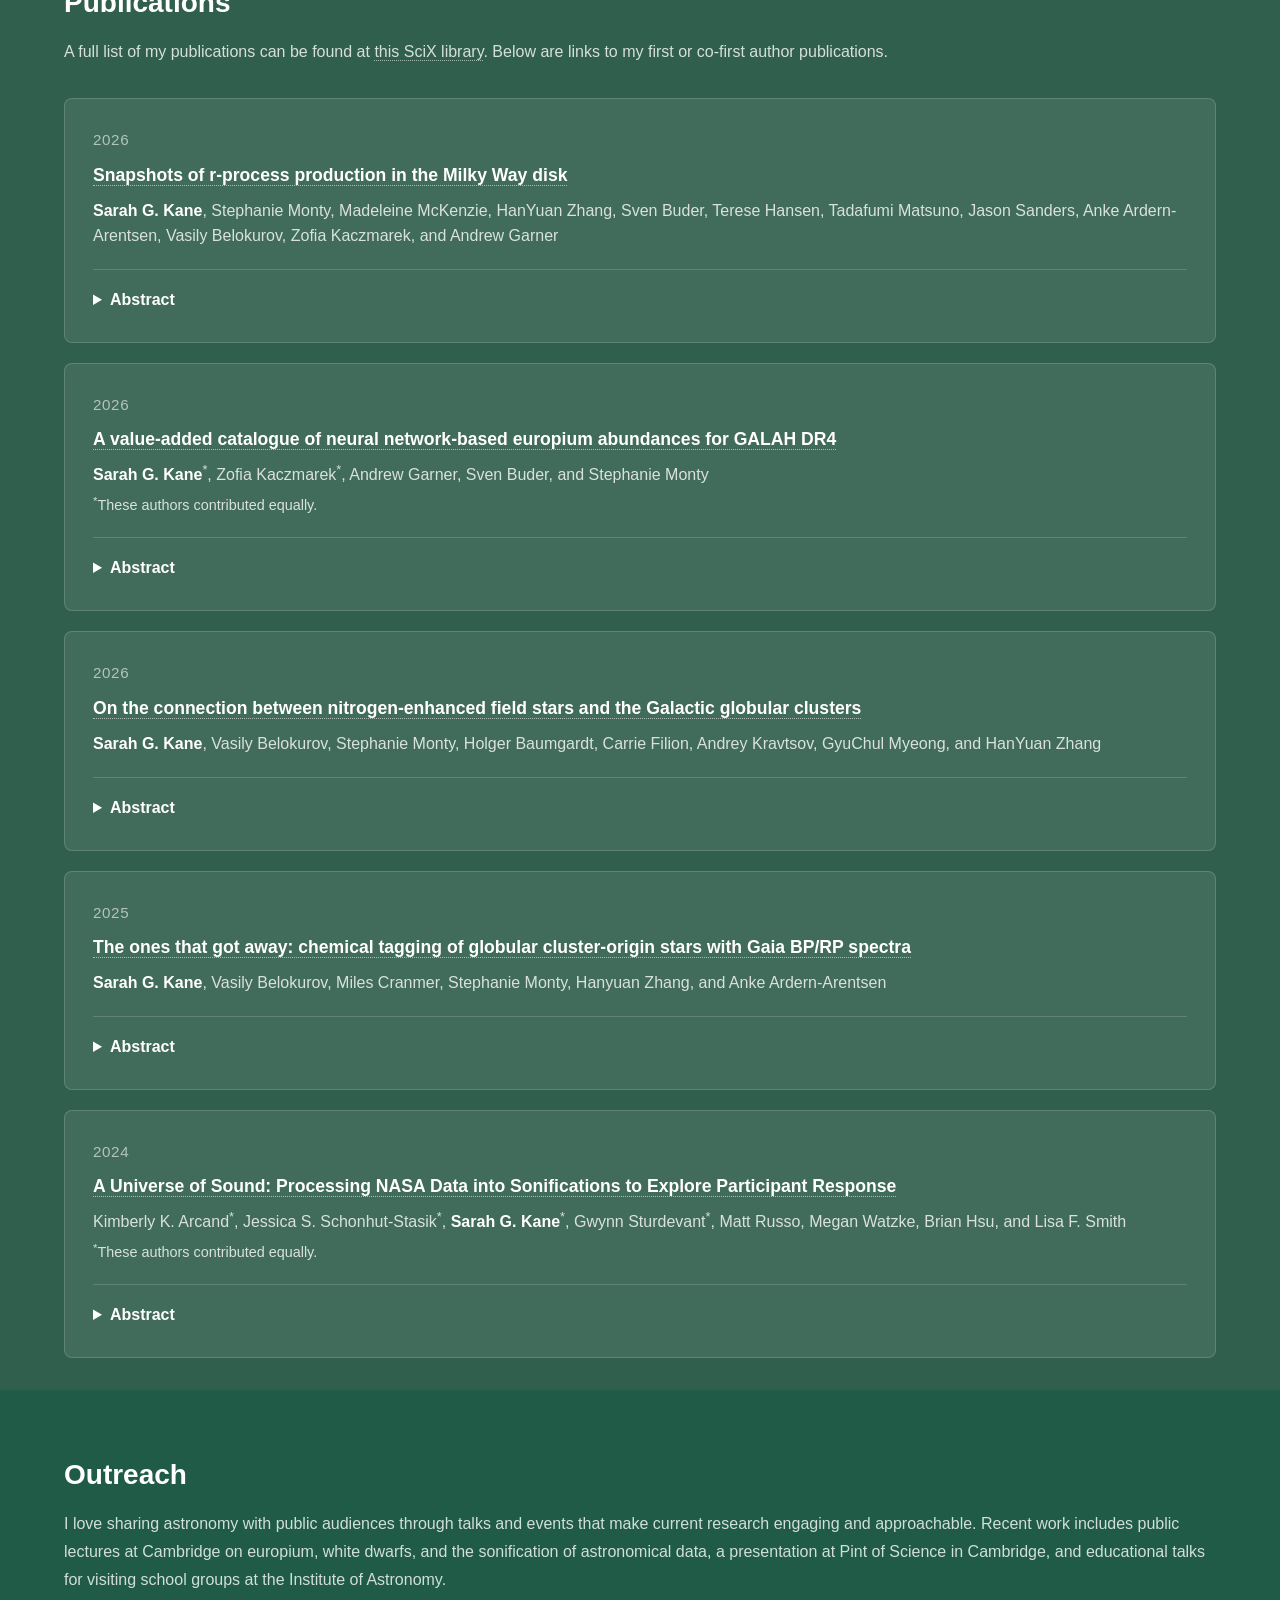
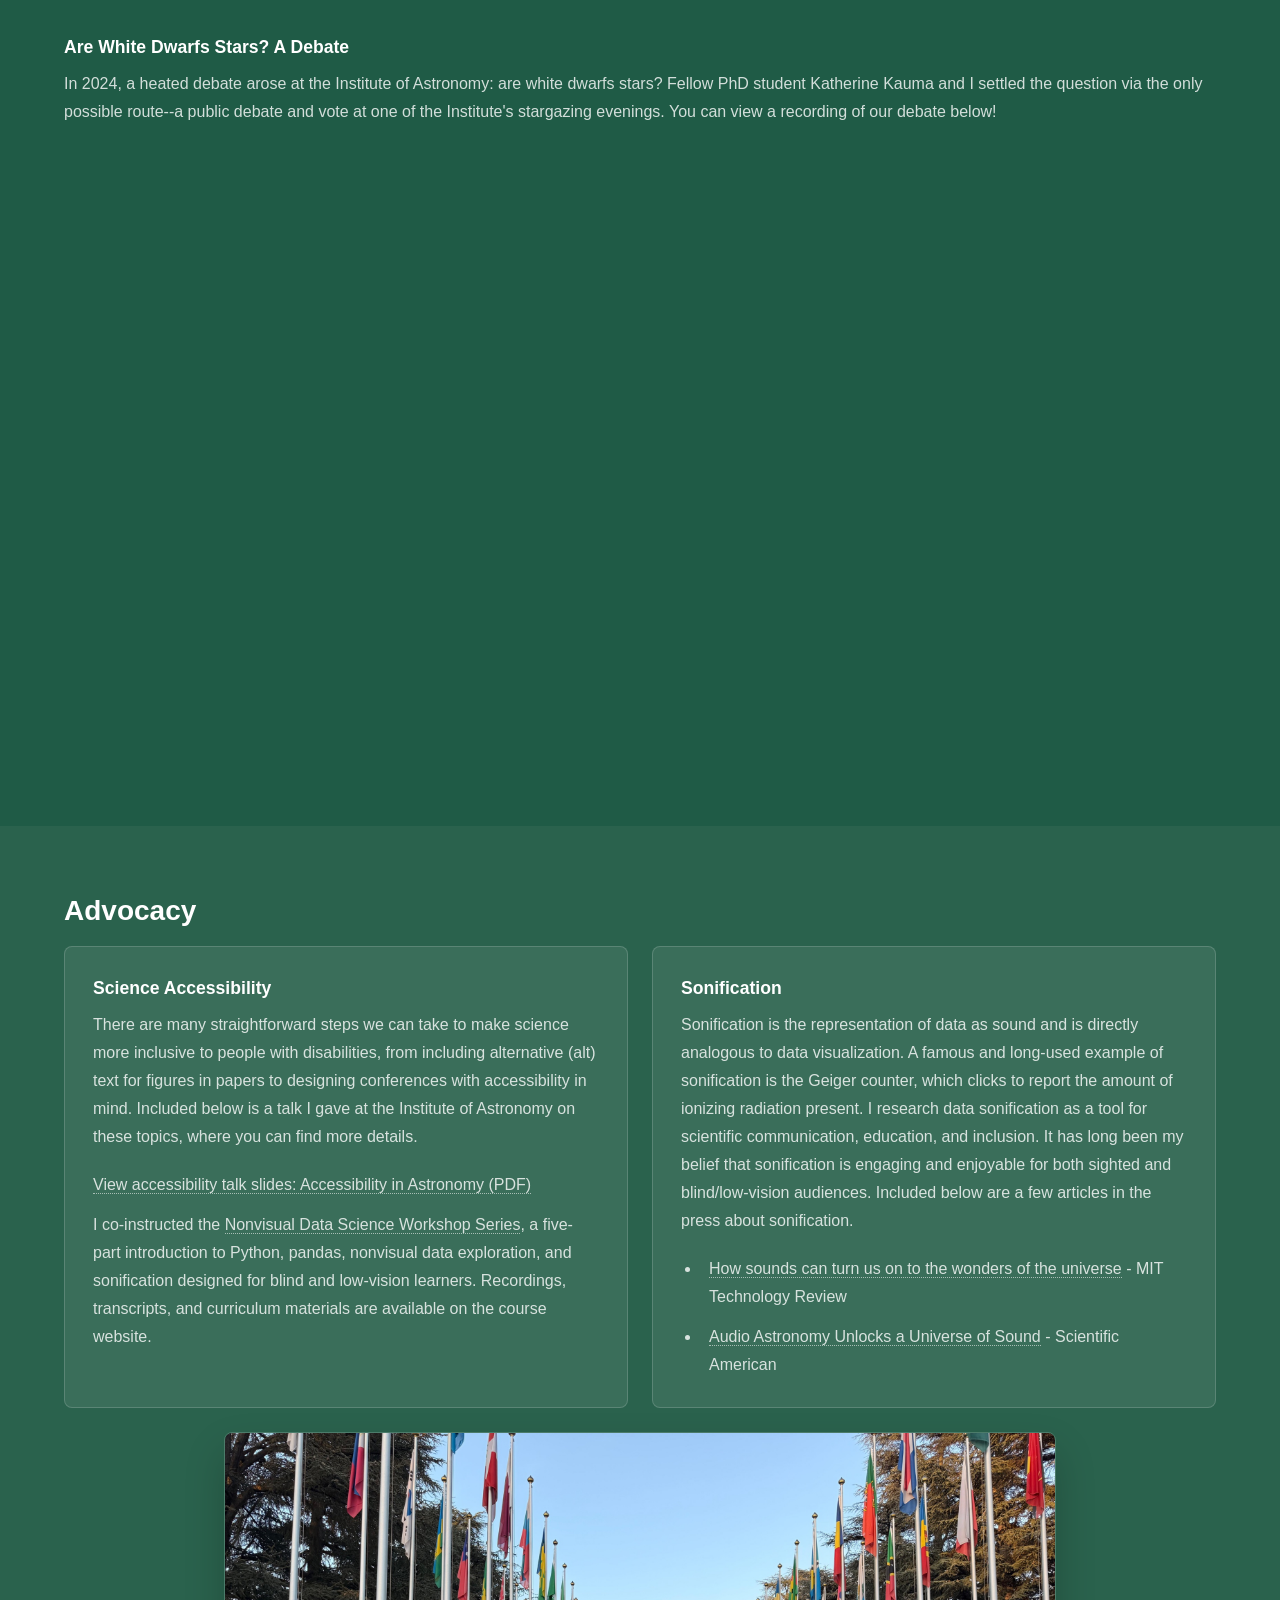
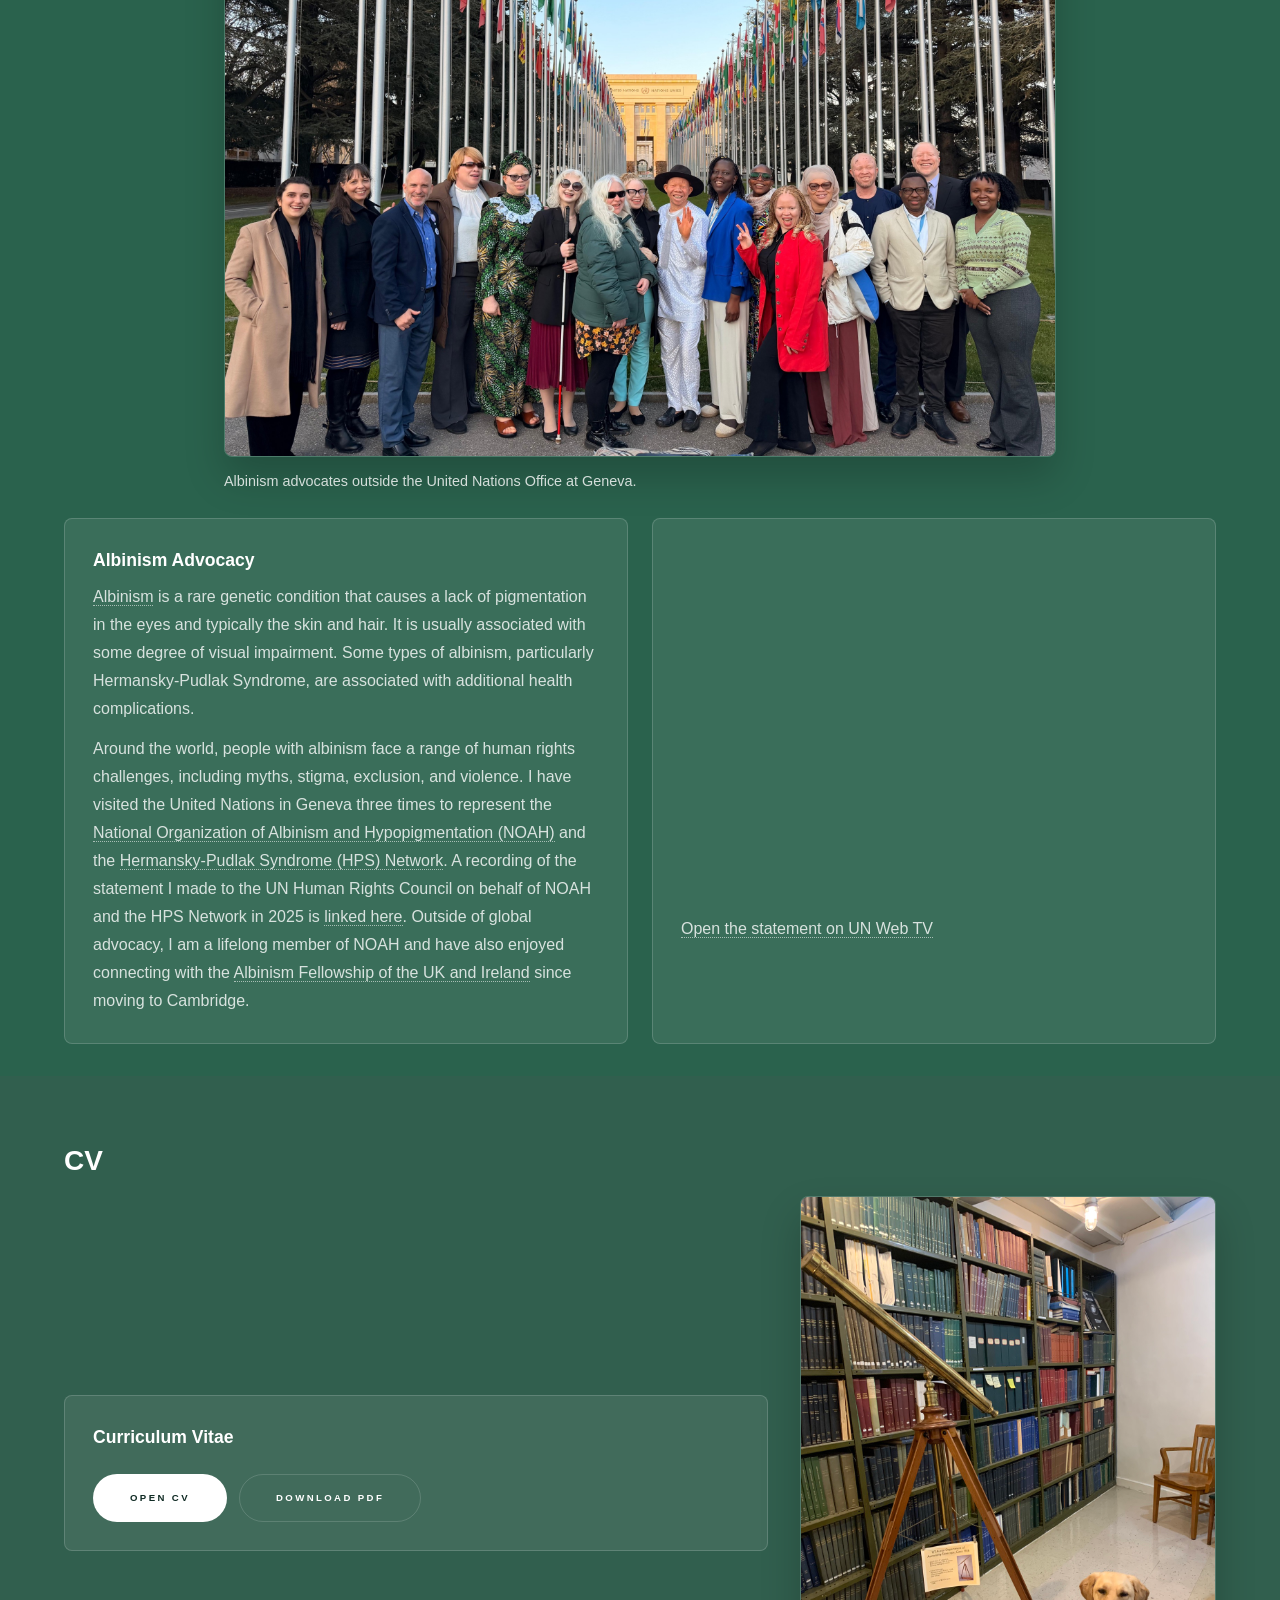
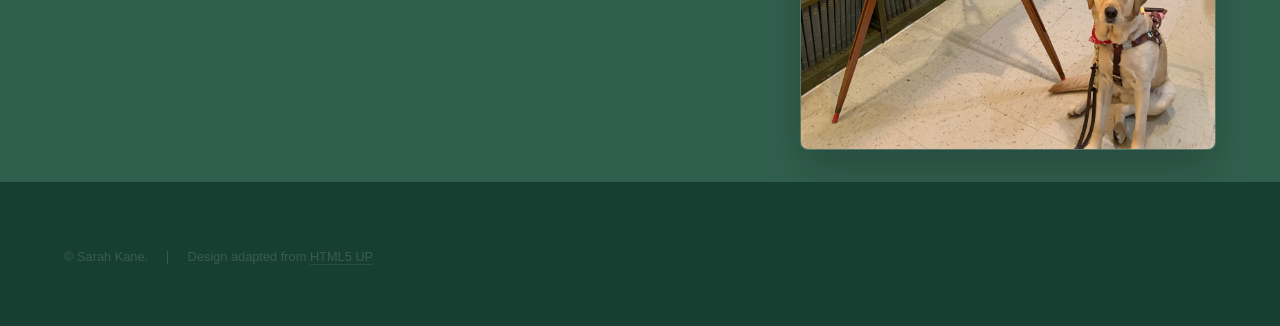
==== commit 9c421d8a: "Refresh website stylesheet cache" ====
--- a/index.html
+++ b/index.html
@@ -66,7 +66,7 @@
 				]
 			}
 		</script>
-		<link rel="stylesheet" href="assets/css/main.css" />
+		<link rel="stylesheet" href="assets/css/main.css?v=20261116" />
 		<noscript><link rel="stylesheet" href="assets/css/noscript.css" /></noscript>
 		<style>
 			.hero-layout {
--- a/assets/css/main.css
+++ b/assets/css/main.css
@@ -98,7 +98,7 @@
 	}
 
 	body {
-		background: #10243e;
+		background: #102b24;
 	}
 
 		body.is-preload *, body.is-preload *:before, body.is-preload *:after {
@@ -197,10 +197,10 @@
 		}
 
 			h1.major:after {
-				background-image: -moz-linear-gradient(to right, #1f4e79, #315f83);
-				background-image: -webkit-linear-gradient(to right, #1f4e79, #315f83);
-				background-image: -ms-linear-gradient(to right, #1f4e79, #315f83);
-				background-image: linear-gradient(to right, #1f4e79, #315f83);
+				background-image: -moz-linear-gradient(to right, #1f5b46, #315f4e);
+				background-image: -webkit-linear-gradient(to right, #1f5b46, #315f4e);
+				background-image: -ms-linear-gradient(to right, #1f5b46, #315f4e);
+				background-image: linear-gradient(to right, #1f5b46, #315f4e);
 				-moz-transition: max-width 0.2s ease;
 				-webkit-transition: max-width 0.2s ease;
 				-ms-transition: max-width 0.2s ease;
@@ -1915,7 +1915,7 @@
 		button.primary,
 		.button.primary {
 			background-color: #ffffff;
-			color: #10243e !important;
+			color: #102b24 !important;
 		}
 
 			input[type="submit"].primary:after,
@@ -2356,7 +2356,7 @@
 
 		select option {
 			color: #ffffff;
-			background: #10243e;
+			background: #102b24;
 		}
 
 		select:focus::-ms-value {
@@ -2444,7 +2444,7 @@
 		input[type="radio"]:checked + label:before {
 			background: #ffffff;
 			border-color: #ffffff;
-			color: #315f83;
+			color: #315f4e;
 			content: '\f00c';
 		}
 
@@ -2525,7 +2525,7 @@
 			display: block;
 			background: #ffffff;
 			border-radius: 100%;
-			color: #10243e;
+			color: #102b24;
 			text-align: center;
 			line-height: 2.5em;
 			margin: 0 0 1.3em 0;
@@ -2536,27 +2536,27 @@
 			}
 
 				.wrapper.style1 .icon.major:before {
-					color: #1f4e79;
+					color: #1f5b46;
 				}
 
 				.wrapper.style1-alt .icon.major:before {
-					color: #14324e;
+					color: #163f31;
 				}
 
 				.wrapper.style2 .icon.major:before {
-					color: #2f6b8a;
+					color: #2a624d;
 				}
 
 				.wrapper.style2-alt .icon.major:before {
-					color: #20495e;
+					color: #1f4939;
 				}
 
 				.wrapper.style3 .icon.major:before {
-					color: #315f83;
+					color: #315f4e;
 				}
 
 				.wrapper.style3-alt .icon.major:before {
-					color: #254762;
+					color: #234438;
 				}
 
 /* Image */
@@ -3022,7 +3022,7 @@
 				-webkit-transition: opacity 1s ease;
 				-ms-transition: opacity 1s ease;
 				transition: opacity 1s ease;
-				background: rgba(49, 36, 80, 0.9);
+				background: rgba(16, 43, 36, 0.9);
 				content: '';
 				display: block;
 				height: 100%;
@@ -3236,31 +3236,31 @@
 			}
 
 		.wrapper.alt {
-			background-color: #0b192b;
+			background-color: #0b201a;
 		}
 
 		.wrapper.style1 {
-			background-color: #1f4e79;
+			background-color: #1f5b46;
 		}
 
 		.wrapper.style1-alt {
-			background-color: #14324e;
+			background-color: #163f31;
 		}
 
 		.wrapper.style2 {
-			background-color: #2f6b8a;
+			background-color: #2a624d;
 		}
 
 		.wrapper.style2-alt {
-			background-color: #20495e;
+			background-color: #1f4939;
 		}
 
 		.wrapper.style3 {
-			background-color: #315f83;
+			background-color: #315f4e;
 		}
 
 		.wrapper.style3-alt {
-			background-color: #254762;
+			background-color: #234438;
 		}
 
 		.wrapper.fullscreen {
@@ -3370,7 +3370,7 @@
 		display: -webkit-flex;
 		display: -ms-flex;
 		display: flex;
-		background-color: #1f4e79;
+		background-color: #1f5b46;
 		cursor: default;
 		padding: 1.75em 2em;
 	}
@@ -3524,7 +3524,7 @@
 
 	#sidebar {
 		padding: 2.5em 2.5em 0.5em 2.5em ;
-		background: #10243e;
+		background: #102b24;
 		cursor: default;
 		height: 100vh;
 		left: 0;
@@ -3761,14 +3761,14 @@
 			}
 
 			#sidebar nav a:before {
-				background: #162f50;
+				background: #173b31;
 			}
 
 			#sidebar nav a:after {
-				background-image: -moz-linear-gradient(to right, #1f4e79, #315f83);
-				background-image: -webkit-linear-gradient(to right, #1f4e79, #315f83);
-				background-image: -ms-linear-gradient(to right, #1f4e79, #315f83);
-				background-image: linear-gradient(to right, #1f4e79, #315f83);
+				background-image: -moz-linear-gradient(to right, #1f5b46, #315f4e);
+				background-image: -webkit-linear-gradient(to right, #1f5b46, #315f4e);
+				background-image: -ms-linear-gradient(to right, #1f5b46, #315f4e);
+				background-image: linear-gradient(to right, #1f5b46, #315f4e);
 				-moz-transition: max-width 0.2s ease;
 				-webkit-transition: max-width 0.2s ease;
 				-ms-transition: max-width 0.2s ease;
@@ -3857,7 +3857,7 @@
 
 						#sidebar nav a:after {
 							background-image: none;
-							background-color: #315f83;
+							background-color: #315f4e;
 						}
 
 		}
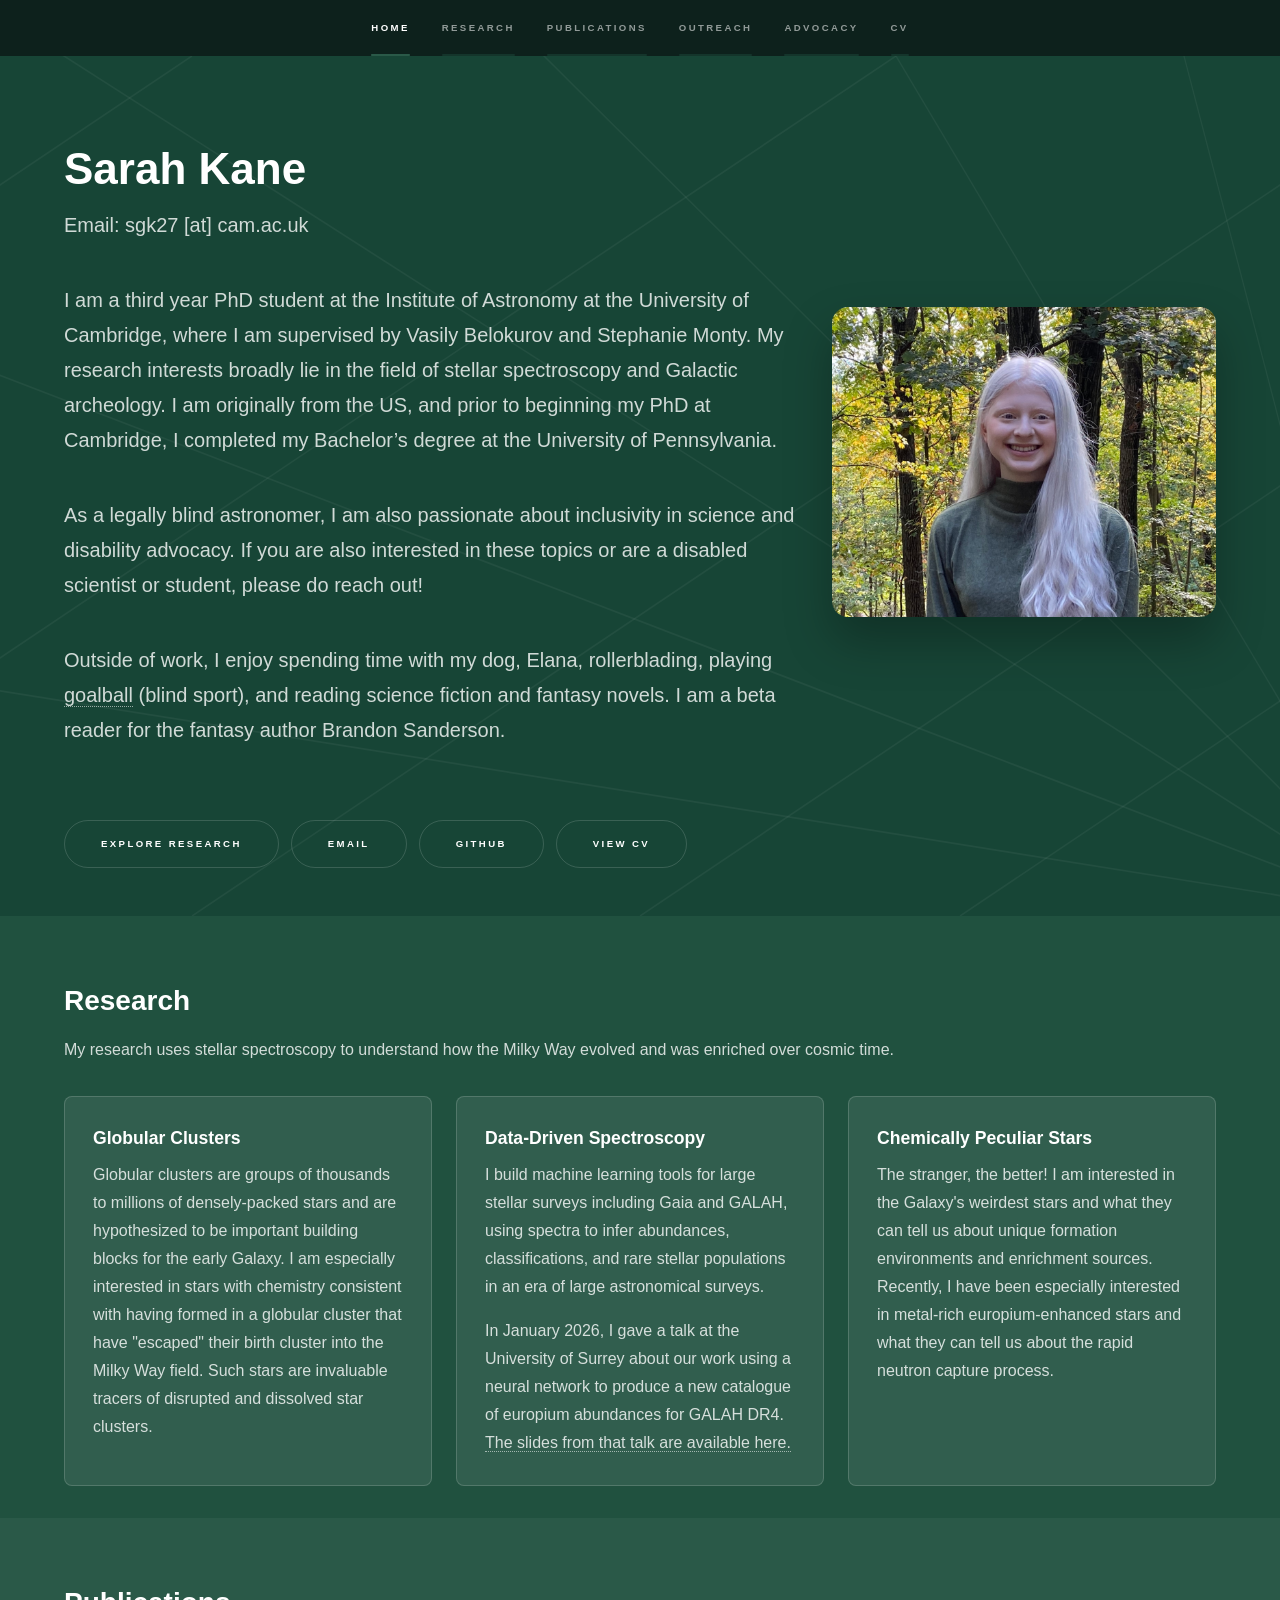
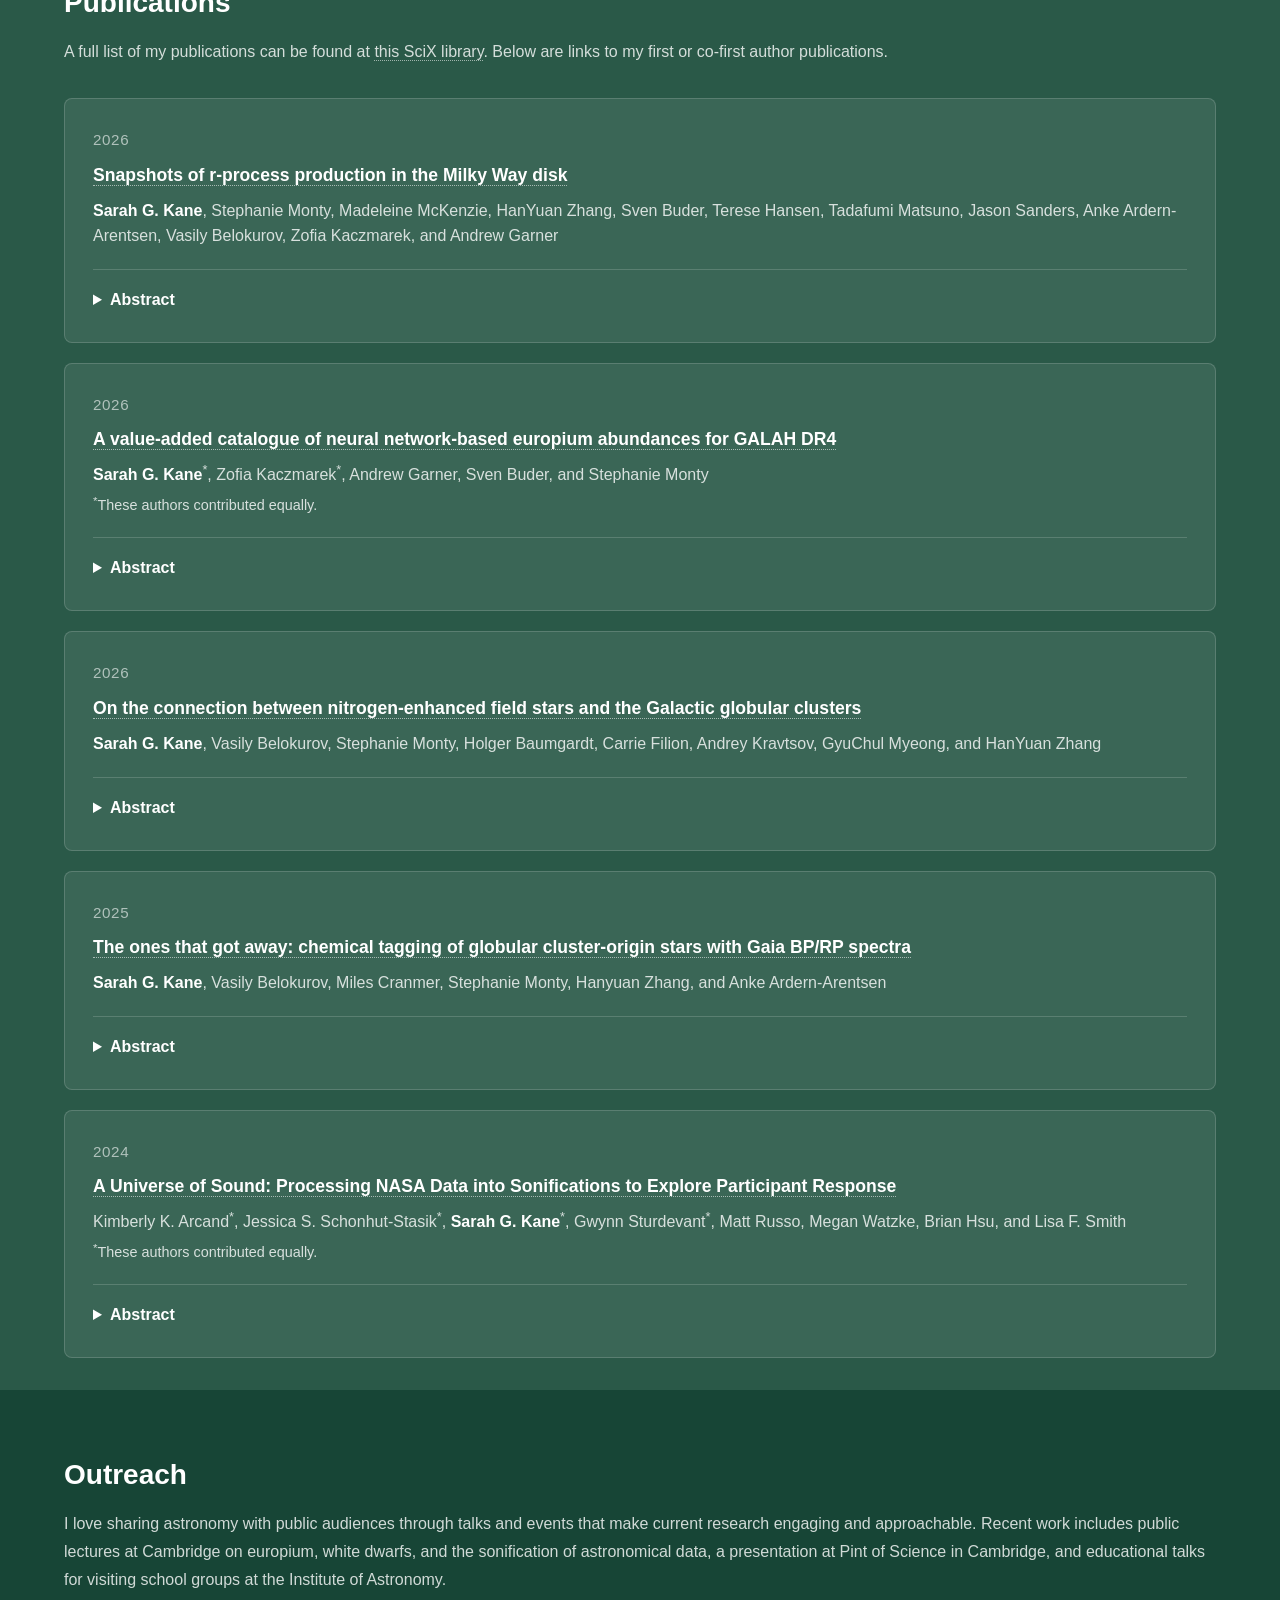
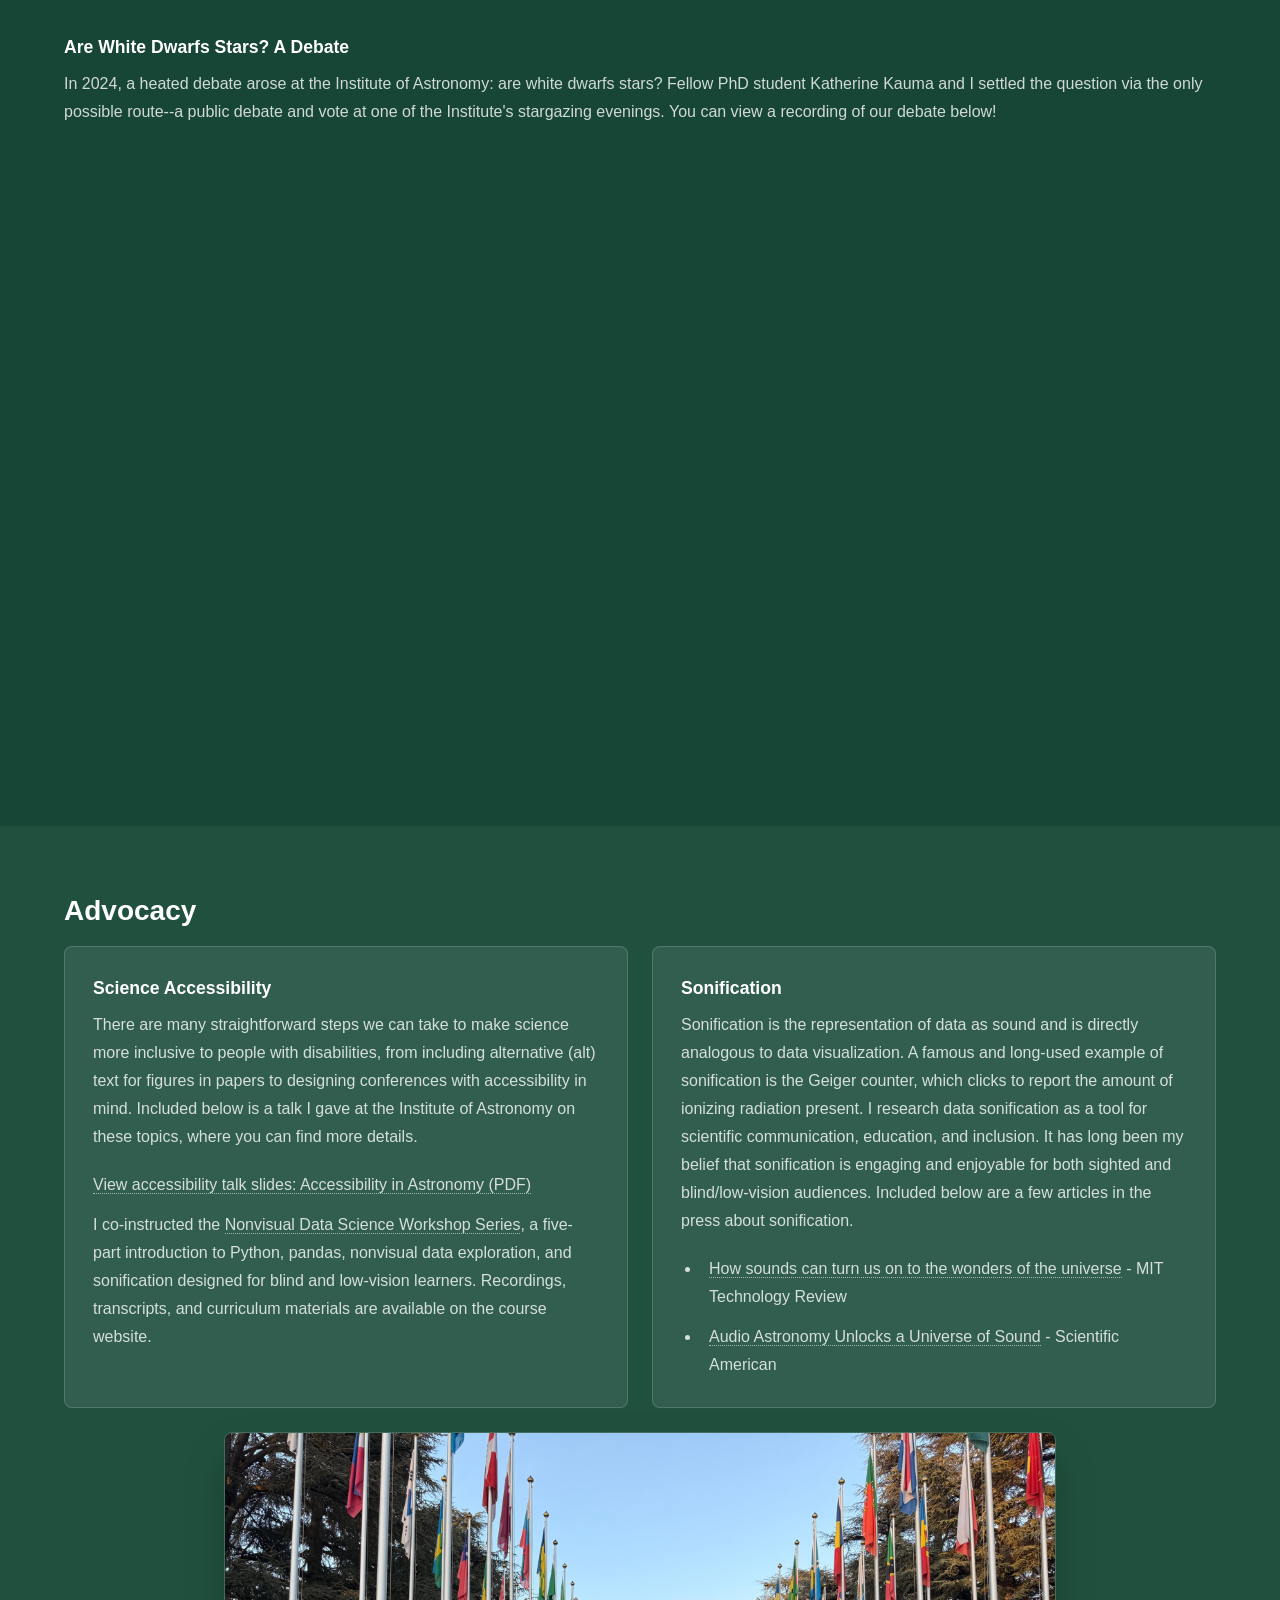
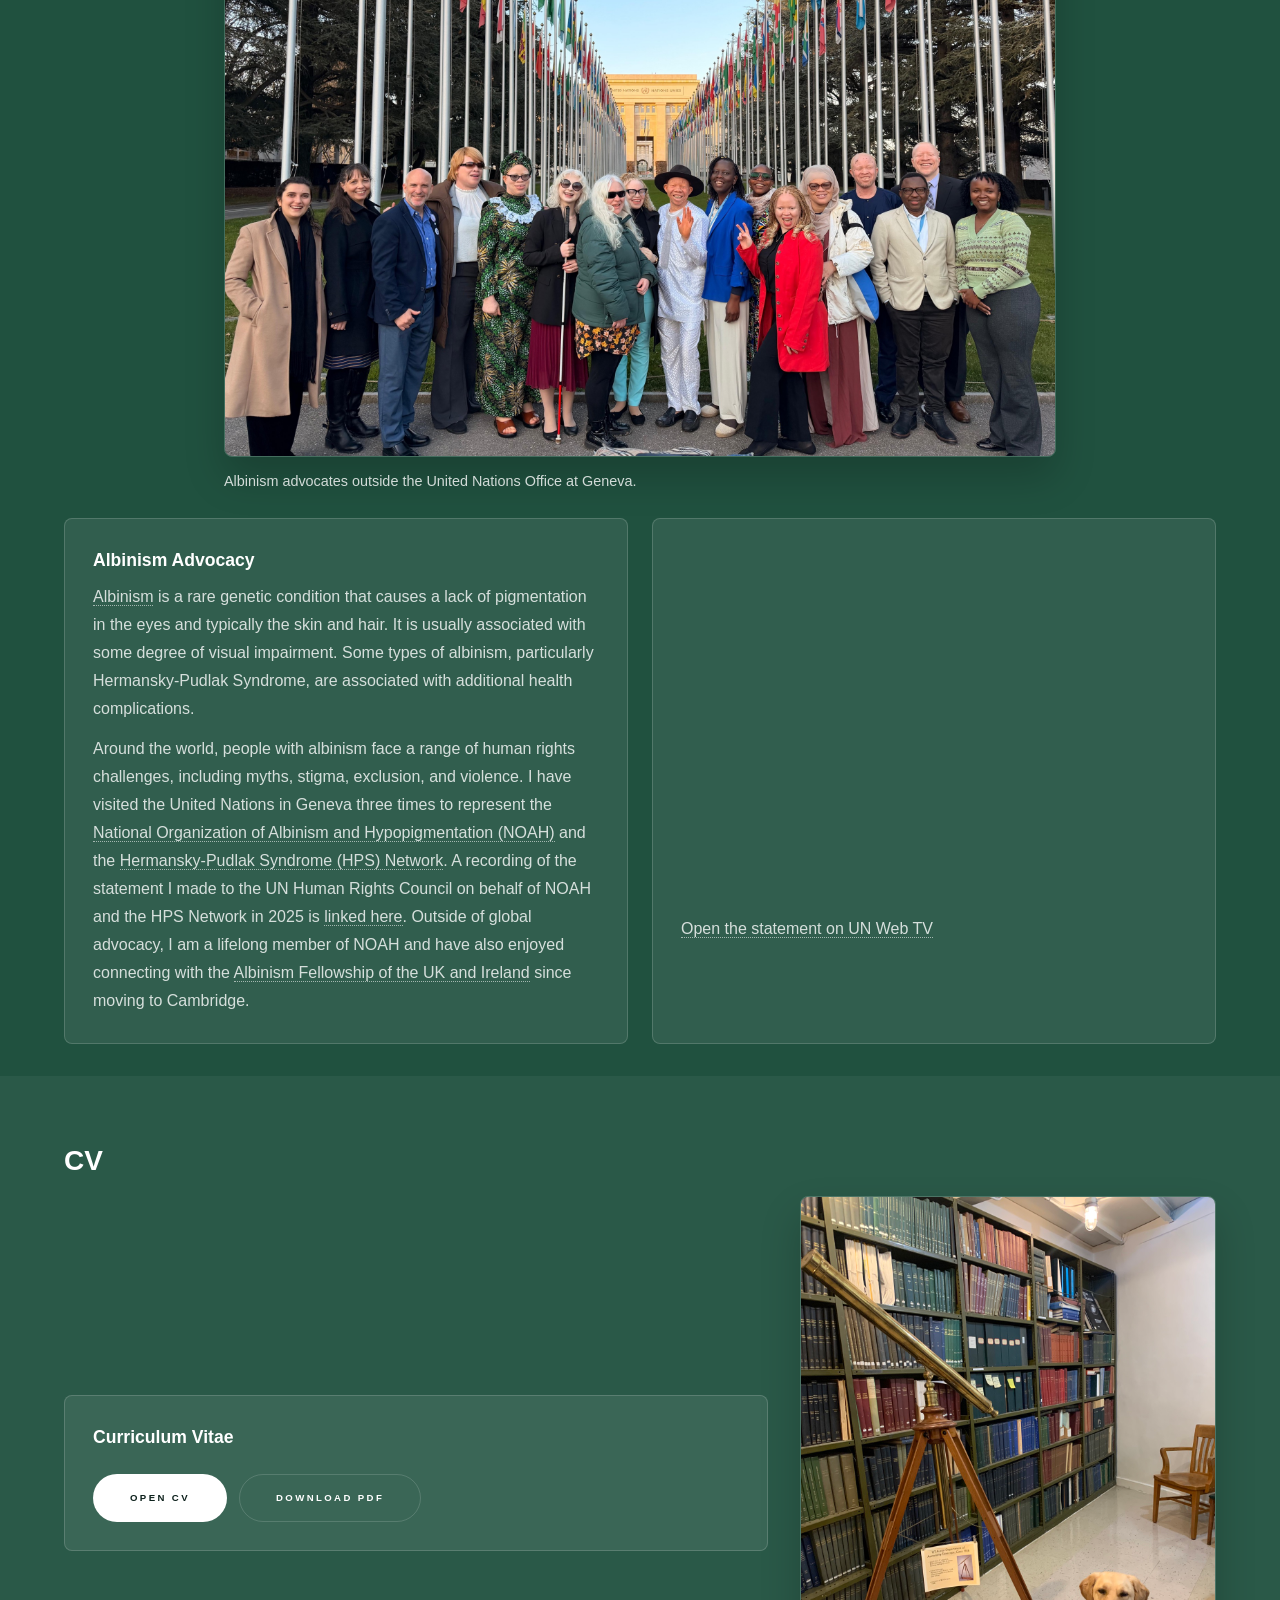
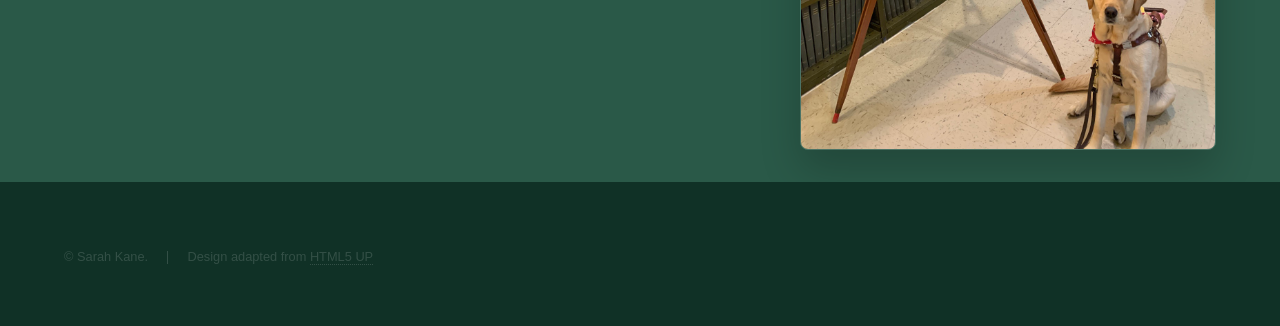
==== commit 53d01fc8: "Deepen green website palette" ====
--- a/index.html
+++ b/index.html
@@ -66,7 +66,7 @@
 				]
 			}
 		</script>
-		<link rel="stylesheet" href="assets/css/main.css?v=20261116" />
+		<link rel="stylesheet" href="assets/css/main.css?v=20261116-2" />
 		<noscript><link rel="stylesheet" href="assets/css/noscript.css" /></noscript>
 		<style>
 			.hero-layout {
--- a/assets/css/main.css
+++ b/assets/css/main.css
@@ -98,7 +98,7 @@
 	}
 
 	body {
-		background: #102b24;
+		background: #0d211c;
 	}
 
 		body.is-preload *, body.is-preload *:before, body.is-preload *:after {
@@ -197,10 +197,10 @@
 		}
 
 			h1.major:after {
-				background-image: -moz-linear-gradient(to right, #1f5b46, #315f4e);
-				background-image: -webkit-linear-gradient(to right, #1f5b46, #315f4e);
-				background-image: -ms-linear-gradient(to right, #1f5b46, #315f4e);
-				background-image: linear-gradient(to right, #1f5b46, #315f4e);
+				background-image: -moz-linear-gradient(to right, #174536, #2a5948);
+				background-image: -webkit-linear-gradient(to right, #174536, #2a5948);
+				background-image: -ms-linear-gradient(to right, #174536, #2a5948);
+				background-image: linear-gradient(to right, #174536, #2a5948);
 				-moz-transition: max-width 0.2s ease;
 				-webkit-transition: max-width 0.2s ease;
 				-ms-transition: max-width 0.2s ease;
@@ -1915,7 +1915,7 @@
 		button.primary,
 		.button.primary {
 			background-color: #ffffff;
-			color: #102b24 !important;
+			color: #0d211c !important;
 		}
 
 			input[type="submit"].primary:after,
@@ -2356,7 +2356,7 @@
 
 		select option {
 			color: #ffffff;
-			background: #102b24;
+			background: #0d211c;
 		}
 
 		select:focus::-ms-value {
@@ -2444,7 +2444,7 @@
 		input[type="radio"]:checked + label:before {
 			background: #ffffff;
 			border-color: #ffffff;
-			color: #315f4e;
+			color: #2a5948;
 			content: '\f00c';
 		}
 
@@ -2525,7 +2525,7 @@
 			display: block;
 			background: #ffffff;
 			border-radius: 100%;
-			color: #102b24;
+			color: #0d211c;
 			text-align: center;
 			line-height: 2.5em;
 			margin: 0 0 1.3em 0;
@@ -2536,27 +2536,27 @@
 			}
 
 				.wrapper.style1 .icon.major:before {
-					color: #1f5b46;
+					color: #174536;
 				}
 
 				.wrapper.style1-alt .icon.major:before {
-					color: #163f31;
+					color: #103126;
 				}
 
 				.wrapper.style2 .icon.major:before {
-					color: #2a624d;
+					color: #20513f;
 				}
 
 				.wrapper.style2-alt .icon.major:before {
-					color: #1f4939;
+					color: #173a2e;
 				}
 
 				.wrapper.style3 .icon.major:before {
-					color: #315f4e;
+					color: #2a5948;
 				}
 
 				.wrapper.style3-alt .icon.major:before {
-					color: #234438;
+					color: #1e4034;
 				}
 
 /* Image */
@@ -3022,7 +3022,7 @@
 				-webkit-transition: opacity 1s ease;
 				-ms-transition: opacity 1s ease;
 				transition: opacity 1s ease;
-				background: rgba(16, 43, 36, 0.9);
+				background: rgba(13, 33, 28, 0.9);
 				content: '';
 				display: block;
 				height: 100%;
@@ -3236,31 +3236,31 @@
 			}
 
 		.wrapper.alt {
-			background-color: #0b201a;
+			background-color: #091713;
 		}
 
 		.wrapper.style1 {
-			background-color: #1f5b46;
+			background-color: #174536;
 		}
 
 		.wrapper.style1-alt {
-			background-color: #163f31;
+			background-color: #103126;
 		}
 
 		.wrapper.style2 {
-			background-color: #2a624d;
+			background-color: #20513f;
 		}
 
 		.wrapper.style2-alt {
-			background-color: #1f4939;
+			background-color: #173a2e;
 		}
 
 		.wrapper.style3 {
-			background-color: #315f4e;
+			background-color: #2a5948;
 		}
 
 		.wrapper.style3-alt {
-			background-color: #234438;
+			background-color: #1e4034;
 		}
 
 		.wrapper.fullscreen {
@@ -3370,7 +3370,7 @@
 		display: -webkit-flex;
 		display: -ms-flex;
 		display: flex;
-		background-color: #1f5b46;
+		background-color: #174536;
 		cursor: default;
 		padding: 1.75em 2em;
 	}
@@ -3524,7 +3524,7 @@
 
 	#sidebar {
 		padding: 2.5em 2.5em 0.5em 2.5em ;
-		background: #102b24;
+		background: #0d211c;
 		cursor: default;
 		height: 100vh;
 		left: 0;
@@ -3761,14 +3761,14 @@
 			}
 
 			#sidebar nav a:before {
-				background: #173b31;
+				background: #14352b;
 			}
 
 			#sidebar nav a:after {
-				background-image: -moz-linear-gradient(to right, #1f5b46, #315f4e);
-				background-image: -webkit-linear-gradient(to right, #1f5b46, #315f4e);
-				background-image: -ms-linear-gradient(to right, #1f5b46, #315f4e);
-				background-image: linear-gradient(to right, #1f5b46, #315f4e);
+				background-image: -moz-linear-gradient(to right, #174536, #2a5948);
+				background-image: -webkit-linear-gradient(to right, #174536, #2a5948);
+				background-image: -ms-linear-gradient(to right, #174536, #2a5948);
+				background-image: linear-gradient(to right, #174536, #2a5948);
 				-moz-transition: max-width 0.2s ease;
 				-webkit-transition: max-width 0.2s ease;
 				-ms-transition: max-width 0.2s ease;
@@ -3857,7 +3857,7 @@
 
 						#sidebar nav a:after {
 							background-image: none;
-							background-color: #315f4e;
+							background-color: #2a5948;
 						}
 
 		}
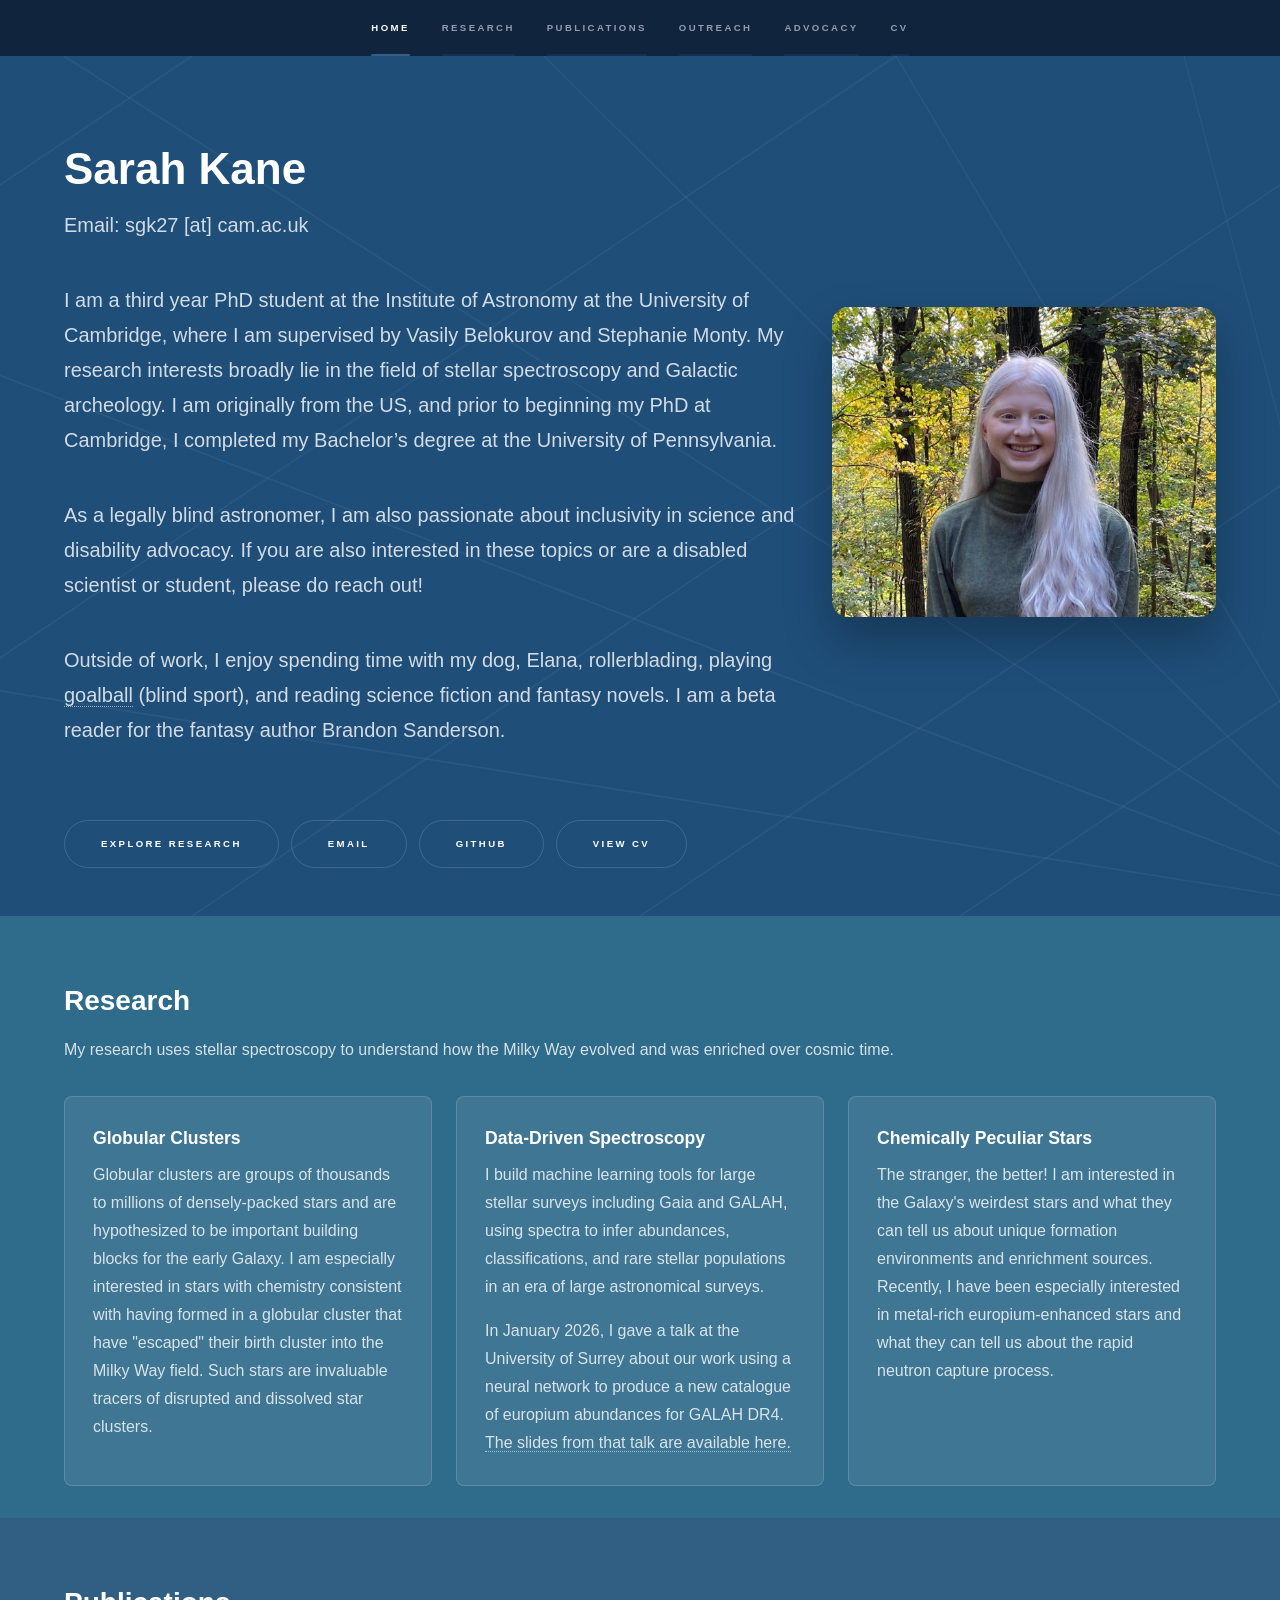
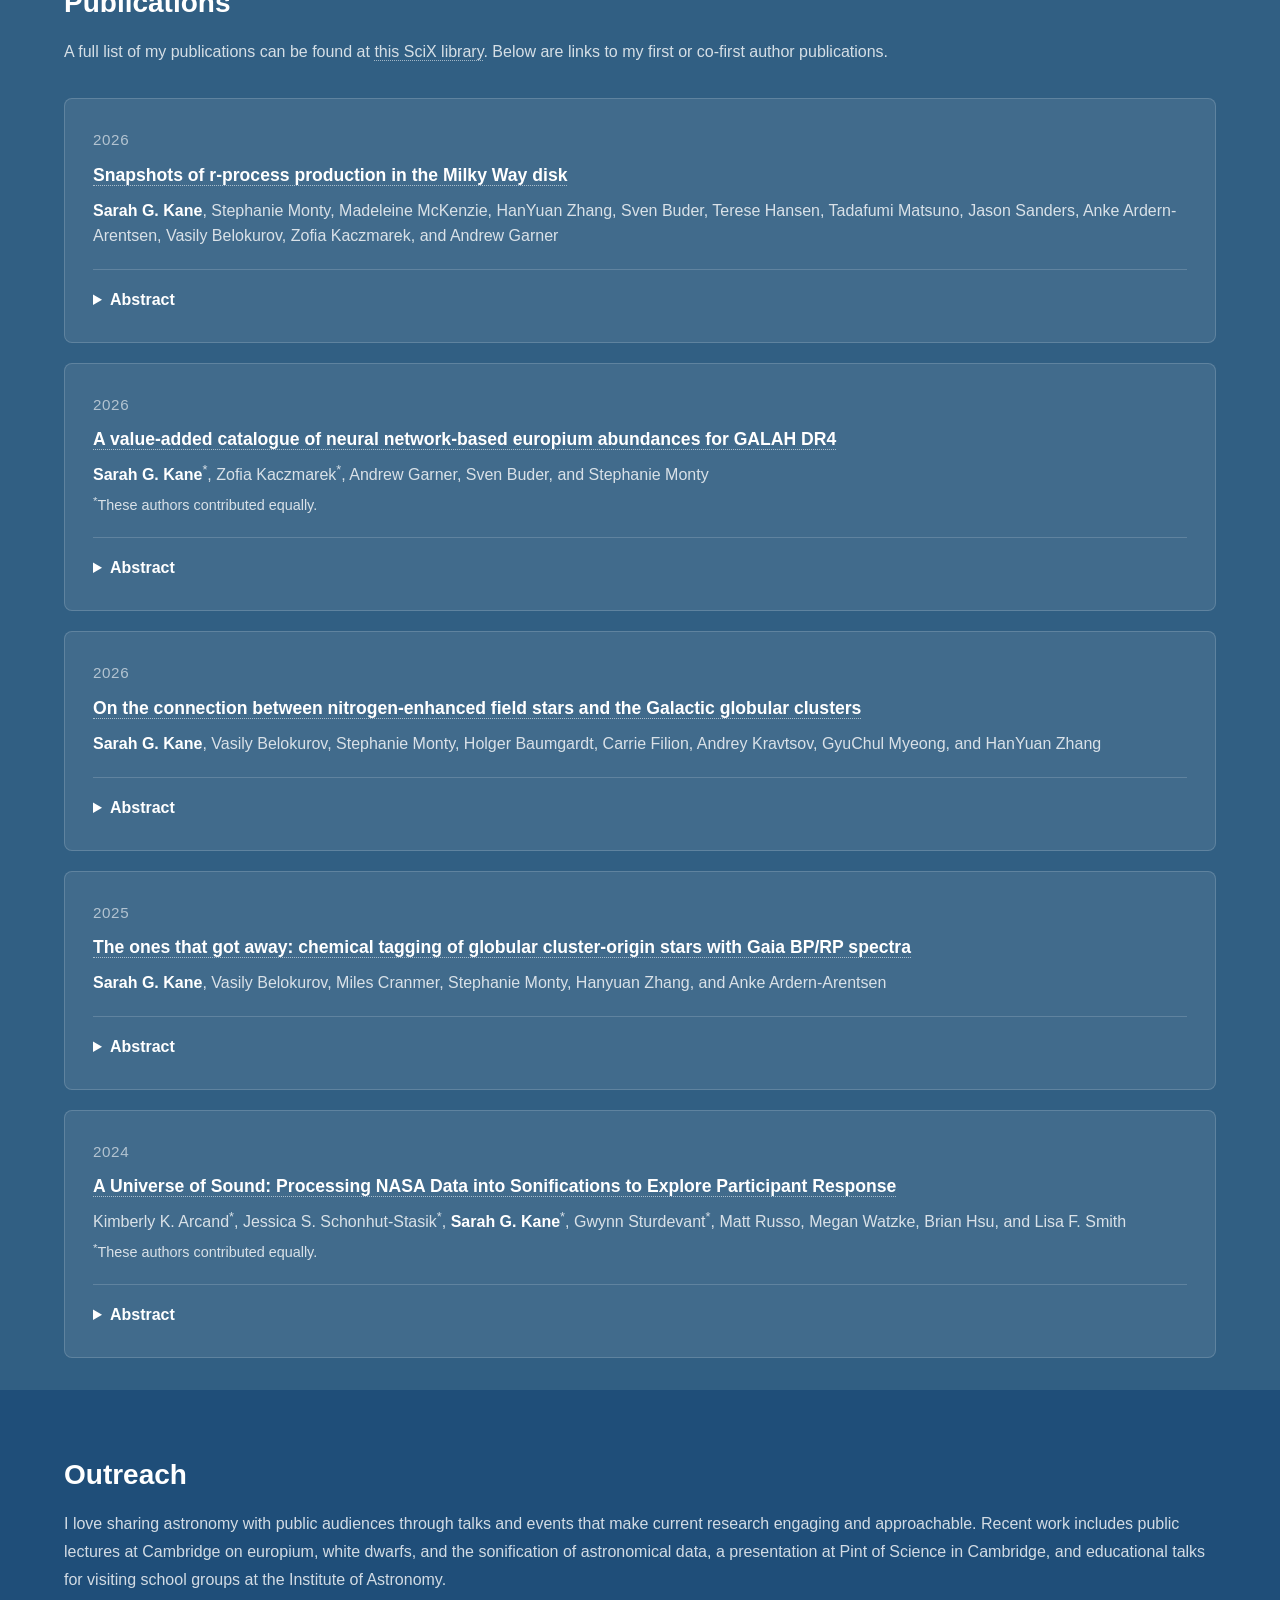
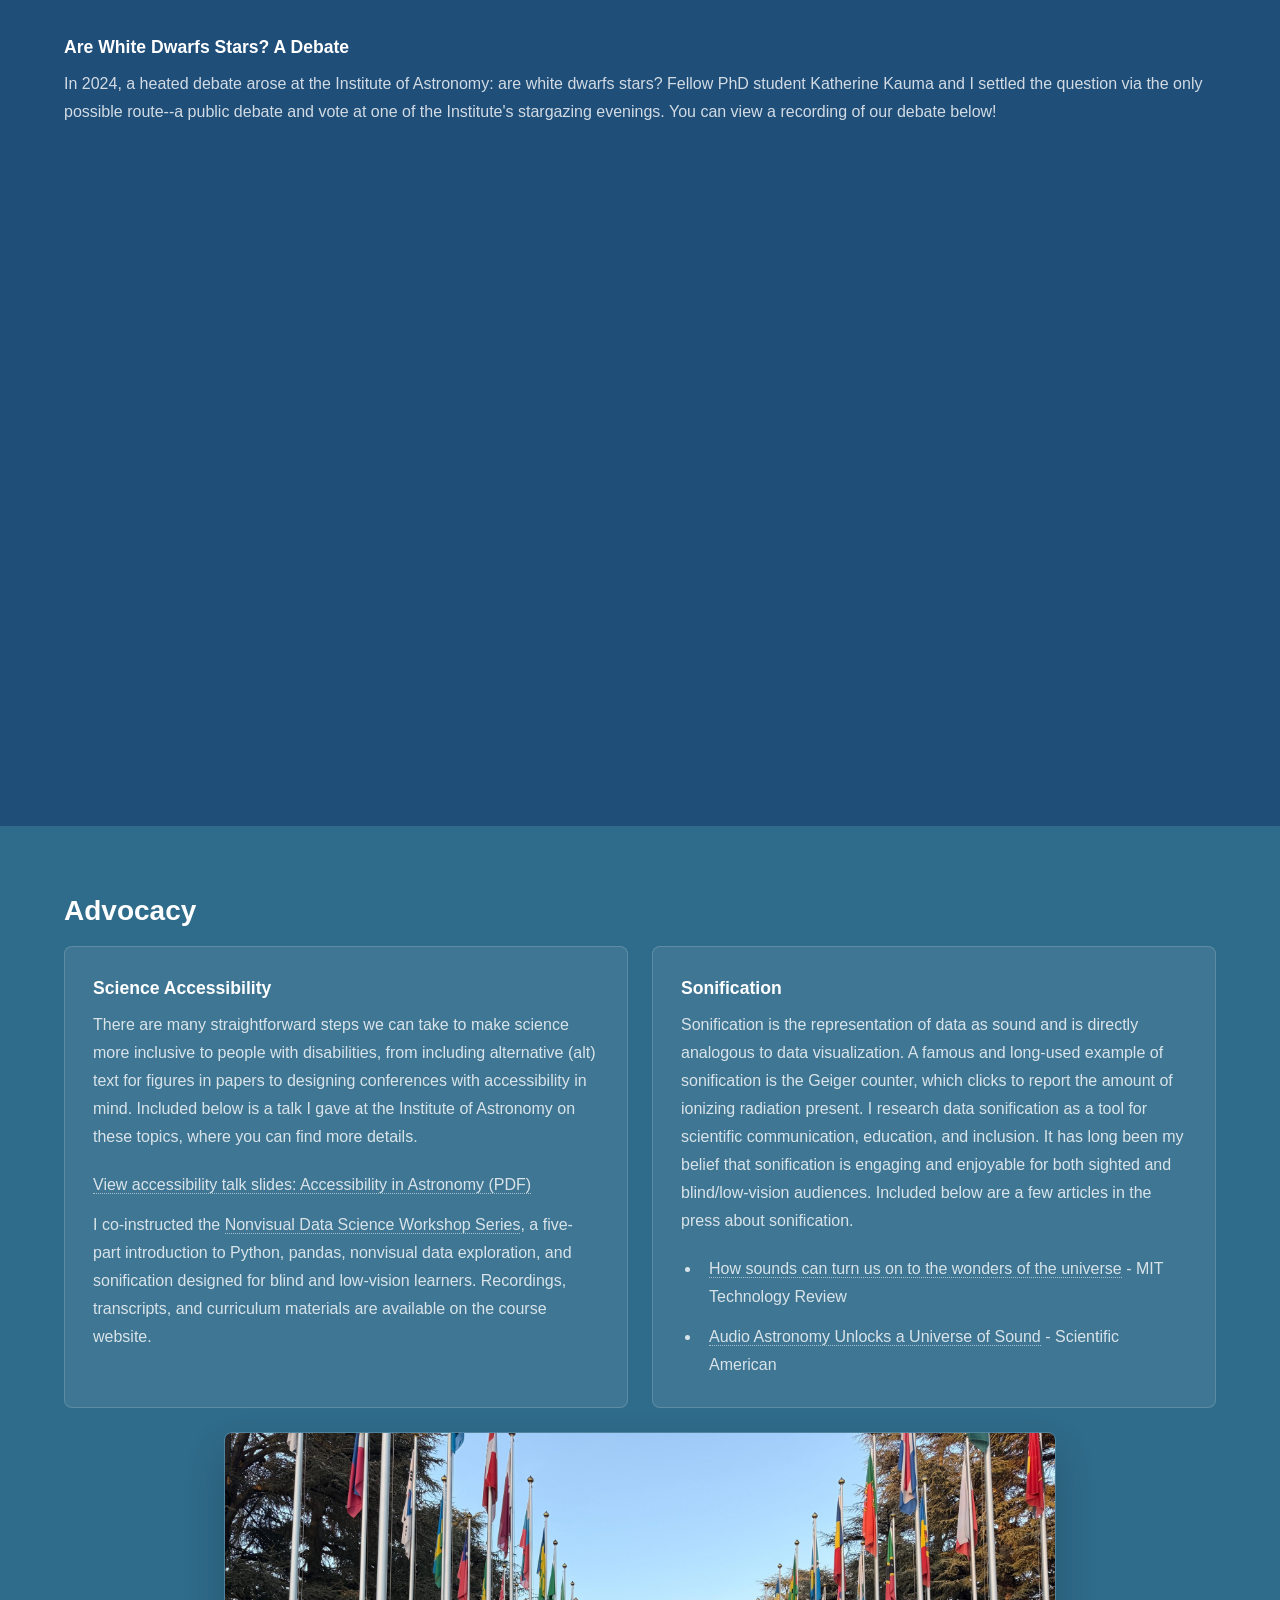
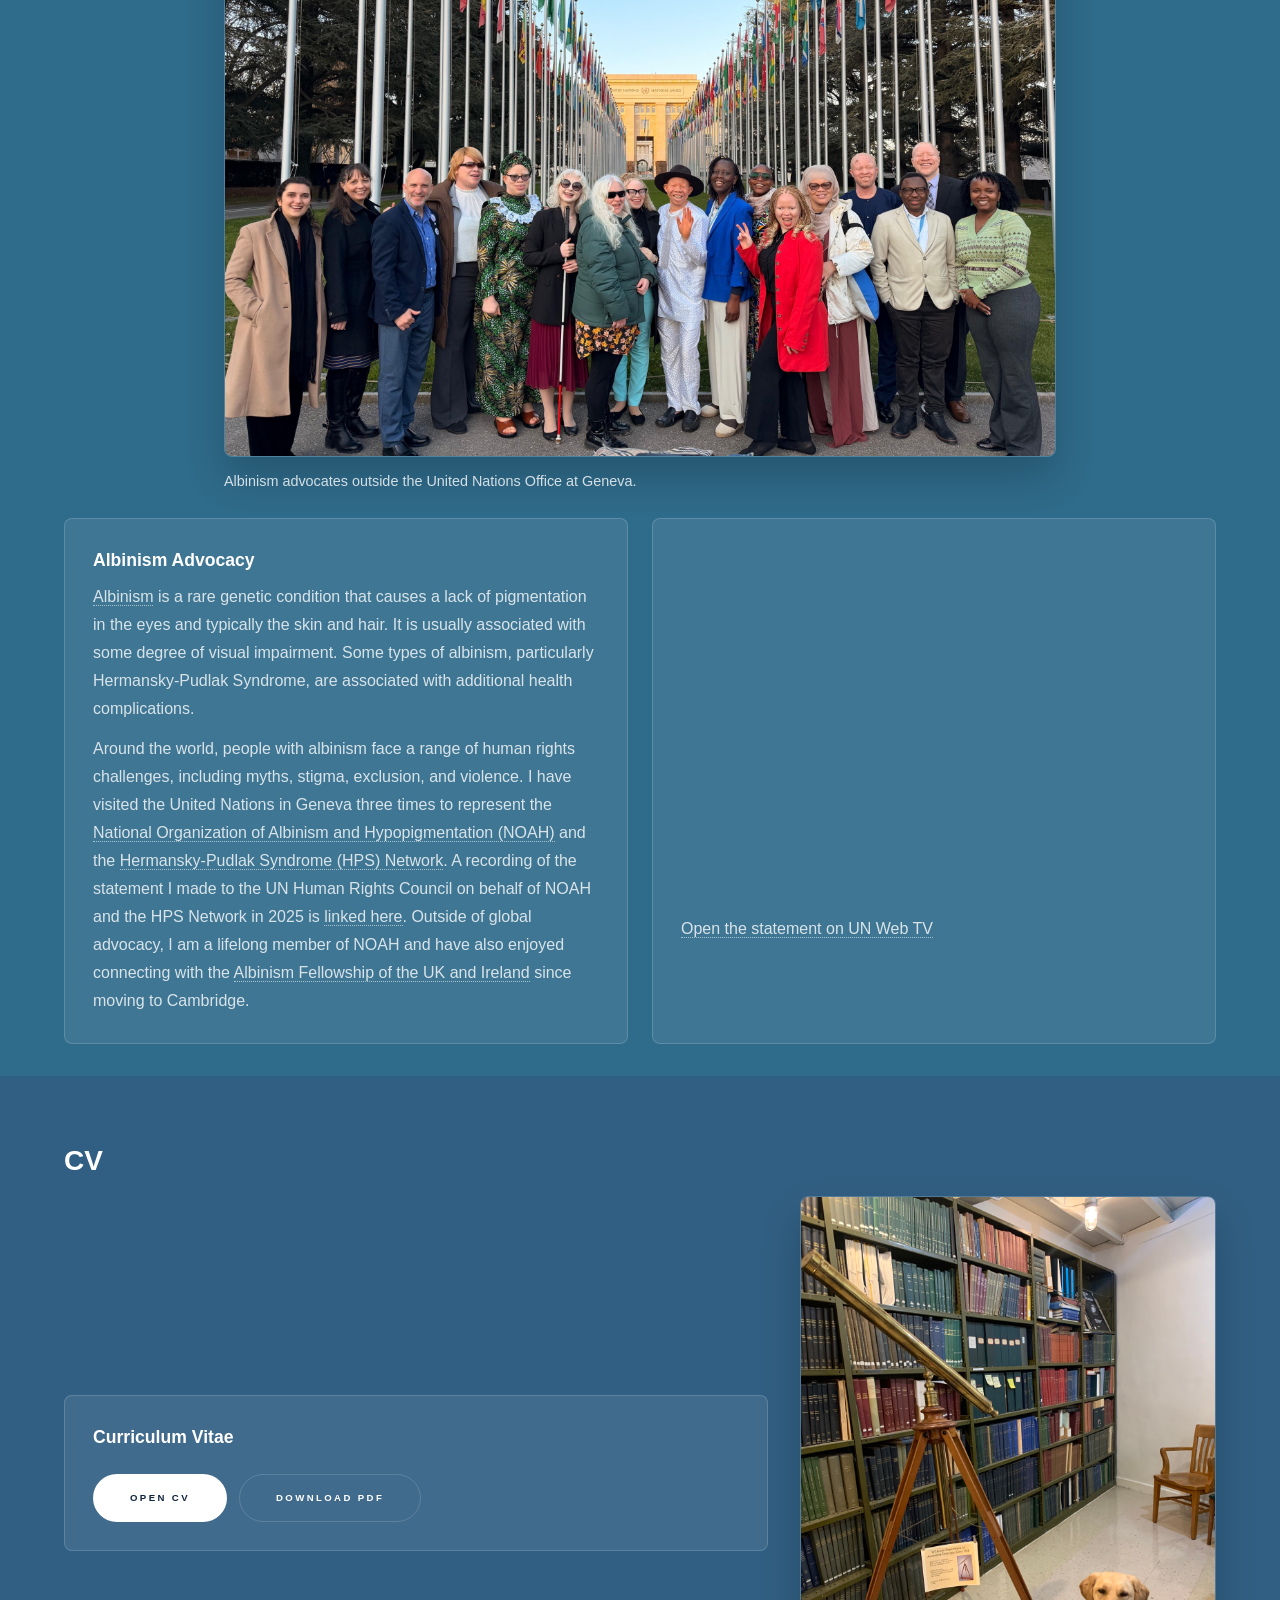
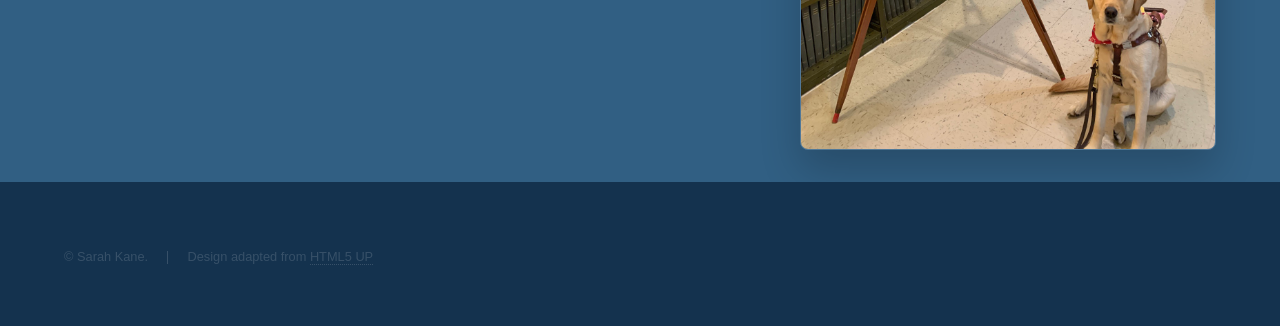
==== commit c532a427: "Restore original blue palette" ====
--- a/index.html
+++ b/index.html
@@ -66,7 +66,7 @@
 				]
 			}
 		</script>
-		<link rel="stylesheet" href="assets/css/main.css?v=20261116-2" />
+		<link rel="stylesheet" href="assets/css/main.css?v=20261117" />
 		<noscript><link rel="stylesheet" href="assets/css/noscript.css" /></noscript>
 		<style>
 			.hero-layout {
--- a/assets/css/main.css
+++ b/assets/css/main.css
@@ -98,7 +98,7 @@
 	}
 
 	body {
-		background: #0d211c;
+		background: #10243e;
 	}
 
 		body.is-preload *, body.is-preload *:before, body.is-preload *:after {
@@ -197,10 +197,10 @@
 		}
 
 			h1.major:after {
-				background-image: -moz-linear-gradient(to right, #174536, #2a5948);
-				background-image: -webkit-linear-gradient(to right, #174536, #2a5948);
-				background-image: -ms-linear-gradient(to right, #174536, #2a5948);
-				background-image: linear-gradient(to right, #174536, #2a5948);
+				background-image: -moz-linear-gradient(to right, #1f4e79, #315f83);
+				background-image: -webkit-linear-gradient(to right, #1f4e79, #315f83);
+				background-image: -ms-linear-gradient(to right, #1f4e79, #315f83);
+				background-image: linear-gradient(to right, #1f4e79, #315f83);
 				-moz-transition: max-width 0.2s ease;
 				-webkit-transition: max-width 0.2s ease;
 				-ms-transition: max-width 0.2s ease;
@@ -1915,7 +1915,7 @@
 		button.primary,
 		.button.primary {
 			background-color: #ffffff;
-			color: #0d211c !important;
+			color: #10243e !important;
 		}
 
 			input[type="submit"].primary:after,
@@ -2356,7 +2356,7 @@
 
 		select option {
 			color: #ffffff;
-			background: #0d211c;
+			background: #10243e;
 		}
 
 		select:focus::-ms-value {
@@ -2444,7 +2444,7 @@
 		input[type="radio"]:checked + label:before {
 			background: #ffffff;
 			border-color: #ffffff;
-			color: #2a5948;
+			color: #315f83;
 			content: '\f00c';
 		}
 
@@ -2525,7 +2525,7 @@
 			display: block;
 			background: #ffffff;
 			border-radius: 100%;
-			color: #0d211c;
+			color: #10243e;
 			text-align: center;
 			line-height: 2.5em;
 			margin: 0 0 1.3em 0;
@@ -2536,27 +2536,27 @@
 			}
 
 				.wrapper.style1 .icon.major:before {
-					color: #174536;
+					color: #1f4e79;
 				}
 
 				.wrapper.style1-alt .icon.major:before {
-					color: #103126;
+					color: #14324e;
 				}
 
 				.wrapper.style2 .icon.major:before {
-					color: #20513f;
+					color: #2f6b8a;
 				}
 
 				.wrapper.style2-alt .icon.major:before {
-					color: #173a2e;
+					color: #20495e;
 				}
 
 				.wrapper.style3 .icon.major:before {
-					color: #2a5948;
+					color: #315f83;
 				}
 
 				.wrapper.style3-alt .icon.major:before {
-					color: #1e4034;
+					color: #254762;
 				}
 
 /* Image */
@@ -3022,7 +3022,7 @@
 				-webkit-transition: opacity 1s ease;
 				-ms-transition: opacity 1s ease;
 				transition: opacity 1s ease;
-				background: rgba(13, 33, 28, 0.9);
+				background: rgba(49, 36, 80, 0.9);
 				content: '';
 				display: block;
 				height: 100%;
@@ -3236,31 +3236,31 @@
 			}
 
 		.wrapper.alt {
-			background-color: #091713;
+			background-color: #0b192b;
 		}
 
 		.wrapper.style1 {
-			background-color: #174536;
+			background-color: #1f4e79;
 		}
 
 		.wrapper.style1-alt {
-			background-color: #103126;
+			background-color: #14324e;
 		}
 
 		.wrapper.style2 {
-			background-color: #20513f;
+			background-color: #2f6b8a;
 		}
 
 		.wrapper.style2-alt {
-			background-color: #173a2e;
+			background-color: #20495e;
 		}
 
 		.wrapper.style3 {
-			background-color: #2a5948;
+			background-color: #315f83;
 		}
 
 		.wrapper.style3-alt {
-			background-color: #1e4034;
+			background-color: #254762;
 		}
 
 		.wrapper.fullscreen {
@@ -3370,7 +3370,7 @@
 		display: -webkit-flex;
 		display: -ms-flex;
 		display: flex;
-		background-color: #174536;
+		background-color: #1f4e79;
 		cursor: default;
 		padding: 1.75em 2em;
 	}
@@ -3524,7 +3524,7 @@
 
 	#sidebar {
 		padding: 2.5em 2.5em 0.5em 2.5em ;
-		background: #0d211c;
+		background: #10243e;
 		cursor: default;
 		height: 100vh;
 		left: 0;
@@ -3761,14 +3761,14 @@
 			}
 
 			#sidebar nav a:before {
-				background: #14352b;
+				background: #162f50;
 			}
 
 			#sidebar nav a:after {
-				background-image: -moz-linear-gradient(to right, #174536, #2a5948);
-				background-image: -webkit-linear-gradient(to right, #174536, #2a5948);
-				background-image: -ms-linear-gradient(to right, #174536, #2a5948);
-				background-image: linear-gradient(to right, #174536, #2a5948);
+				background-image: -moz-linear-gradient(to right, #1f4e79, #315f83);
+				background-image: -webkit-linear-gradient(to right, #1f4e79, #315f83);
+				background-image: -ms-linear-gradient(to right, #1f4e79, #315f83);
+				background-image: linear-gradient(to right, #1f4e79, #315f83);
 				-moz-transition: max-width 0.2s ease;
 				-webkit-transition: max-width 0.2s ease;
 				-ms-transition: max-width 0.2s ease;
@@ -3857,7 +3857,7 @@
 
 						#sidebar nav a:after {
 							background-image: none;
-							background-color: #2a5948;
+							background-color: #315f83;
 						}
 
 		}
